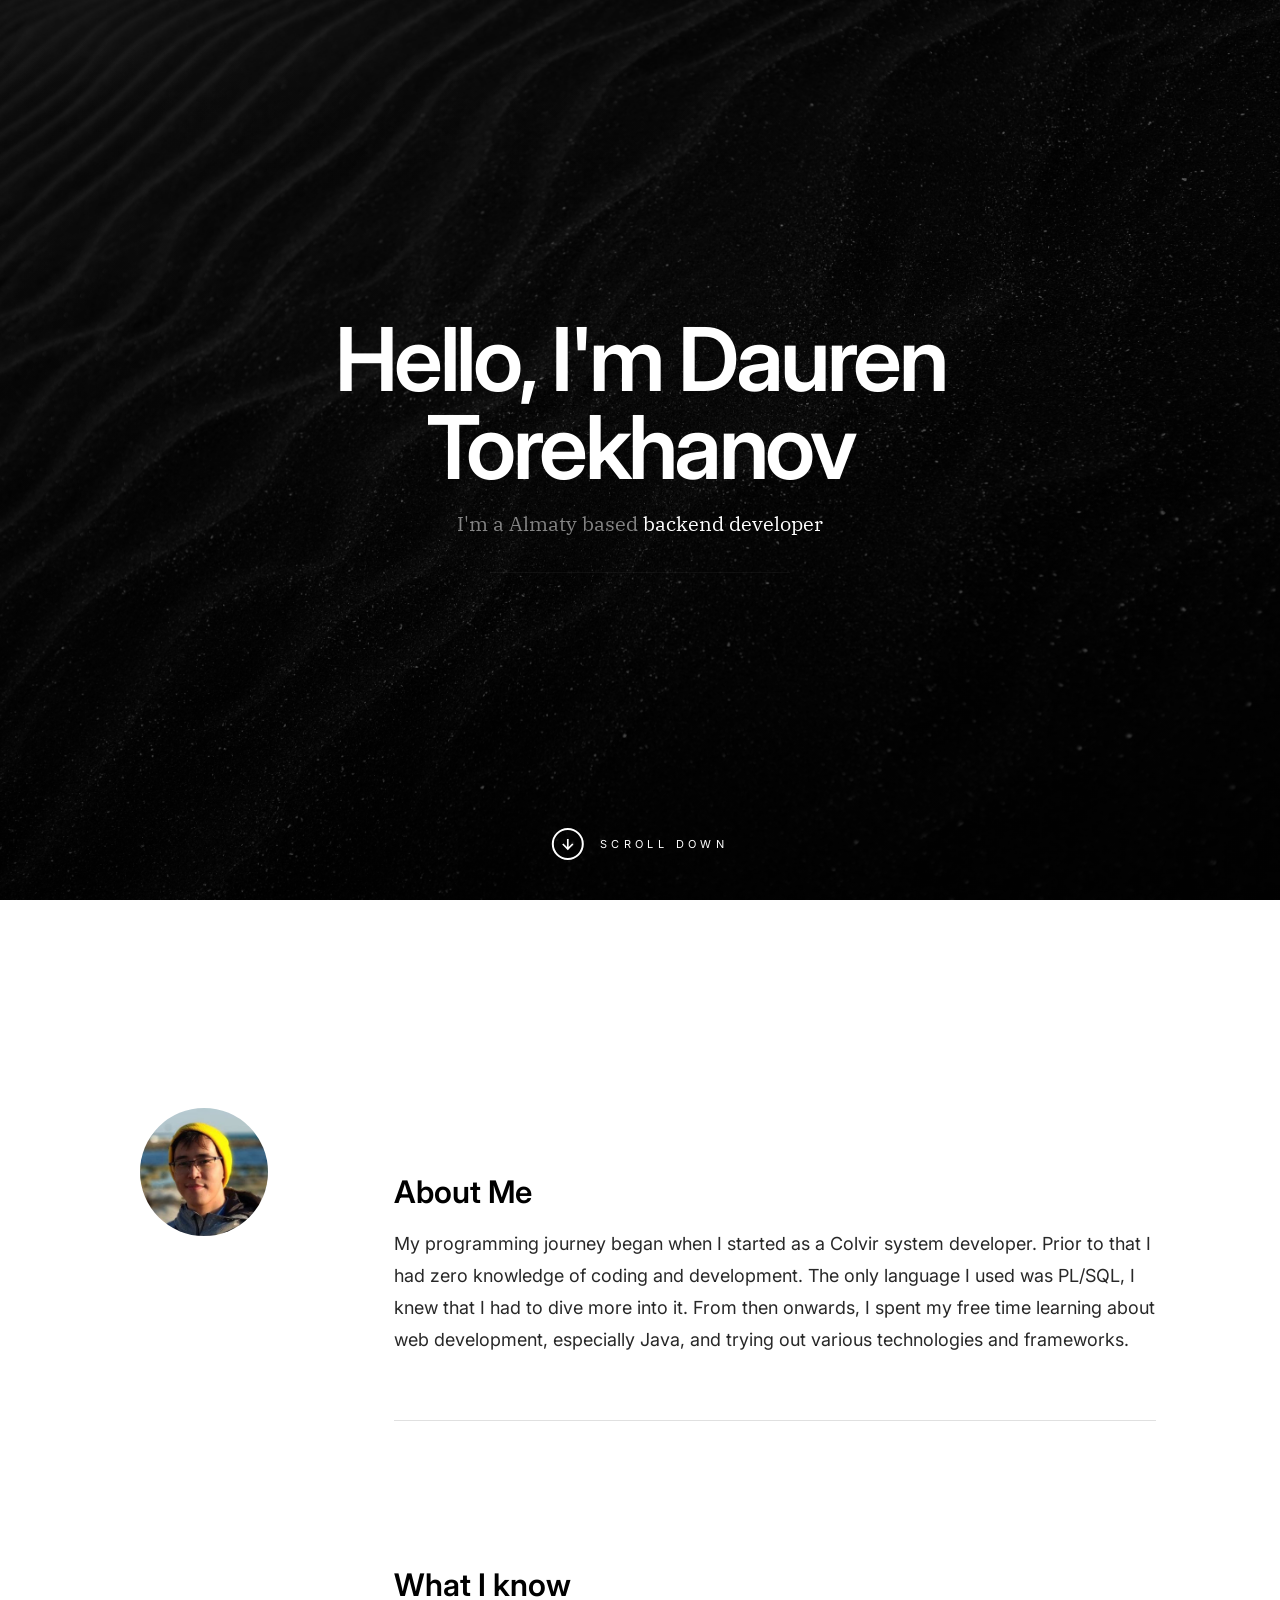
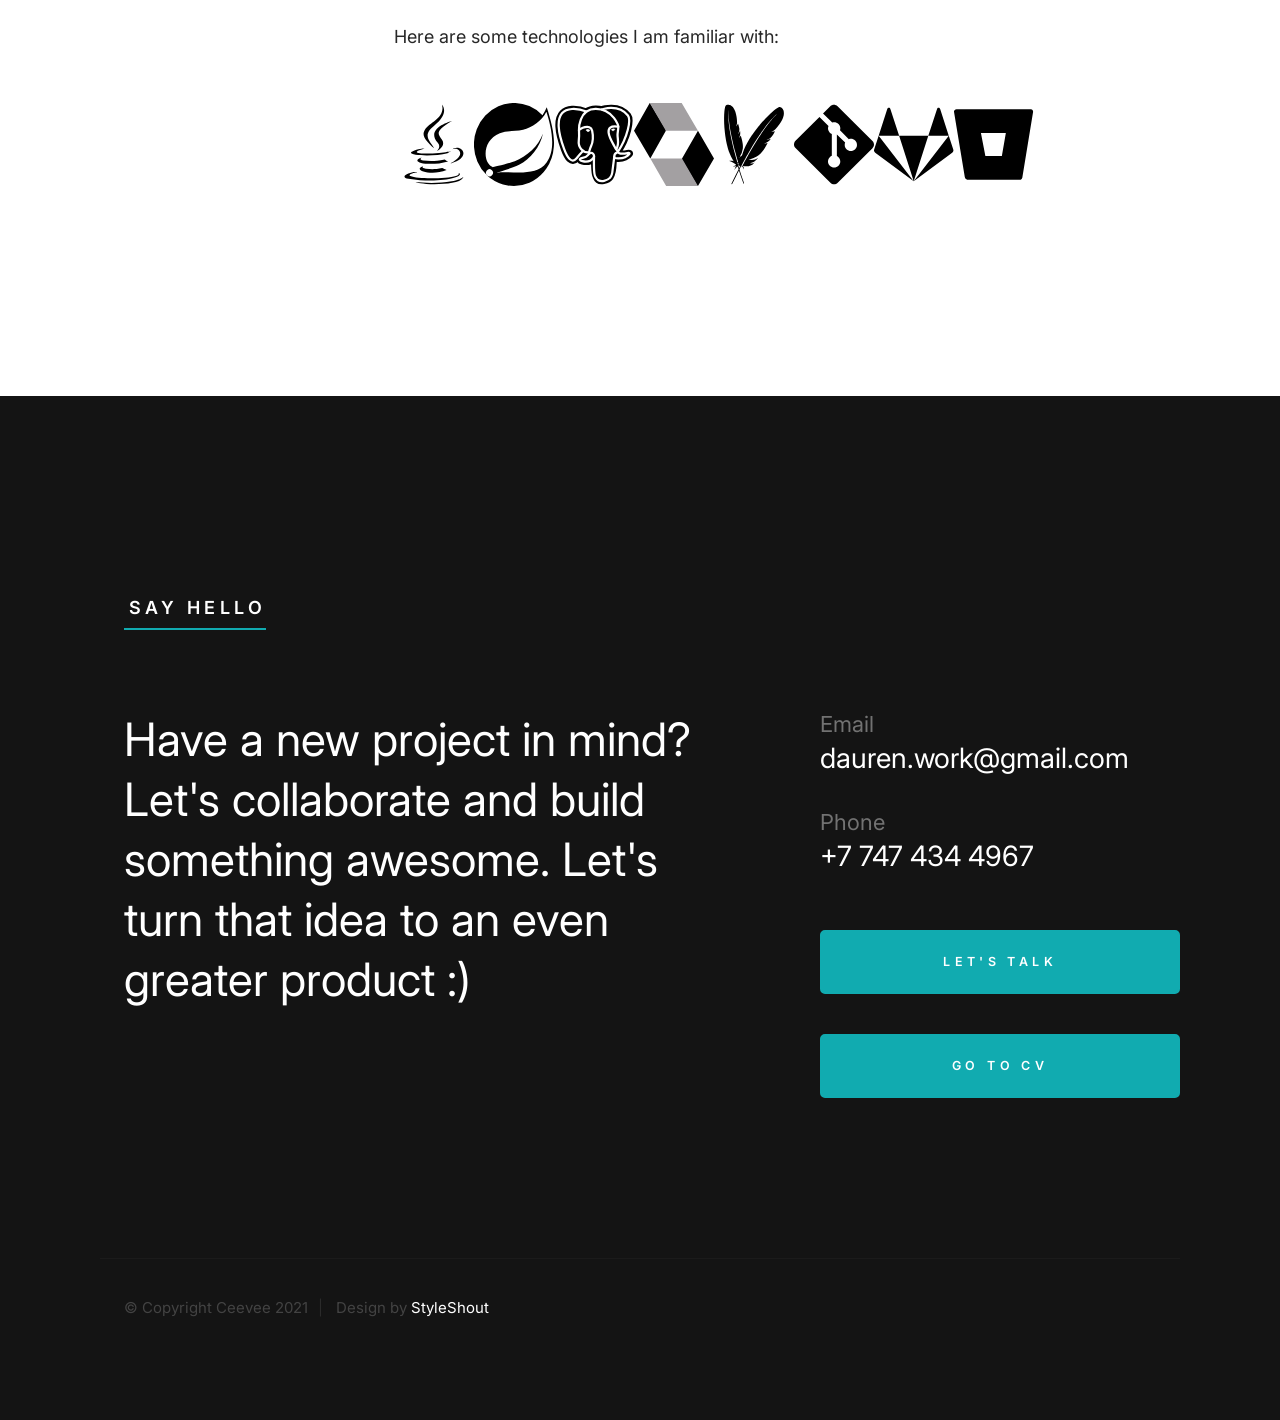
==== index.html @ 9fdd46f9 "Рефакторинг" ====
<!DOCTYPE html>
<html class="no-js" lang="en">
<head>

    <!--- basic page needs
    ================================================== -->
    <meta charset="utf-8">
    <title>Dauren Torekhanov</title>
    <meta name="description" content="">
    <meta name="author" content="">

    <!-- mobile specific metas
    ================================================== -->
    <meta name="viewport" content="width=device-width, initial-scale=1">

    <!-- CSS
    ================================================== -->
    <link rel="stylesheet" href="css/styles.css">
    <link rel="stylesheet" href="css/vendor.css">

    <!-- script
    ================================================== -->
    <script defer src="js/vendor/fontawesome/all.min.js"></script>

    <!-- favicons
    ================================================== -->
    <link rel="apple-touch-icon" sizes="180x180" href="apple-touch-icon.png">
    <link rel="icon" type="image/png" sizes="32x32" href="favicon-32x32.png">
    <link rel="icon" type="image/png" sizes="16x16" href="favicon-16x16.png">
    <link rel="manifest" href="site.webmanifest">

</head>

<body id="top" class="ss-preload">


<!-- preloader
================================================== -->
<div id="preloader">
    <div id="loader"></div>
</div>


<!-- hero
================================================== -->
<section id="hero" class="s-hero target-section">

    <div class="s-hero__bg rellax" data-rellax-speed="-7"></div>

    <div class="row s-hero__content">
        <div class="column">

            <div class="s-hero__content-about">

                <h1>Hello, I'm Dauren Torekhanov</h1>

                <h3>
                    I'm a Almaty based <span>backend developer</span>
                </h3>

                <div class="s-hero__content-social">
                    <a href="https://www.instagram.com/daur.torekhanov/"><i class="fab fa-instagram"
                                                                            aria-hidden="true"></i></a>
                    <a href="https://vk.com/td0607"><i class="fab fa-vk" aria-hidden="true"></i></a>
                </div>

            </div> <!-- end s-hero__content-about -->

        </div>
    </div> <!-- s-hero__content -->

    <div class="s-hero__scroll">
        <a href="#about" class="s-hero__scroll-link smoothscroll">
                <span class="scroll-arrow">
                    <svg xmlns="http://www.w3.org/2000/svg" width="24" height="24" viewBox="0 0 24 24"
                         style="fill:rgba(0, 0, 0, 1);transform:;-ms-filter:"><path
                            d="M18.707 12.707L17.293 11.293 13 15.586 13 6 11 6 11 15.586 6.707 11.293 5.293 12.707 12 19.414z"></path></svg>
                </span>
            <span class="scroll-text">Scroll Down</span>
        </a>
    </div> <!-- s-hero__scroll -->

</section> <!-- end s-hero -->


<!-- about
================================================== -->
<section id="about" class="s-resume target-section">

    <div class="row">
        <div class="column large-3 tab-12">
            <img class="s-about__pic" src="images/avatars/user-1.jpg" alt="">
        </div>
        <div class="column large-9 tab-12 s-about__content">
            <h3>About Me</h3>
            <p>
                My programming journey began when I started as a Colvir system developer.
                Prior to that I had zero knowledge of coding and development. The only language I used was PL/SQL,
                I knew that I had to dive more into it.
                From then onwards, I spent my free time learning about web development, especially Java, and trying out
                various technologies and frameworks.
            </p>

            <hr>

            <div class="row s-about__content-bottom">
                <div class="column w-1000-stack">
                    <h3>What I know</h3>
                    <p>Here are some technologies I am familiar with:</p>

                    <div class="logo-container">
                        <img src="images/icons/java.svg" width="80" height="80" alt="java" >
                        <img src="images/icons/springio-icon.svg" width="80" height="80" alt="spring">
                        <img src="images/icons/postgresql-icon.svg" width="80" height="80" alt="database">
                        <img src="images/icons/hibernate.svg" width="80" height="80" alt="hibernate">
                        <img src="images/icons/apachemaven.svg" width="80" height="80" alt="maven">
                        <img src="images/icons/git.svg" width="80" height="80" alt="git">
                        <img src="images/icons/gitlab.svg" width="80" height="80" alt="gitlab">
                        <img src="images/icons/bitbucket.svg" width="80" height="80" alt="bitbucket">

                    </div>
                </div>
            </div>
        </div>
    </div> <!-- end row -->

</section> <!-- end s-about -->


<section id="contact" class="s-contact target-section">

    <div class="row s-contact__header">
        <div class="column large-12">
            <h3 class="section-header-allcaps">Say Hello</h3>
        </div>
    </div>

    <div class="row s-contact__content">

        <div class="column large-7 medium-12">

            <h4 class="huge-text">
                Have a new project in mind? Let's collaborate and build something awesome.
                Let's turn that idea to an even greater product :)
            </h4>

        </div>

        <div class="column large-4 medium-12">
            <div class="row contact-infos">
                <div>
                    <div class="contact-block">
                        <h5 class="contact-block__header">
                            Email
                        </h5>
                        <p class="contact-block__content">
                            <a class="mailtoui" href="mailto:dauren.work@gmail.com">dauren.work@gmail.com</a>
                        </p>
                    </div> <!-- end contact-block -->
                </div>
                <div>
                    <div class="contact-block">
                        <h5 class="contact-block__header">
                            Phone
                        </h5>
                        <p class="contact-block__content">
                            <a href="tel:+77474344967">+7 747 434 4967</a>
                        </p>
                    </div> <!-- end contact-block -->
                </div>
                <div>
                    <a href="mailto:dauren.work@gmail.com" class="mailtoui btn btn--primary h-full-width">Let's Talk</a>
                    <a class="btn btn--primary h-full-width" href="https://almaty.hh.kz/resume/43127283ff0388ab830039ed1f785464416b6b">Go to CV</a>
                </div>
            </div> <!-- end contact-infos -->

        </div>
    </div> <!-- s-contact__content -->

</section> <!-- end s-contact -->


<!-- footer
================================================== -->
<footer class="s-footer">
    <div class="row">
        <div class="column large-7 medium-6 w-1000-stack ss-copyright">
            <span>© Copyright Ceevee 2021</span>
            <span>Design by <a href="https://www.styleshout.com/">StyleShout</a></span>
        </div>
    </div>

    <div class="ss-go-top">
        <a class="smoothscroll" title="Back to Top" href="#top">
            <svg xmlns="http://www.w3.org/2000/svg" viewBox="0 0 24 24">
                <path d="M6 4h12v2H6zm5 10v6h2v-6h5l-6-6-6 6z"/>
            </svg>
        </a>
    </div> <!-- end ss-go-top -->
</footer>


<!-- Java Script
================================================== -->
<script src="js/plugins.js"></script>
<script src="js/main.js"></script>

</body>

</html>
---- css/styles.css ----
/* =================================================================== 
 * Ceevee Main Stylesheet
 * Template Ver. 2.0.0
 * 01-03-2021
 * ------------------------------------------------------------------
 *
 * TOC:
 * # settings and variables
 *      ## fonts
 *      ## colors
 *      ## vertical spacing and typescale
 *      ## grid variables
 * # normalize
 * # basic/base setup styles
 *      ## media
 *      ## typography resets
 *      ## links
 *      ## inputs
 * # Grid v3.0.0
 *      ## medium screen devices
 *      ## tablets
 *      ## mobile devices
 *      ## small mobile devices <= 400px
 * # block grids
 *      ## block grids - medium screen devices
 *      ## block grids - tablets
 *      ## block grids - mobile devices
 *      ## block grids - small mobile devices <= 400px
 * # MISC 
 * # custom grid, block grid STACK breakpoints
 * # base style overrides 
 *      ## links
 * # typography & general theme styles
 *      ## Lists
 *      ## responsive video container
 *      ## floated image
 *      ## tables
 *      ## spacing
 * # preloader
 *      ## page loaded
 * # forms 
 *      ## Style Placeholder Text
 * # buttons 
 * # additional components
 *      ## skillbars
 *      ## alert box
 *      ## pagination 
 * # common and reusable styles
 *      ## animation stuff 
 *      ## MailtoUI style overrides
 * # site header
 *      ## header nav
 *      ## mobile menu toggle 
 * # hero
 *      ## hero content
 *      ## hero social
 *      ## hero scrolldown
 *      ## animate intro content
 * # resume 
 *      ## resume block
 * # portfolio
 *      ## portfolio list
 *      ## modal popup
 * # CTA
 * # testimonials
 *      ## swiper style overrides
 *      ## testimonial slider 
 * # contact
 *      ## contact block
 * # footer
 *      ## footer social
 *      ## copyright
 *      ## go top
 *
 * ------------------------------------------------------------------ */


/* ===================================================================
 * # settings and variables
 *
 * ------------------------------------------------------------------- */

/* ------------------------------------------------------------------- 
 * ## fonts
 * ------------------------------------------------------------------- */
@import url("https://fonts.googleapis.com/css2?family=IBM+Plex+Serif:ital,wght@0,300;0,400;0,500;0,600;0,700;1,200;1,300;1,400;1,500;1,600&family=Inter:wght@300;400;500;600;700&display=swap");
:root {
    --font-1: "Inter", sans-serif;
    --font-2: "IBM Plex Serif", serif;
    /* monospace
     */
    --font-mono: Consolas, "Andale Mono", Courier, "Courier New", monospace;
}

/* ------------------------------------------------------------------- 
 * ## colors
 * ------------------------------------------------------------------- */
:root {
    /* color-1(#11ABB0)
     * color-2(#F06000)
     */
    --color-1: hsla(182, 82%, 38%, 1);
    --color-2: hsla(24, 100%, 47%, 1);

    /* theme color variations
     */
    --color-1-lighter: hsla(182, 82%, 58%, 1);
    --color-1-light  : hsla(182, 82%, 48%, 1);
    --color-1-dark   : hsla(182, 82%, 28%, 1);
    --color-1-darker : hsla(182, 82%, 18%, 1);
    --color-2-lighter: hsla(24, 100%, 67%, 1);
    --color-2-light  : hsla(24, 100%, 57%, 1);
    --color-2-dark   : hsla(24, 100%, 37%, 1);
    --color-2-darker : hsla(24, 100%, 27%, 1);

    /* feedback colors
     * color-error(#ffd1d2), color-success(#c8e675), 
     * color-info(#d7ecfb), color-notice(#fff099)
     */
    --color-error          : hsla(359, 100%, 91%, 1);
    --color-success        : hsla(76, 69%, 68%, 1);
    --color-info           : hsla(205, 82%, 91%, 1);
    --color-notice         : hsla(51, 100%, 80%, 1);
    --color-error-content  : hsla(359, 50%, 50%, 1);
    --color-success-content: hsla(76, 29%, 28%, 1);
    --color-info-content   : hsla(205, 32%, 31%, 1);
    --color-notice-content : hsla(51, 30%, 30%, 1);

    /* shades 
     * generated using 
     * Tint & Shade Generator 
     * (https://maketintsandshades.com/)
     */
    --color-black  : #000000;
    --color-gray-19: #0a0a0a;
    --color-gray-18: #141414;
    --color-gray-17: #1e1e1e;
    --color-gray-16: #282828;
    --color-gray-15: #323333;
    --color-gray-14: #3b3d3d;
    --color-gray-13: #454747;
    --color-gray-12: #4f5151;
    --color-gray-11: #595b5b;
    --color-gray-10: #636565;
    --color-gray-9 : #737474;
    --color-gray-8 : #828484;
    --color-gray-7 : #929393;
    --color-gray-6 : #a1a3a3;
    --color-gray-5 : #b1b2b2;
    --color-gray-4 : #c1c1c1;
    --color-gray-3 : #d0d1d1;
    --color-gray-2 : #e0e0e0;
    --color-gray-1 : #eff0f0;
    --color-white  : #ffffff;

    /* text
     */
    --color-text       : var(--color-gray-16);
    --color-text-dark  : var(--color-black);
    --color-text-light : var(--color-gray-7);
    --color-placeholder: var(--color-gray-7);

    /* buttons
     */
    --color-btn                   : var(--color-gray-3);
    --color-btn-text              : var(--color-black);
    --color-btn-hover             : var(--color-black);
    --color-btn-hover-text        : var(--color-white);
    --color-btn-primary           : var(--color-1);
    --color-btn-primary-text      : var(--color-white);
    --color-btn-primary-hover     : var(--color-2);
    --color-btn-primary-hover-text: var(--color-white);
    --color-btn-stroke            : var(--color-black);
    --color-btn-stroke-text       : var(--color-black);
    --color-btn-stroke-hover      : var(--color-black);
    --color-btn-stroke-hover-text : var(--color-white);

    /* others
     */
    --color-bg     : var(--color-gray-18);
    --color-border : var(--color-gray-2);
    --border-radius: 5px;
}

/* ------------------------------------------------------------------- 
 * ## vertical spacing and typescale
 * ------------------------------------------------------------------- */
:root {

    /* spacing
     * base font size: 18px 
     * vertical space unit : 32px
     */
    --base-size: 62.5%;
    --base-font-size: 1.8rem;
    --space: 3.2rem;

    /* vertical spacing 
     */
    --vspace-0_125: calc(0.125 * var(--space));
    --vspace-0_25 : calc(0.25 * var(--space));
    --vspace-0_5  : calc(0.5 * var(--space));
    --vspace-0_75 : calc(0.75 * var(--space));
    --vspace-0_875: calc(0.875 * var(--space));
    --vspace-1    : calc(var(--space));
    --vspace-1_25 : calc(1.25 * var(--space));
    --vspace-1_5  : calc(1.5 * var(--space));
    --vspace-1_75 : calc(1.75 * var(--space));
    --vspace-2    : calc(2 * var(--space));
    --vspace-2_5  : calc(2.5 * var(--space));
    --vspace-3    : calc(3 * var(--space));
    --vspace-3_5  : calc(3.5 * var(--space));
    --vspace-4    : calc(4 * var(--space));
    --vspace-4_5  : calc(4.5 * var(--space));
    --vspace-5    : calc(5 * var(--space));

    /* type scale
     * ratio 1:2 | base: 18px
     * -------------------------------------------------------
     *
     * --text-display-3 = (77.40px)
     * --text-display-2 = (64.50px)
     * --text-display-1 = (53.75px)
     * --text-xxxl      = (44.79px)
     * --text-xxl       = (37.32px)
     * --text-xl        = (31.10px)
     * --text-lg        = (25.92px)
     * --text-md        = (21.60px)
     * --text-size      = (18.00px) BASE
     * --text-sm        = (15.00px)
     * --text-xs        = (12.50px)
     *
     * -------------------------------------------------------
     */
    --text-scale-ratio: 1.2;
    --text-size       : var(--base-font-size);
    --text-xs         : calc((var(--text-size) / var(--text-scale-ratio)) / var(--text-scale-ratio));
    --text-sm         : calc(var(--text-xs) * var(--text-scale-ratio));
    --text-md         : calc(var(--text-sm) * var(--text-scale-ratio) * var(--text-scale-ratio));
    --text-lg         : calc(var(--text-md) * var(--text-scale-ratio));
    --text-xl         : calc(var(--text-lg) * var(--text-scale-ratio));
    --text-xxl        : calc(var(--text-xl) * var(--text-scale-ratio));
    --text-xxxl       : calc(var(--text-xxl) * var(--text-scale-ratio));
    --text-display-1  : calc(var(--text-xxxl) * var(--text-scale-ratio));
    --text-display-2  : calc(var(--text-display-1) * var(--text-scale-ratio));
    --text-display-3  : calc(var(--text-display-2) * var(--text-scale-ratio));

    /* default button height
     */
    --vspace-btn: var(--vspace-2);
}

/* on mobile devices below 600px
 */
@media screen and (max-width: 600px) {
    :root {
        --base-font-size: 1.6rem;
        --space: 2.8rem;
    }
}

/* ------------------------------------------------------------------- 
 * ## grid variables
 * ------------------------------------------------------------------- */
:root {

    /* widths for rows and containers
     */
    --width-full    : 100%;
    --width-max     : 1080px;
    --width-wide    : 1400px;
    --width-wider   : 1600px;
    --width-widest  : 1800px;
    --width-narrow  : 800px;
    --width-narrower: 600px;
    --width-grid-max: var(--width-max);

    /* gutters
     */
    --gutter-lg : 2.4rem;
    --gutter-md : 2rem;
    --gutter-mob: 1rem;
}


/* ==========================================================================
 * # normalize
 * normalize.css v8.0.1 | MIT License |
 * github.com/necolas/normalize.css
 *
 * -------------------------------------------------------------------------- */

/* ------------------------------------------------------------------- 
 * ## document
 * ------------------------------------------------------------------- */

/* 1. Correct the line height in all browsers.
 * 2. Prevent adjustments of font size after orientation changes in iOS.*/

html {
    line-height: 1.15;
    /* 1 */
    -webkit-text-size-adjust: 100%;
    /* 2 */
}

/* ------------------------------------------------------------------- 
 * ## sections
 * ------------------------------------------------------------------- */

/* Remove the margin in all browsers. */

body {
    margin: 0;
}

/* Render the `main` element consistently in IE. */

main {
    display: block;
}

/* Correct the font size and margin on `h1` elements within `section` and
 * `article` contexts in Chrome, Firefox, and Safari. */

h1 {
    font-size: 2em;
    margin: 0.67em 0;
}

/* ------------------------------------------------------------------- 
 * ## grouping
 * ------------------------------------------------------------------- */

/* 1. Add the correct box sizing in Firefox.
 * 2. Show the overflow in Edge and IE. */

hr {
    -webkit-box-sizing: content-box;
    box-sizing: content-box;
    /* 1 */
    height: 0;
    /* 1 */
    overflow: visible;
    /* 2 */
}

/* 1. Correct the inheritance and scaling of font size in all browsers.
 * 2. Correct the odd `em` font sizing in all browsers. */

pre {
    font-family: monospace, monospace;
    /* 1 */
    font-size: 1em;
    /* 2 */
}

/* ------------------------------------------------------------------- 
 * ## text-level semantics
 * ------------------------------------------------------------------- */

/* Remove the gray background on active links in IE 10. */

a {
    background-color: transparent;
}

/* 1. Remove the bottom border in Chrome 57-
 * 2. Add the correct text decoration in Chrome, Edge, IE, Opera, and Safari. */

abbr[title] {
    border-bottom: none;
    /* 1 */
    text-decoration: underline;
    /* 2 */
    -webkit-text-decoration: underline dotted;
    text-decoration: underline dotted;
    /* 2 */
}

/* Add the correct font weight in Chrome, Edge, and Safari. */

b, strong {
    font-weight: bolder;
}

/* 1. Correct the inheritance and scaling of font size in all browsers.
 * 2. Correct the odd `em` font sizing in all browsers. */

code, kbd, samp {
    font-family: monospace, monospace;
    /* 1 */
    font-size: 1em;
    /* 2 */
}

/* Add the correct font size in all browsers. */

small {
    font-size: 80%;
}

/* Prevent `sub` and `sup` elements from affecting the line height in
 * all browsers. */

sub, sup {
    font-size: 75%;
    line-height: 0;
    position: relative;
    vertical-align: baseline;
}

sub {
    bottom: -0.25em;
}

sup {
    top: -0.5em;
}

/* ------------------------------------------------------------------- 
 * ## embedded content
 * ------------------------------------------------------------------- */

/* Remove the border on images inside links in IE 10. */

img {
    border-style: none;
}

/* ------------------------------------------------------------------- 
 * ## forms
 * ------------------------------------------------------------------- */

/* 1. Change the font styles in all browsers.
 * 2. Remove the margin in Firefox and Safari. */

button, input, optgroup, select, textarea {
    font-family: inherit;
    /* 1 */
    font-size: 100%;
    /* 1 */
    line-height: 1.15;
    /* 1 */
    margin: 0;
    /* 2 */
}

/* Show the overflow in IE.
 * 1. Show the overflow in Edge. */

button, input {
    /* 1 */
    overflow: visible;
}

/* Remove the inheritance of text transform in Edge, Firefox, and IE.
 * 1. Remove the inheritance of text transform in Firefox. */

button, select {
    /* 1 */
    text-transform: none;
}

/* Correct the inability to style clickable types in iOS and Safari. */

button, [type="button"], [type="reset"], [type="submit"] {
    -webkit-appearance: button;
}

/* Remove the inner border and padding in Firefox. */

button::-moz-focus-inner, [type="button"]::-moz-focus-inner, [type="reset"]::-moz-focus-inner, [type="submit"]::-moz-focus-inner {
    border-style: none;
    padding: 0;
}

/* Restore the focus styles unset by the previous rule. */

button:-moz-focusring, [type="button"]:-moz-focusring, [type="reset"]:-moz-focusring, [type="submit"]:-moz-focusring {
    outline: 1px dotted ButtonText;
}

/* Correct the padding in Firefox. */

fieldset {
    padding: 0.35em 0.75em 0.625em;
}

/* 1. Correct the text wrapping in Edge and IE.
 * 2. Correct the color inheritance from `fieldset` elements in IE.
 * 3. Remove the padding so developers are not caught out when they zero out
 *    `fieldset` elements in all browsers. */

legend {
    -webkit-box-sizing: border-box;
    box-sizing: border-box;
    /* 1 */
    color: inherit;
    /* 2 */
    display: table;
    /* 1 */
    max-width: 100%;
    /* 1 */
    padding: 0;
    /* 3 */
    white-space: normal;
    /* 1 */
}

/* Add the correct vertical alignment in Chrome, Firefox, and Opera. */

progress {
    vertical-align: baseline;
}

/* Remove the default vertical scrollbar in IE 10+. */

textarea {
    overflow: auto;
}

/* 1. Add the correct box sizing in IE 10.
 * 2. Remove the padding in IE 10. */

[type="checkbox"], [type="radio"] {
    -webkit-box-sizing: border-box;
    box-sizing: border-box;
    /* 1 */
    padding: 0;
    /* 2 */
}

/* Correct the cursor style of increment and decrement buttons in Chrome. */

[type="number"]::-webkit-inner-spin-button, [type="number"]::-webkit-outer-spin-button {
    height: auto;
}

/* 1. Correct the odd appearance in Chrome and Safari.
 * 2. Correct the outline style in Safari. */

[type="search"] {
    -webkit-appearance: textfield;
    /* 1 */
    outline-offset: -2px;
    /* 2 */
}

/* Remove the inner padding in Chrome and Safari on macOS. */

[type="search"]::-webkit-search-decoration {
    -webkit-appearance: none;
}

/* 1. Correct the inability to style clickable types in iOS and Safari.
 * 2. Change font properties to `inherit` in Safari. */

::-webkit-file-upload-button {
    -webkit-appearance: button;
    /* 1 */
    font: inherit;
    /* 2 */
}

/* ------------------------------------------------------------------- 
 * ## interactive
 * ------------------------------------------------------------------- */

/* Add the correct display in Edge, IE 10+, and Firefox. */

details {
    display: block;
}

/* Add the correct display in all browsers. */

summary {
    display: list-item;
}

/* ------------------------------------------------------------------- 
 * ## misc
 * ------------------------------------------------------------------- */

/* Add the correct display in IE 10+. */

template {
    display: none;
}

/* Add the correct display in IE 10. */

[hidden] {
    display: none;
}


/* ===================================================================
 * # basic/base setup styles
 *
 * ------------------------------------------------------------------- */
html {
    font-size: 62.5%;
    -webkit-box-sizing: border-box;
    box-sizing: border-box;
}

*, *::before, *::after {
    -webkit-box-sizing: inherit;
    box-sizing: inherit;
}

body {
    font-weight: normal;
    line-height: 1;
    word-wrap: break-word;
    -moz-font-smoothing: grayscale;
    -moz-osx-font-smoothing: grayscale;
    -webkit-font-smoothing: antialiased;
    -webkit-overflow-scrolling: touch;
    -webkit-text-size-adjust: none;
}

/* ------------------------------------------------------------------- 
 * ## media
 * ------------------------------------------------------------------- */
svg, img, video embed, iframe, object {
    max-width: 100%;
    height: auto;
}

/* ------------------------------------------------------------------- 
 * ## typography resets
 * ------------------------------------------------------------------- */
div, dl, dt, dd, ul, ol, li, h1, h2, h3, h4, h5, h6, pre, form, p, blockquote, th, td {
    margin: 0;
    padding: 0;
}

p {
    font-size: inherit;
    text-rendering: optimizeLegibility;
}

em, i {
    font-style: italic;
    line-height: inherit;
}

strong, b {
    font-weight: bold;
    line-height: inherit;
}

small {
    font-size: 60%;
    line-height: inherit;
}

ol, ul {
    list-style: none;
}

li {
    display: block;
}

/* ------------------------------------------------------------------- 
 * ## links
 * ------------------------------------------------------------------- */
a {
    text-decoration: none;
    line-height: inherit;
}

a img {
    border: none;
}

/* ------------------------------------------------------------------- 
 * ## inputs
 * ------------------------------------------------------------------- */
fieldset {
    margin: 0;
    padding: 0;
}

input[type="email"], 
input[type="number"], 
input[type="search"], 
input[type="text"], 
input[type="tel"], 
input[type="url"], 
input[type="password"], textarea {
    -webkit-appearance: none;
    -moz-appearance: none;
    appearance: none;
}


/* ===================================================================
 * # Grid v3.0.0
 *
 *   -----------------------------------------------------------------
 * - Grid breakpoints are based on MAXIMUM WIDTH media queries, 
 *   meaning they apply to that one breakpoint and ALL THOSE BELOW IT.
 * - Grid columns without a specified width will automatically layout 
 *   as equal width columns.
 * ------------------------------------------------------------------- */

/* rows
 * ------------------------------------- */
.row {
    width: 92%;
    max-width: var(--width-grid-max);
    margin: 0 auto;
    display: -ms-flexbox;
    display: -webkit-box;
    display: flex;
    -ms-flex-flow: row wrap;
    -webkit-box-orient: horizontal;
    -webkit-box-direction: normal;
    flex-flow: row wrap;
}

.row .row {
    width: auto;
    max-width: none;
    margin-left: calc(var(--gutter-lg) * -1);
    margin-right: calc(var(--gutter-lg) * -1);
}

/* columns
 * -------------------------------------- */
.column {
    -ms-flex: 1 1 0%;
    -webkit-box-flex: 1;
    flex: 1 1 0%;
    padding: 0 var(--gutter-lg);
}

.collapse>.column, .column.collapse {
    padding: 0;
}

/* flex row containers utility classes
 */
.row.row-wrap {
    -ms-flex-wrap: wrap;
    flex-wrap: wrap;
}

.row.row-nowrap {
    -ms-flex-wrap: none;
    flex-wrap: nowrap;
}

.row.row-y-top {
    -ms-flex-align: start;
    -webkit-box-align: start;
    align-items: flex-start;
}

.row.row-y-bottom {
    -ms-flex-align: end;
    -webkit-box-align: end;
    align-items: flex-end;
}

.row.row-y-center {
    -ms-flex-align: center;
    -webkit-box-align: center;
    align-items: center;
}

.row.row-stretch {
    -ms-flex-align: stretch;
    -webkit-box-align: stretch;
    align-items: stretch;
}

.row.row-baseline {
    -ms-flex-align: baseline;
    -webkit-box-align: baseline;
    align-items: baseline;
}

.row.row-x-left {
    -ms-flex-pack: start;
    -webkit-box-pack: start;
    justify-content: flex-start;
}

.row.row-x-right {
    -ms-flex-pack: end;
    -webkit-box-pack: end;
    justify-content: flex-end;
}

.row.row-x-center {
    -ms-flex-pack: center;
    -webkit-box-pack: center;
    justify-content: center;
}

/* flex item utility alignment classes
 */
.align-center {
    margin: auto;
    -webkit-align-self: center;
    -ms-flex-item-align: center;
    -ms-grid-row-align: center;
    align-self: center;
}

.align-left {
    margin-right: auto;
    -webkit-align-self: center;
    -ms-flex-item-align: center;
    -ms-grid-row-align: center;
    align-self: center;
}

.align-right {
    margin-left: auto;
    -webkit-align-self: center;
    -ms-flex-item-align: center;
    -ms-grid-row-align: center;
    align-self: center;
}

.align-x-center {
    margin-right: auto;
    margin-left: auto;
}

.align-x-left {
    margin-right: auto;
}

.align-x-right {
    margin-left: auto;
}

.align-y-center {
    -webkit-align-self: center;
    -ms-flex-item-align: center;
    -ms-grid-row-align: center;
    align-self: center;
}

.align-y-top {
    -webkit-align-self: flex-start;
    -ms-flex-item-align: start;
    align-self: flex-start;
}

.align-y-bottom {
    -webkit-align-self: flex-end;
    -ms-flex-item-align: end;
    align-self: flex-end;
}

/* large screen column widths 
 */
.large-1 {
    -ms-flex: 0 0 8.33333%;
    -webkit-box-flex: 0;
    flex: 0 0 8.33333%;
    max-width: 8.33333%;
}

.large-2 {
    -ms-flex: 0 0 16.66667%;
    -webkit-box-flex: 0;
    flex: 0 0 16.66667%;
    max-width: 16.66667%;
}

.large-3 {
    -ms-flex: 0 0 25%;
    -webkit-box-flex: 0;
    flex: 0 0 25%;
    max-width: 25%;
}

.large-4 {
    -ms-flex: 0 0 33.33333%;
    -webkit-box-flex: 0;
    flex: 0 0 33.33333%;
    max-width: 33.33333%;
}

.large-5 {
    -ms-flex: 0 0 41.66667%;
    -webkit-box-flex: 0;
    flex: 0 0 41.66667%;
    max-width: 41.66667%;
}

.large-6 {
    -ms-flex: 0 0 50%;
    -webkit-box-flex: 0;
    flex: 0 0 50%;
    max-width: 50%;
}

.large-7 {
    -ms-flex: 0 0 58.33333%;
    -webkit-box-flex: 0;
    flex: 0 0 58.33333%;
    max-width: 58.33333%;
}

.large-8 {
    -ms-flex: 0 0 66.66667%;
    -webkit-box-flex: 0;
    flex: 0 0 66.66667%;
    max-width: 66.66667%;
}

.large-9 {
    -ms-flex: 0 0 75%;
    -webkit-box-flex: 0;
    flex: 0 0 75%;
    max-width: 75%;
}

.large-10 {
    -ms-flex: 0 0 83.33333%;
    -webkit-box-flex: 0;
    flex: 0 0 83.33333%;
    max-width: 83.33333%;
}

.large-11 {
    -ms-flex: 0 0 91.66667%;
    -webkit-box-flex: 0;
    flex: 0 0 91.66667%;
    max-width: 91.66667%;
}

.large-12 {
    -ms-flex: 0 0 100%;
    -webkit-box-flex: 0;
    flex: 0 0 100%;
    max-width: 100%;
}

/* ------------------------------------------------------------------- 
 * ## medium screen devices
 * ------------------------------------------------------------------- */
@media screen and (max-width: 1200px) {
    .row .row {
        margin-left: calc(var(--gutter-md) * -1);
        margin-right: calc(var(--gutter-md) * -1);
    }
    .column {
        padding: 0 var(--gutter-md);
    }
    .medium-1 {
        -ms-flex: 0 0 8.33333%;
        -webkit-box-flex: 0;
        flex: 0 0 8.33333%;
        max-width: 8.33333%;
    }
    .medium-2 {
        -ms-flex: 0 0 16.66667%;
        -webkit-box-flex: 0;
        flex: 0 0 16.66667%;
        max-width: 16.66667%;
    }
    .medium-3 {
        -ms-flex: 0 0 25%;
        -webkit-box-flex: 0;
        flex: 0 0 25%;
        max-width: 25%;
    }
    .medium-4 {
        -ms-flex: 0 0 33.33333%;
        -webkit-box-flex: 0;
        flex: 0 0 33.33333%;
        max-width: 33.33333%;
    }
    .medium-5 {
        -ms-flex: 0 0 41.66667%;
        -webkit-box-flex: 0;
        flex: 0 0 41.66667%;
        max-width: 41.66667%;
    }
    .medium-6 {
        -ms-flex: 0 0 50%;
        -webkit-box-flex: 0;
        flex: 0 0 50%;
        max-width: 50%;
    }
    .medium-7 {
        -ms-flex: 0 0 58.33333%;
        -webkit-box-flex: 0;
        flex: 0 0 58.33333%;
        max-width: 58.33333%;
    }
    .medium-8 {
        -ms-flex: 0 0 66.66667%;
        -webkit-box-flex: 0;
        flex: 0 0 66.66667%;
        max-width: 66.66667%;
    }
    .medium-9 {
        -ms-flex: 0 0 75%;
        -webkit-box-flex: 0;
        flex: 0 0 75%;
        max-width: 75%;
    }
    .medium-10 {
        -ms-flex: 0 0 83.33333%;
        -webkit-box-flex: 0;
        flex: 0 0 83.33333%;
        max-width: 83.33333%;
    }
    .medium-11 {
        -ms-flex: 0 0 91.66667%;
        -webkit-box-flex: 0;
        flex: 0 0 91.66667%;
        max-width: 91.66667%;
    }
    .medium-12 {
        -ms-flex: 0 0 100%;
        -webkit-box-flex: 0;
        flex: 0 0 100%;
        max-width: 100%;
    }
}

/* ------------------------------------------------------------------- 
 * ## tablets
 * ------------------------------------------------------------------- */
@media screen and (max-width: 800px) {
    .row {
        width: 90%;
    }
    .tab-1 {
        -ms-flex: 0 0 8.33333%;
        -webkit-box-flex: 0;
        flex: 0 0 8.33333%;
        max-width: 8.33333%;
    }
    .tab-2 {
        -ms-flex: 0 0 16.66667%;
        -webkit-box-flex: 0;
        flex: 0 0 16.66667%;
        max-width: 16.66667%;
    }
    .tab-3 {
        -ms-flex: 0 0 25%;
        -webkit-box-flex: 0;
        flex: 0 0 25%;
        max-width: 25%;
    }
    .tab-4 {
        -ms-flex: 0 0 33.33333%;
        -webkit-box-flex: 0;
        flex: 0 0 33.33333%;
        max-width: 33.33333%;
    }
    .tab-5 {
        -ms-flex: 0 0 41.66667%;
        -webkit-box-flex: 0;
        flex: 0 0 41.66667%;
        max-width: 41.66667%;
    }
    .tab-6 {
        -ms-flex: 0 0 50%;
        -webkit-box-flex: 0;
        flex: 0 0 50%;
        max-width: 50%;
    }
    .tab-7 {
        -ms-flex: 0 0 58.33333%;
        -webkit-box-flex: 0;
        flex: 0 0 58.33333%;
        max-width: 58.33333%;
    }
    .tab-8 {
        -ms-flex: 0 0 66.66667%;
        -webkit-box-flex: 0;
        flex: 0 0 66.66667%;
        max-width: 66.66667%;
    }
    .tab-9 {
        -ms-flex: 0 0 75%;
        -webkit-box-flex: 0;
        flex: 0 0 75%;
        max-width: 75%;
    }
    .tab-10 {
        -ms-flex: 0 0 83.33333%;
        -webkit-box-flex: 0;
        flex: 0 0 83.33333%;
        max-width: 83.33333%;
    }
    .tab-11 {
        -ms-flex: 0 0 91.66667%;
        -webkit-box-flex: 0;
        flex: 0 0 91.66667%;
        max-width: 91.66667%;
    }
    .tab-12 {
        -ms-flex: 0 0 100%;
        -webkit-box-flex: 0;
        flex: 0 0 100%;
        max-width: 100%;
    }
    .hide-on-tablet {
        display: none;
    }
}

/* ------------------------------------------------------------------- 
 * ## mobile devices
 * ------------------------------------------------------------------- */
@media screen and (max-width: 600px) {
    .row {
        width: 100%;
        padding-left: 6vw;
        padding-right: 6vw;
    }
    .row .row {
        margin-left: calc(var(--gutter-mob) * -1);
        margin-right: calc(var(--gutter-mob) * -1);
        padding-left: 0;
        padding-right: 0;
    }
    .column {
        padding: 0 var(--gutter-mob);
    }
    .mob-1 {
        -ms-flex: 0 0 8.33333%;
        -webkit-box-flex: 0;
        flex: 0 0 8.33333%;
        max-width: 8.33333%;
    }
    .mob-2 {
        -ms-flex: 0 0 16.66667%;
        -webkit-box-flex: 0;
        flex: 0 0 16.66667%;
        max-width: 16.66667%;
    }
    .mob-3 {
        -ms-flex: 0 0 25%;
        -webkit-box-flex: 0;
        flex: 0 0 25%;
        max-width: 25%;
    }
    .mob-4 {
        -ms-flex: 0 0 33.33333%;
        -webkit-box-flex: 0;
        flex: 0 0 33.33333%;
        max-width: 33.33333%;
    }
    .mob-5 {
        -ms-flex: 0 0 41.66667%;
        -webkit-box-flex: 0;
        flex: 0 0 41.66667%;
        max-width: 41.66667%;
    }
    .mob-6 {
        -ms-flex: 0 0 50%;
        -webkit-box-flex: 0;
        flex: 0 0 50%;
        max-width: 50%;
    }
    .mob-7 {
        -ms-flex: 0 0 58.33333%;
        -webkit-box-flex: 0;
        flex: 0 0 58.33333%;
        max-width: 58.33333%;
    }
    .mob-8 {
        -ms-flex: 0 0 66.66667%;
        -webkit-box-flex: 0;
        flex: 0 0 66.66667%;
        max-width: 66.66667%;
    }
    .mob-9 {
        -ms-flex: 0 0 75%;
        -webkit-box-flex: 0;
        flex: 0 0 75%;
        max-width: 75%;
    }
    .mob-10 {
        -ms-flex: 0 0 83.33333%;
        -webkit-box-flex: 0;
        flex: 0 0 83.33333%;
        max-width: 83.33333%;
    }
    .mob-11 {
        -ms-flex: 0 0 91.66667%;
        -webkit-box-flex: 0;
        flex: 0 0 91.66667%;
        max-width: 91.66667%;
    }
    .mob-12 {
        -ms-flex: 0 0 100%;
        -webkit-box-flex: 0;
        flex: 0 0 100%;
        max-width: 100%;
    }
    .hide-on-mobile {
        display: none;
    }
}

/* ------------------------------------------------------------------- 
 * ## small mobile devices <= 400px
 * ------------------------------------------------------------------- */
@media screen and (max-width: 400px) {
    .row .row {
        margin-left: 0;
        margin-right: 0;
    }
    .column {
        -ms-flex: 0 0 100%;
        -webkit-box-flex: 0;
        flex: 0 0 100%;
        max-width: 100%;
        margin-left: 0;
        margin-right: 0;
        padding: 0;
    }
    .hide-on-mobile-small {
        display: none;
    }
}


/* ===================================================================
 * # block grids
 *
 * -------------------------------------------------------------------
 * Equally-sized columns define at parent/row level.
 * ------------------------------------------------------------------- */
.block-large-1-8>.column {
    -ms-flex: 0 0 12.5%;
    -webkit-box-flex: 0;
    flex: 0 0 12.5%;
    max-width: 12.5%;
}

.block-large-1-6>.column {
    -ms-flex: 0 0 16.66667%;
    -webkit-box-flex: 0;
    flex: 0 0 16.66667%;
    max-width: 16.66667%;
}

.block-large-1-5>.column {
    -ms-flex: 0 0 20%;
    -webkit-box-flex: 0;
    flex: 0 0 20%;
    max-width: 20%;
}

.block-large-1-4>.column {
    -ms-flex: 0 0 25%;
    -webkit-box-flex: 0;
    flex: 0 0 25%;
    max-width: 25%;
}

.block-large-1-3>.column {
    -ms-flex: 0 0 33.33333%;
    -webkit-box-flex: 0;
    flex: 0 0 33.33333%;
    max-width: 33.33333%;
}

.block-large-1-2>.column {
    -ms-flex: 0 0 50%;
    -webkit-box-flex: 0;
    flex: 0 0 50%;
    max-width: 50%;
}

.block-large-full>.column {
    -ms-flex: 0 0 100%;
    -webkit-box-flex: 0;
    flex: 0 0 100%;
    max-width: 100%;
}

/* ------------------------------------------------------------------- 
 * ## block grids - medium screen devices
 * ------------------------------------------------------------------- */
@media screen and (max-width: 1200px) {
    .block-medium-1-8>.column {
        -ms-flex: 0 0 12.5%;
        -webkit-box-flex: 0;
        flex: 0 0 12.5%;
        max-width: 12.5%;
    }
    .block-medium-1-6>.column {
        -ms-flex: 0 0 16.66667%;
        -webkit-box-flex: 0;
        flex: 0 0 16.66667%;
        max-width: 16.66667%;
    }
    .block-medium-1-5>.column {
        -ms-flex: 0 0 20%;
        -webkit-box-flex: 0;
        flex: 0 0 20%;
        max-width: 20%;
    }
    .block-medium-1-4>.column {
        -ms-flex: 0 0 25%;
        -webkit-box-flex: 0;
        flex: 0 0 25%;
        max-width: 25%;
    }
    .block-medium-1-3>.column {
        -ms-flex: 0 0 33.33333%;
        -webkit-box-flex: 0;
        flex: 0 0 33.33333%;
        max-width: 33.33333%;
    }
    .block-medium-1-2>.column {
        -ms-flex: 0 0 50%;
        -webkit-box-flex: 0;
        flex: 0 0 50%;
        max-width: 50%;
    }
    .block-medium-full>.column {
        -ms-flex: 0 0 100%;
        -webkit-box-flex: 0;
        flex: 0 0 100%;
        max-width: 100%;
    }
}

/* ------------------------------------------------------------------- 
 * ## block grids - tablets
 * ------------------------------------------------------------------- */
@media screen and (max-width: 800px) {
    .block-tab-1-8>.column {
        -ms-flex: 0 0 12.5%;
        -webkit-box-flex: 0;
        flex: 0 0 12.5%;
        max-width: 12.5%;
    }
    .block-tab-1-6>.column {
        -ms-flex: 0 0 16.66667%;
        -webkit-box-flex: 0;
        flex: 0 0 16.66667%;
        max-width: 16.66667%;
    }
    .block-tab-1-5>.column {
        -ms-flex: 0 0 20%;
        -webkit-box-flex: 0;
        flex: 0 0 20%;
        max-width: 20%;
    }
    .block-tab-1-4>.column {
        -ms-flex: 0 0 25%;
        -webkit-box-flex: 0;
        flex: 0 0 25%;
        max-width: 25%;
    }
    .block-tab-1-3>.column {
        -ms-flex: 0 0 33.33333%;
        -webkit-box-flex: 0;
        flex: 0 0 33.33333%;
        max-width: 33.33333%;
    }
    .block-tab-1-2>.column {
        -ms-flex: 0 0 50%;
        -webkit-box-flex: 0;
        flex: 0 0 50%;
        max-width: 50%;
    }
    .block-tab-full>.column {
        -ms-flex: 0 0 100%;
        -webkit-box-flex: 0;
        flex: 0 0 100%;
        max-width: 100%;
    }
}

/* ------------------------------------------------------------------- 
 * ## block grids - mobile devices
 * ------------------------------------------------------------------- */
@media screen and (max-width: 600px) {
    .block-mob-1-8>.column {
        -ms-flex: 0 0 12.5%;
        -webkit-box-flex: 0;
        flex: 0 0 12.5%;
        max-width: 12.5%;
    }
    .block-mob-1-6>.column {
        -ms-flex: 0 0 16.66667%;
        -webkit-box-flex: 0;
        flex: 0 0 16.66667%;
        max-width: 16.66667%;
    }
    .block-mob-1-5>.column {
        -ms-flex: 0 0 20%;
        -webkit-box-flex: 0;
        flex: 0 0 20%;
        max-width: 20%;
    }
    .block-mob-1-4>.column {
        -ms-flex: 0 0 25%;
        -webkit-box-flex: 0;
        flex: 0 0 25%;
        max-width: 25%;
    }
    .block-mob-1-3>.column {
        -ms-flex: 0 0 33.33333%;
        -webkit-box-flex: 0;
        flex: 0 0 33.33333%;
        max-width: 33.33333%;
    }
    .block-mob-1-2>.column {
        -ms-flex: 0 0 50%;
        -webkit-box-flex: 0;
        flex: 0 0 50%;
        max-width: 50%;
    }
    .block-mob-full>.column {
        -ms-flex: 0 0 100%;
        -webkit-box-flex: 0;
        flex: 0 0 100%;
        max-width: 100%;
    }
}

/* ------------------------------------------------------------------- 
 * ## block grids - small mobile devices <= 400px
 * ------------------------------------------------------------------- */
@media screen and (max-width: 400px) {
    .stack>.column {
        -ms-flex: 0 0 100%;
        -webkit-box-flex: 0;
        flex: 0 0 100%;
        max-width: 100%;
        margin-left: 0;
        margin-right: 0;
        padding: 0;
    }
}


/* ===================================================================
 * # MISC 
 *
 * ------------------------------------------------------------------- */
.h-group:after {
    content: "";
    display: table;
    clear: both;
}

/* misc helper classes
 */
.is-hidden {
    display: none;
}

.is-invisible {
    visibility: hidden;
}

.h-screen-reader-text {
    clip: rect(1px, 1px, 1px, 1px);
    -webkit-clip-path: inset(50%);
    clip-path: inset(50%);
    height: 1px;
    width: 1px;
    margin: -1px;
    overflow: hidden;
    padding: 0;
    border: 0;
    position: absolute;
}

.h-antialiased {
    -webkit-font-smoothing: antialiased;
    -moz-osx-font-smoothing: grayscale;
}

.h-overflow-hidden {
    overflow: hidden;
}

.h-remove-top {
    margin-top: 0;
}

.h-remove-bottom {
    margin-bottom: 0;
}

.h-add-half-bottom {
    margin-bottom: var(--vspace-0_5) !important;
}

.h-add-bottom {
    margin-bottom: var(--vspace-1) !important;
}

.h-no-border {
    border: none;
}

.h-full-width {
    width: 100%;
}

.h-text-center {
    text-align: center;
}

.h-text-left {
    text-align: left;
}

.h-text-right {
    text-align: right;
}

.h-pull-left {
    float: left;
}

.h-pull-right {
    float: right;
}


/* ===================================================================
 * # custom grid, block grid STACK breakpoints
 *
 * ------------------------------------------------------------------- */
@media screen and (max-width: 1000px) {
    .w-1000-stack, .block-1000-stack>.column {
        -ms-flex: 0 0 100%;
        -webkit-box-flex: 0;
        flex: 0 0 100%;
        max-width: 100%;
    }
}

@media screen and (max-width: 700px) {
    .w-700-stack, .block-700-stack>.column {
        -ms-flex: 0 0 100%;
        -webkit-box-flex: 0;
        flex: 0 0 100%;
        max-width: 100%;
    }
}

@media screen and (max-width: 500px) {
    .w-500-stack, .block-500-stack>.column {
        -ms-flex: 0 0 100%;
        -webkit-box-flex: 0;
        flex: 0 0 100%;
        max-width: 100%;
    }
}

/* ===================================================================
 * # base style overrides 
 *
 * ------------------------------------------------------------------- */
html {
    font-size: var(--base-size);
}

html, body {
    height: 100%;
}

body {
    background: var(--color-bg);
    font-family: var(--font-1);
    font-size: var(--text-size);
    font-style: normal;
    font-weight: normal;
    line-height: var(--vspace-1);
    color: var(--color-text);
    margin: 0;
    padding: 0;
}

/* ------------------------------------------------------------------- 
 * ## links
 * ------------------------------------------------------------------- */
a {
    color: var(--color-1);
    -webkit-transition: all 0.3s ease-in-out;
    transition: all 0.3s ease-in-out;
}

a:hover, a:focus, a:active {
    color: var(--color-2);
}

a:hover, a:active {
    outline: 0;
}


/* ===================================================================
 * # typography & general theme styles
 * 
 * ------------------------------------------------------------------- */

/* type scale - ratio 1:2 | base: 18px
 * -------------------------------------------------------------------
 * --text-display-3 = (77.40px)
 * --text-display-2 = (64.50px)
 * --text-display-1 = (53.75px)
 * --text-xxxl      = (44.79px)
 * --text-xxl       = (37.32px)
 * --text-xl        = (31.10px)
 * --text-lg        = (25.92px)
 * --text-md        = (21.60px)
 * --text-size      = (18.00px) BASE
 * --text-sm        = (15.00px)
 * --text-xs        = (12.50px)
 * -------------------------------------------------------------------- */
h1, h2, h3, h4, h5, h6, 
.h1, .h2, .h3, .h4, .h5, .h6 {
    font-family: var(--font-1);
    font-weight: 600;
    font-style: normal;
    color: var(--color-text-dark);
    -webkit-font-variant-ligatures: common-ligatures;
    font-variant-ligatures: common-ligatures;
    text-rendering: optimizeLegibility;
}

h1, .h1 {
    margin-top: var(--vspace-3);
    margin-bottom: var(--vspace-0_75);
}

h2, .h2, h3, .h3, h4, .h4 {
    margin-top: var(--vspace-2_5);
    margin-bottom: var(--vspace-0_5);
}

h5, .h5, h6, .h6 {
    margin-top: var(--vspace-1_5);
    margin-bottom: var(--vspace-0_5);
}

h1, .h1 {
    font-size: var(--text-display-1);
    line-height: calc(var(--vspace-1_75) + var(--vspace-0_125));
    letter-spacing: -.015em;
}

@media screen and (max-width: 600px) {
    h1, .h1 {
        font-size: var(--text-xxxl);
        line-height: var(--vspace-1_75);
    }
}

h2, .h2 {
    font-size: var(--text-xxl);
    line-height: calc(var(--vspace-1_25) + var(--vspace-0_125));
    letter-spacing: -.01em;
}

h3, .h3 {
    font-size: var(--text-xl);
    line-height: var(--vspace-1_25);
}

h4, .h4 {
    font-size: var(--text-lg);
    line-height: var(--vspace-1);
}

h5, .h5 {
    font-size: var(--text-md);
    line-height: calc(0.875 * var(--space));
}

h6, .h6 {
    font-size: var(--text-sm);
    font-weight: 700;
    line-height: var(--vspace-0_75);
    text-transform: uppercase;
    letter-spacing: .2em;
}

.lead, .attention-getter {
    font-weight: 300;
    font-size: var(--text-md);
    line-height: calc(1.125 * var(--space));
    color: var(--color-text-dark);
}

@media screen and (max-width: 400px) {
    .lead, .attention-getter {
        font-size: calc(var(--text-size) * 1.0556);
    }
}

figure img, p img {
    margin: 0;
    vertical-align: bottom;
}

em, i, strong, b {
    font-size: inherit;
    line-height: inherit;
}

em, i {
    font-family: var(--font-1);
    font-style: italic;
}

strong, b {
    font-family: var(--font-1);
    font-weight: 600;
    color: var(--color-text-dark);
}

small {
    font-size: var(--text-sm);
    font-weight: 500;
    line-height: var(--vspace-0_5);
}

blockquote {
    margin: 0 0 var(--vspace-1) 0;
    padding: var(--vspace-1) var(--vspace-1_5);
    border-left: 4px solid black;
    position: relative;
}

@media screen and (max-width: 400px) {
    blockquote {
        padding: var(--vspace-0_75) var(--vspace-0_75);
    }
}

blockquote p {
    font-family: var(--font-2);
    font-size: var(--text-lg);
    font-weight: 400;
    font-style: normal;
    line-height: var(--vspace-1_25);
    color: var(--color-text-dark);
    padding: 0;
}

blockquote cite {
    display: block;
    font-family: var(--font-1);
    font-weight: 400;
    font-size: var(--text-sm);
    line-height: var(--vspace-0_75);
    font-style: normal;
}

blockquote cite:before {
    content: "\2014 \0020";
}

blockquote cite, blockquote cite a, blockquote cite a:visited {
    color: var(--color-text-light);
    border: none;
}

figure {
    display: block;
    margin-left: 0;
    margin-right: 0;
}

figure img+figcaption {
    margin-top: var(--vspace-1);
}

figcaption {
    font-size: var(--text-sm);
    text-align: center;
    margin-bottom: 0;
}

var, kbd, samp, code, pre {
    font-family: var(--font-mono);
}

pre {
    padding: var(--vspace-0_75) var(--vspace-1) var(--vspace-1);
    background: var(--color-gray-1);
    overflow-x: auto;
}

code {
    font-size: var(--text-sm);
    line-height: 1.6rem;
    margin: 0 .2rem;
    padding: calc(((var(--vspace-1) - 1.6rem) / 2) - .1rem) calc(.8rem - .1rem);
    white-space: nowrap;
    background: var(--color-gray-1);
    border: 1px solid var(--color-gray-3);
    color: var(--color-text);
    border-radius: 3px;
}

pre>code {
    display: block;
    white-space: pre;
    line-height: var(--vspace-1);
    padding: 0;
    margin: 0;
    border: none;
}

del {
    text-decoration: line-through;
}

abbr {
    font-family: var(--font-1);
    font-weight: 400;
    font-variant: small-caps;
    text-transform: lowercase;
    letter-spacing: .1em;
}

abbr[title], dfn[title] {
    border-bottom: 1px dotted;
    cursor: help;
    text-decoration: none;
}

mark {
    background: var(--color-notice);
    color: var(--color-black);
}

hr {
    border: solid var(--color-border);
    border-width: .1rem 0 0;
    clear: both;
    margin: var(--vspace-2) 0 calc(var(--vspace-2) - .1rem);
    height: 0;
}

hr.fancy {
    border: none;
    margin: var(--vspace-2) 0;
    height: var(--vspace-1);
    text-align: center;
}

hr.fancy::before {
    content: "*****";
    letter-spacing: .3em;
}

/* ------------------------------------------------------------------- 
 * ## Lists
 * ------------------------------------------------------------------- */
ol {
    list-style: decimal;
}

ul {
    list-style: disc;
}

li {
    display: list-item;
}

ol, ul {
    margin-left: 1.6rem;
}

ul li {
    padding-left: .4rem;
}

ul ul, ul ol, ol ol, ol ul {
    margin: 1.6rem 0 1.6rem 1.6rem;
}

ul.disc li {
    display: list-item;
    list-style: none;
    padding: 0 0 0 .8rem;
    position: relative;
}

ul.disc li::before {
    content: "";
    display: inline-block;
    width: var(--vspace-0_25);
    height: var(--vspace-0_25);
    border-radius: 50%;
    background: var(--color-1-dark);
    position: absolute;
    left: -.9em;
    top: .65em;
    vertical-align: middle;
}

dt {
    margin: 0;
    color: var(--color-1);
}

dd {
    margin: 0 0 0 2rem;
}

/* ------------------------------------------------------------------- 
 * ## responsive video container
 * ------------------------------------------------------------------- */
.video-container {
    position: relative;
    padding-bottom: 56.25%;
    height: 0;
    overflow: hidden;
}

.video-container iframe, 
.video-container object, 
.video-container embed, 
.video-container video {
    position: absolute;
    top: 0;
    left: 0;
    width: 100%;
    height: 100%;
}

/* ------------------------------------------------------------------- 
 * ## floated image 
 * ------------------------------------------------------------------- */
img.h-pull-right {
    margin: var(--vspace-0_5) 0 var(--vspace-0_5) 2.8rem;
}

img.h-pull-left {
    margin: var(--vspace-0_5) 2.8rem var(--vspace-0_5) 0;
}

/* ------------------------------------------------------------------- 
 * ## tables
 * ------------------------------------------------------------------- */
table {
    border-width: 0;
    width: 100%;
    max-width: 100%;
    font-family: var(--font-1);
    border-collapse: collapse;
}

th, td {
    padding: var(--vspace-0_5) 3.2rem calc(var(--vspace-0_5) - .1rem);
    text-align: left;
    border-bottom: 1px solid var(--color-border);
}

th {
    padding: var(--vspace-0_5) 3.2rem;
    color: var(--color-text-dark);
    font-family: var(--font-1);
    font-weight: 600;
}

th:first-child, td:first-child {
    padding-left: 0;
}

th:last-child, td:last-child {
    padding-right: 0;
}

.table-responsive {
    overflow-x: auto;
    -webkit-overflow-scrolling: touch;
}

/* ------------------------------------------------------------------- 
 * ## spacing
 * ------------------------------------------------------------------- */
fieldset, 
button, 
.btn {
    margin-bottom: var(--vspace-0_5);
}

input, 
textarea, 
select, 
pre, 
blockquote, 
figure, 
figcaption, 
table, 
p, 
ul, 
ol, 
dl, 
form, 
img, 
.video-container, 
.ss-custom-select {
    margin-bottom: var(--vspace-1);
}


/* =================================================================== 
 * # preloader
 *
 * ------------------------------------------------------------------- */
#preloader {
    position: fixed;
    top: 0;
    left: 0;
    right: 0;
    bottom: 0;
    display: -ms-flexbox;
    display: -webkit-box;
    display: flex;
    -ms-flex-flow: row wrap;
    -webkit-box-orient: horizontal;
    -webkit-box-direction: normal;
    flex-flow: row wrap;
    -ms-flex-pack: center;
    -webkit-box-pack: center;
    justify-content: center;
    -ms-flex-line-pack: center;
    align-content: center;
    background: #050505;
    z-index: 500;
    height: 100vh;
    width: 100%;
    opacity: 1;
}

.no-js #preloader, .oldie #preloader {
    display: none;
}

#loader {
    width: var(--vspace-1_5);
    height: var(--vspace-1_5);
    padding: 0;
    opacity: 1;
}

#loader:before {
    content: "";
    border-top: 4px solid rgba(255, 255, 255, 0.1);
    border-right: 4px solid rgba(255, 255, 255, 0.1);
    border-bottom: 4px solid rgba(255, 255, 255, 0.1);
    border-left: 4px solid white;
    -webkit-animation: load 1.1s infinite linear;
    animation: load 1.1s infinite linear;
    display: block;
    border-radius: 50%;
    width: var(--vspace-1_5);
    height: var(--vspace-1_5);
}

@-webkit-keyframes load {
    0% {
        -webkit-transform: rotate(0deg);
        transform: rotate(0deg);
    }
    100% {
        -webkit-transform: rotate(360deg);
        transform: rotate(360deg);
    }
}

@keyframes load {
    0% {
        -webkit-transform: rotate(0deg);
        transform: rotate(0deg);
    }
    100% {
        -webkit-transform: rotate(360deg);
        transform: rotate(360deg);
    }
}

/* ------------------------------------------------------------------- 
 * ## page loaded
 * ------------------------------------------------------------------- */
.ss-loaded #preloader {
    opacity: 0;
    visibility: hidden;
    -webkit-transition: all .6s .9s ease-in-out;
    transition: all .6s .9s ease-in-out;
}

.ss-loaded #preloader #loader {
    opacity: 0;
    -webkit-transition: opacity .6s ease-in-out;
    transition: opacity .6s ease-in-out;
}


/* ===================================================================
 * # forms 
 *
 * ------------------------------------------------------------------- */
fieldset {
    border: none;
}

input[type="email"], 
input[type="number"], 
input[type="search"], 
input[type="text"], 
input[type="tel"], 
input[type="url"], 
input[type="password"], 
textarea, 
select {
    --input-height: var(--vspace-2);
    --input-line-height: var(--vspace-1);
    --input-vpadding: calc((var(--input-height) - var(--input-line-height)) / 2);
    display: block;
    height: var(--input-height);
    padding: var(--input-vpadding) 0 calc(var(--input-vpadding) - .1rem);
    border: 0;
    outline: none;
    color: var(--color-text);
    font-family: var(--font-1);
    font-size: calc(var(--text-size) * 0.7778);
    line-height: var(--input-line-height);
    max-width: 100%;
    background: transparent;
    border-bottom: 1px solid var(--color-gray-8);
    -webkit-transition: all .3s ease-in-out;
    transition: all .3s ease-in-out;
}

.ss-custom-select {
    position: relative;
    padding: 0;
}

.ss-custom-select select {
    -webkit-appearance: none;
    -moz-appearance: none;
    appearance: none;
    text-indent: 0.01px;
    text-overflow: '';
    margin: 0;
    line-height: 3rem;
    vertical-align: middle;
}

.ss-custom-select select option {
    padding-left: 2rem;
    padding-right: 2rem;
}

.ss-custom-select select::-ms-expand {
    display: none;
}

.ss-custom-select::after {
    border-bottom: 2px solid var(--color-black);
    border-right: 2px solid var(--color-black);
    content: '';
    display: block;
    height: 8px;
    width: 8px;
    margin-top: -7px;
    pointer-events: none;
    position: absolute;
    right: 2.4rem;
    top: 50%;
    -webkit-transition: all 0.15s ease-in-out;
    transition: all 0.15s ease-in-out;
    -webkit-transform-origin: 66% 66%;
    transform-origin: 66% 66%;
    -webkit-transform: rotate(45deg);
    transform: rotate(45deg);
}

textarea {
    min-height: 25.6rem;
}

input[type="email"]:focus, 
input[type="number"]:focus, 
input[type="search"]:focus, 
input[type="text"]:focus, 
input[type="tel"]:focus, 
input[type="url"]:focus, 
input[type="password"]:focus, 
textarea:focus, 
select:focus {
    color: var(--color-black);
    border-bottom: 1px solid var(--color-1);
}

label, legend {
    font-family: var(--font-1);
    font-weight: 700;
    font-size: var(--text-sm);
    line-height: var(--vspace-0_5);
    margin-bottom: var(--vspace-0_5);
    color: var(--color-text-dark);
    display: block;
}

input[type="checkbox"], 
input[type="radio"] {
    display: inline;
}

label>.label-text {
    display: inline-block;
    margin-left: 1rem;
    font-family: var(--font-1);
    line-height: inherit;
}

label>input[type="checkbox"], 
label>input[type="radio"] {
    margin: 0;
    position: relative;
    top: .2rem;
}

/* ------------------------------------------------------------------- 
 * ## Style Placeholder Text
 * ------------------------------------------------------------------- */
::-webkit-input-placeholder {
    /* WebKit, Blink, Edge */
    color: var(--color-placeholder);
}

:-ms-input-placeholder {
    /* Internet Explorer 10-11 */
    color: var(--color-placeholder);
}

::-ms-input-placeholder {
    /* Microsoft Edge */
    color: var(--color-placeholder);
}

::placeholder {
    /* Most modern browsers support this now. */
    color: var(--color-placeholder);
}


/* ===================================================================
 * # buttons 
 *
 * ------------------------------------------------------------------- */
.btn, 
button, 
input[type="submit"], 
input[type="reset"], 
input[type="button"] {
    --btn-height: var(--vspace-btn);
    display: inline-block;
    font-family: var(--font-1);
    font-weight: 600;
    font-size: var(--text-xs);
    text-transform: uppercase;
    letter-spacing: .35em;
    height: var(--btn-height);
    line-height: calc(var(--btn-height) - .4rem);
    padding: 0 3.6rem;
    margin: 0 .4rem 1.6rem 0;
    color: var(--color-btn-text);
    text-decoration: none;
    text-align: center;
    white-space: nowrap;
    cursor: pointer;
    -webkit-transition: all .3s;
    transition: all .3s;
    -webkit-font-smoothing: antialiased;
    -moz-osx-font-smoothing: grayscale;
    border-radius: var(--border-radius);
    background-color: var(--color-btn);
    border: 0.2rem solid var(--color-btn);
}

.btn:hover, 
button:hover, 
input[type="submit"]:hover, 
input[type="reset"]:hover, 
input[type="button"]:hover, 
.btn:focus, 
button:focus, 
input[type="submit"]:focus, 
input[type="reset"]:focus, 
input[type="button"]:focus {
    background-color: var(--color-btn-hover);
    border-color: var(--color-btn-hover);
    color: var(--color-btn-hover-text);
    outline: 0;
}

/* button primary
 * ------------------------------------------------- */
.btn.btn--primary, 
button.btn--primary, 
input[type="submit"].btn--primary, 
input[type="reset"].btn--primary, 
input[type="button"].btn--primary {
    background: var(--color-btn-primary);
    border-color: var(--color-btn-primary);
    color: var(--color-btn-primary-text);
}

.btn.btn--primary:hover, 
button.btn--primary:hover, 
input[type="submit"].btn--primary:hover, 
input[type="reset"].btn--primary:hover, 
input[type="button"].btn--primary:hover, 
.btn.btn--primary:focus, 
button.btn--primary:focus, 
input[type="submit"].btn--primary:focus, 
input[type="reset"].btn--primary:focus, 
input[type="button"].btn--primary:focus {
    background: var(--color-btn-primary-hover);
    border-color: var(--color-btn-primary-hover);
    color: var(--color-btn-primary-hover-text);
}

/* button modifiers
 * ------------------------------------------------- */
.btn.h-full-width, button.h-full-width {
    width: 100%;
    margin-right: 0;
}

.btn--small, button.btn--small {
    --btn-height: calc(var(--vspace-btn) - 1.6rem);
}

.btn--medium, button.btn--medium {
    --btn-height: calc(var(--vspace-btn) + .8rem);
}

.btn--large, button.btn--large {
    --btn-height: calc(var(--vspace-btn) + 1.6rem);
}

.btn--stroke, button.btn--stroke {
    background: transparent !important;
    border: 0.2rem solid var(--color-btn-stroke);
    color: var(--color-btn-stroke-text);
}

.btn--stroke:hover, button.btn--stroke:hover {
    background: var(--color-btn-stroke-hover) !important;
    border: 0.2rem solid var(--color-btn-stroke-hover);
    color: var(--color-btn-stroke-hover-text);
}

.btn--pill, button.btn--pill {
    padding-left: 3.2rem !important;
    padding-right: 3.2rem !important;
    border-radius: 1000px !important;
}


/* =================================================================== 
 * # additional components
 *
 * ------------------------------------------------------------------- */

/* ------------------------------------------------------------------- 
 * ## additional typo styles - (_additional-typo.scss)
 * ------------------------------------------------------------------- */
.drop-cap:first-letter {
    float: left;
    font-family: var(--font-1);
    font-weight: 700;
    font-size: calc(3 * var(--space));
    line-height: 1;
    padding: 0 0.125em 0 0;
    text-transform: uppercase;
    background: transparent;
    color: var(--color-text-dark);
}

/* line definition style 
 * ----------------------------------------------- */
.lining dt, .lining dd {
    display: inline;
    margin: 0;
}

.lining dt+dt:before, .lining dd+dt:before {
    content: "\A";
    white-space: pre;
}

.lining dd+dd:before {
    content: ", ";
}

.lining dd+dd:before {
    content: ", ";
}

.lining dd:before {
    content: ": ";
    margin-left: -0.2em;
}

/* dictionary definition style 
 * ----------------------------------------------- */
.dictionary-style dt {
    display: inline;
    counter-reset: definitions;
}

.dictionary-style dt+dt:before {
    content: ", ";
    margin-left: -0.2em;
}

.dictionary-style dd {
    display: block;
    counter-increment: definitions;
}

.dictionary-style dd:before {
    content: counter(definitions, decimal) ". ";
}

/** 
 * Pull Quotes
 * -----------
 * markup:
 *
 * <figure class="pull-quote">
 *		<blockquote>
 *			<p></p>
 *		</blockquote>
 * </figure>
 *
 * --------------------------------------------------------------------- */
.pull-quote {
    position: relative;
    padding: 0;
    margin-top: 0;
    text-align: center;
    background-color: var(--color-gray-1);
}

.pull-quote blockquote {
    border: none;
    margin: 0 auto;
    max-width: 62rem;
    padding-top: var(--vspace-4);
    padding-bottom: var(--vspace-2);
    position: relative;
}

.pull-quote blockquote p {
    font-weight: 400;
    color: var(--color-text-dark);
}

.pull-quote blockquote:before {
    content: "";
    display: block;
    height: var(--vspace-1_25);
    width: var(--vspace-1_25);
    background-repeat: no-repeat;
    background: center center;
    background-size: contain;
    background-image: url(../images/icons/icon-quote.svg);
    -webkit-transform: translate3d(-50%, 0, 0);
    transform: translate3d(-50%, 0, 0);
    position: absolute;
    top: var(--vspace-1_5);
    left: 50%;
}

/** 
 * Stats Tab
 * ---------
 * markup:
 *
 * <ul class="stats-tabs">
 *		<li><a href="#">[value]<em>[name]</em></a></li>
 *	</ul>
 *
 * Extend this object into your markup.
 *
 * --------------------------------------------------------------------- */
.stats-tabs {
    padding: 0;
    margin: var(--vspace-1) 0;
}

.stats-tabs li {
    display: inline-block;
    margin: 0 1.6rem var(--vspace-0_5) 0;
    padding: 0 1.5rem 0 0;
    border-right: 1px solid var(--color-border);
}

.stats-tabs li:last-child {
    margin: 0;
    padding: 0;
    border: none;
}

.stats-tabs li a {
    display: inline-block;
    font-size: var(--text-lg);
    font-family: var(--font-1);
    font-weight: 600;
    line-height: var(--vspace-1_5);
    border: none;
    color: var(--color-black);
}

.stats-tabs li a:hover {
    color: var(--color-1);
}

.stats-tabs li a em {
    display: block;
    margin: 0;
    font-family: var(--font-1);
    font-size: var(--text-sm);
    line-height: var(--vspace-0_5);
    font-weight: normal;
    font-style: normal;
    color: var(--color-text-light);
}

/* ------------------------------------------------------------------- 
 * ## skillbars
 * ------------------------------------------------------------------- */
.skill-bars-fat {
    list-style: none;
    margin: var(--vspace-2) 0 var(--vspace-1);
}

.skill-bars-fat li {
    height: 5.2rem;
    background: transparent;
    margin-bottom: 5.2rem;
    padding: 0;
    position: relative;
}

.skill-bars-fat li strong {
    font-family: var(--font-1);
    font-weight: 600;
    color: var(--color-text-dark);
    text-transform: uppercase;
    letter-spacing: .2em;
    font-size: calc(var(--text-size) * 0.7778);
    line-height: 2rem;
    position: absolute;
    top: -3.2rem;
    left: 0;
}

.skill-bars-fat li .progress {
    background: var(--color-gray-3);
    position: relative;
    height: 100%;
    border-radius: 3px;
    overflow: hidden;
    position: relative;
}

.skill-bars-fat li .progress::before {
    content: "";
    display: block;
    height: 100%;
    background-color: var(--color-gray-18);
}

.skill-bars-fat li .percent5::before {
    width: 5%;
}

.skill-bars-fat li .percent10::before {
    width: 10%;
}

.skill-bars-fat li .percent15::before {
    width: 15%;
}

.skill-bars-fat li .percent20::before {
    width: 20%;
}

.skill-bars-fat li .percent25::before {
    width: 25%;
}

.skill-bars-fat li .percent30::before {
    width: 30%;
}

.skill-bars-fat li .percent35::before {
    width: 35%;
}

.skill-bars-fat li .percent40::before {
    width: 40%;
}

.skill-bars-fat li .percent45::before {
    width: 45%;
}

.skill-bars-fat li .percent50::before {
    width: 50%;
}

.skill-bars-fat li .percent55::before {
    width: 55%;
}

.skill-bars-fat li .percent60::before {
    width: 60%;
}

.skill-bars-fat li .percent65::before {
    width: 65%;
}

.skill-bars-fat li .percent70::before {
    width: 70%;
}

.skill-bars-fat li .percent75::before {
    width: 75%;
}

.skill-bars-fat li .percent80::before {
    width: 80%;
}

.skill-bars-fat li .percent85::before {
    width: 85%;
}

.skill-bars-fat li .percent90::before {
    width: 90%;
}

.skill-bars-fat li .percent95::before {
    width: 95%;
}

.skill-bars-fat li .percent100::before {
    width: 100%;
}

/* ------------------------------------------------------------------- 
 * ## alert box
 * ------------------------------------------------------------------- */
.alert-box {
    padding: var(--vspace-0_75) 4rem var(--vspace-0_75) 3.2rem;
    margin-bottom: var(--vspace-1);
    border-radius: 4px;
    font-family: var(--font-1);
    font-weight: 500;
    font-size: var(--text-sm);
    line-height: var(--vspace-0_75);
    opacity: 1;
    visibility: visible;
    position: relative;
}

.alert-box__close {
    position: absolute;
    display: block;
    right: 1.6rem;
    top: 1.6rem;
    cursor: pointer;
    width: 12px;
    height: 12px;
}

.alert-box__close::before, 
.alert-box__close::after {
    content: '';
    position: absolute;
    display: inline-block;
    width: 2px;
    height: 12px;
    top: 0;
    left: 5px;
}

.alert-box__close::before {
    -webkit-transform: rotate(45deg);
    transform: rotate(45deg);
}

.alert-box__close::after {
    -webkit-transform: rotate(-45deg);
    transform: rotate(-45deg);
}

.alert-box--error {
    background-color: var(--color-error);
    color: var(--color-error-content);
}

.alert-box--error .alert-box__close::before, 
.alert-box--error .alert-box__close::after {
    background-color: var(--color-error-content);
}

.alert-box--success {
    background-color: var(--color-success);
    color: var(--color-success-content);
}

.alert-box--success .alert-box__close::before, 
.alert-box--success .alert-box__close::after {
    background-color: var(--color-success-content);
}

.alert-box--info {
    background-color: var(--color-info);
    color: var(--color-info-content);
}

.alert-box--info .alert-box__close::before, 
.alert-box--info .alert-box__close::after {
    background-color: var(--color-info-content);
}

.alert-box--notice {
    background-color: var(--color-notice);
    color: var(--color-notice-content);
}

.alert-box--notice .alert-box__close::before, 
.alert-box--notice .alert-box__close::after {
    background-color: var(--color-notice-content);
}

.alert-box.hideit {
    opacity: 0;
    visibility: hidden;
    -webkit-transition: all .5s;
    transition: all .5s;
}

/* -------------------------------------------------------------------
 * ## pagination 
 * ------------------------------------------------------------------- */
.pgn {
    --pgn-num-height: calc(var(--vspace-1) + .4rem);
    margin: var(--vspace-1) auto var(--vspace-1);
    text-align: center;
}

.pgn ul {
    display: inline-block;
    list-style: none;
    margin-left: 0;
    position: relative;
    padding: 0 6rem;
}

.pgn ul li {
    display: inline-block;
    margin: 0;
    padding: 0;
}

.pgn__num {
    font-family: var(--font-1);
    font-weight: 600;
    font-size: var(--text-size);
    line-height: var(--vspace-1);
    display: inline-block;
    padding: .2rem 1.2rem;
    height: var(--pgn-num-height);
    margin: .2rem .2rem;
    color: var(--color-text-dark);
    border-radius: 4px;
    -webkit-transition: all, .3s, ease-in-out;
    transition: all, .3s, ease-in-out;
}

.pgn__num:hover {
    background: var(--color-gray-18);
    color: var(--color-white);
}

.pgn .current, .pgn .current:hover {
    background-color: var(--color-gray-18);
    color: var(--color-white);
}

.pgn .inactive, .pgn .inactive:hover {
    opacity: 0.4;
    cursor: default;
}

.pgn__prev, .pgn__next {
    display: -ms-inline-flexbox;
    display: -webkit-inline-box;
    display: inline-flex;
    -ms-flex-flow: row wrap;
    -webkit-box-orient: horizontal;
    -webkit-box-direction: normal;
    flex-flow: row wrap;
    -ms-flex-pack: center;
    -webkit-box-pack: center;
    justify-content: center;
    -ms-flex-align: center;
    -webkit-box-align: center;
    align-items: center;
    height: var(--pgn-num-height);
    width: 4.8rem;
    line-height: var(--vspace-1);
    border-radius: 4px;
    padding: 0;
    margin: 0;
    opacity: 1;
    font: 0/0 a;
    text-shadow: none;
    color: transparent;
    -webkit-transition: all, .3s, ease-in-out;
    transition: all, .3s, ease-in-out;
    position: absolute;
    top: 50%;
    -webkit-transform: translate3d(0, -50%, 0);
    transform: translate3d(0, -50%, 0);
}

.pgn__prev:hover, .pgn__next:hover {
    background-color: var(--color-gray-18);
}

.pgn__prev svg, .pgn__next svg {
    height: 2.4rem;
    width: 2.4rem;
    -webkit-transition: all, .3s, ease-in-out;
    transition: all, .3s, ease-in-out;
}

.pgn__prev svg path, .pgn__next svg path {
    fill: var(--color-text-dark);
}

.pgn__prev:hover svg path, 
.pgn__prev:focus svg path, 
.pgn__next:hover svg path, 
.pgn__next:focus svg path {
    fill: white;
}

.pgn__prev {
    left: 0;
}

.pgn__next {
    right: 0;
}

.pgn__prev.inactive, 
.pgn__next.inactive {
    opacity: 0.4;
    cursor: default;
}

.pgn__prev.inactive:hover, 
.pgn__next.inactive:hover {
    background-color: transparent;
}

/* ------------------------------------------------------------------- 
 * responsive:
 * pagination
 * ------------------------------------------------------------------- */
@media screen and (max-width: 600px) {
    .pgn ul {
        padding: 0 5.2rem;
    }
}


/* ===================================================================
 * # common and reusable styles
 *
 * ------------------------------------------------------------------- */
.wide {
    max-width: var(--width-wide);
}

.narrow {
    max-width: var(--width-narrow);
}

.sticky-block {
    position: -webkit-sticky;
    position: sticky;
    top: 2rem;
}

.section-header-allcaps {
    display: inline-block;
    font-size: var(--text-size);
    line-height: var(--vspace-1_25);
    text-transform: uppercase;
    letter-spacing: .25em;
    padding-left: .25em;
    padding-bottom: .1em;
    margin-top: 0;
    margin-bottom: var(--vspace-1_5);
    position: relative;
}

.section-header-allcaps:after {
    content: "";
    display: block;
    height: 2px;
    width: 100%;
    background-color: var(--color-1);
    position: absolute;
    left: 0;
    bottom: 0;
}

/* ------------------------------------------------------------------- 
 * ## animation stuff 
 * ------------------------------------------------------------------- */
.animate-this {
    opacity: 0;
    visibility: hidden;
}

.no-js .animate-this, 
.no-cssanimations .animate-this {
    opacity: 1;
    visibility: visible;
}

.animated {
    -webkit-animation-duration: 1s;
    animation-duration: 1s;
    -webkit-animation-fill-mode: both;
    animation-fill-mode: both;
    -webkit-animation-name: fadeInUp;
    animation-name: fadeInUp;
    -webkit-animation-timing-function: cubic-bezier(0, 0.55, 0.45, 1);
    animation-timing-function: cubic-bezier(0, 0.55, 0.45, 1);
}

/* fade in up */
@-webkit-keyframes fadeInUp {
    from {
        opacity: 0;
        visibility: hidden;
        -webkit-transform: translate3d(0, 50%, 0);
        transform: translate3d(0, 50%, 0);
    }
    to {
        opacity: 1;
        visibility: visible;
        -webkit-transform: translate3d(0, 0, 0);
        transform: translate3d(0, 0, 0);
    }
}

@keyframes fadeInUp {
    from {
        opacity: 0;
        visibility: hidden;
        -webkit-transform: translate3d(0, 50%, 0);
        transform: translate3d(0, 50%, 0);
    }
    to {
        opacity: 1;
        visibility: visible;
        -webkit-transform: translate3d(0, 0, 0);
        transform: translate3d(0, 0, 0);
    }
}

/* ------------------------------------------------------------------- 
 * ## MailtoUI style overrides
 * ------------------------------------------------------------------- */
.mailtoui-modal {
    --mailtoui-modal-head-bgcolor: var(--color-gray-18);
    --mailtoui-modal-head-title-color: white;
    --mailtoui-modal-body-bgcolor: var(--color-gray-14);
    --mailtoui-button-bgcolor: var(--color-gray-16);
    --mailtoui-button-text-color: white;
    --mailtoui-button-bgcolor-hover: var(--color-2);
    --mailtoui-button-text-color-hover: white;
    --mailtoui-button-text-size: 16px;
    --mailtoui-email-address-bgcolor: var(--color-gray-10);
    --mailtoui-email-address-text-color: black;
    font-family: var(--font-1);
    background-color: #151515;
    color: white;
}

.mailtoui-modal-content {
    background-color: var(--mailtoui-modal-body-bgcolor);
    border-radius: var(--border-radius);
}

.mailtoui-modal-content button {
    font-weight: 400;
    font-size: 16px;
    margin: 0;
    padding: 0;
}

.mailtoui-modal-head {
    background-color: var(--mailtoui-modal-head-bgcolor);
}

.mailtoui-modal-title {
    font-family: var(--font-1);
    font-weight: 400;
    font-size: 16px;
    color: var(--mailtoui-modal-head-title-color);
}

.mailtoui-modal-close {
    font: 0/0 a;
    text-shadow: none;
    color: transparent;
    font-size: 32px;
    font-weight: 300;
    color: rgba(255, 255, 255, 0.5);
}

.mailtoui-modal-close:hover, .mailtoui-modal-close:focus {
    color: white;
    font-weight: 300;
}

.mailtoui-modal-body {
    background-color: var(--mailtoui-modal-body-bgcolor);
}

.mailtoui-button-text {
    font-size: var(--mailtoui-button-text-size);
    text-transform: none;
    letter-spacing: 0;
}

.mailtoui-button:focus .mailtoui-button-content {
    background-color: var(--color-2);
    color: white;
}

.mailtoui-button-content, .mailtoui-button-copy {
    background-color: var(--mailtoui-button-bgcolor);
    color: var(--mailtoui-button-text-color);
    border-radius: var(--border-radius);
    -webkit-box-shadow: none;
    box-shadow: none;
}

.mailtoui-button-content:hover, 
.mailtoui-button-content:focus, 
.mailtoui-button-copy:hover, 
.mailtoui-button-copy:focus {
    background-color: var(--mailtoui-button-bgcolor-hover);
    color: var(--mailtoui-button-text-color-hover);
}

.mailtoui-copy {
    border-radius: var(--border-radius);
    -webkit-box-shadow: none;
    box-shadow: none;
}

.mailtoui-button-icon-copy {
    line-height: var(--vspace-1);
}

.mailtoui-button-copy-clicked, 
.mailtoui-button-copy-clicked:hover, 
.mailtoui-button-copy-clicked:focus {
    background-color: #1F9D55;
    color: white;
}

.mailtoui-email-address {
    background-color: var(--mailtoui-email-address-bgcolor);
    color: var(--mailtoui-email-address-text-color);
    font-size: 16px;
    line-height: 1;
    border-radius: var(--border-radius);
}

.mailtoui-brand a {
    color: rgba(255, 255, 255, 0.4);
}

.mailtoui-brand a:hover, .mailtoui-brand a:focus {
    font-weight: 400;
    color: white;
}

/* ------------------------------------------------------------------- 
 * responsive:
 * common and reusable styles
 * ------------------------------------------------------------------- */
@media screen and (max-width: 1000px) {
    .section-header-allcaps {
        font-size: calc(var(--text-size) * 0.9444);
    }
}

@media screen and (max-width: 900px) {
    .section-header-allcaps {
        font-size: calc(var(--text-size) * 0.8889);
    }
}

@media screen and (max-width: 800px) {
    .section-header-allcaps {
        font-size: var(--text-size);
        text-align: center;
        margin-bottom: calc(2.75 * var(--space));
    }
}


/* ===================================================================
 * # site header
 *
 * ------------------------------------------------------------------- */
.s-header {
    --header-height: 6.8rem;
    z-index: 100;
    width: 100%;
    background-color: transparent;
    position: absolute;
    top: .8rem;
    left: 0;
}

.s-header__nav-wrap {
    height: var(--header-height);
    min-height: 0;
    -ms-flex-pack: center;
    -webkit-box-pack: center;
    justify-content: center;
    padding: 0 calc(var(--gutter-lg) + 1.2rem);
}

.s-header.offset {
    -webkit-transform: translateY(-100%);
    transform: translateY(-100%);
    -webkit-transition: all .5s;
    transition: all .5s;
}

.s-header.scrolling {
    -webkit-transform: translateY(0);
    transform: translateY(0);
}

.s-header.sticky {
    opacity: 0;
    visibility: hidden;
    background-color: var(--color-gray-19);
    position: fixed;
    top: 0;
    left: 0;
}

.s-header.sticky.scrolling {
    opacity: 1;
    visibility: visible;
}

/* -------------------------------------------------------------------
 * ## header nav
 * ------------------------------------------------------------------- */
.s-header__nav {
    font-family: var(--font-1);
    font-size: 1.45rem;
    font-weight: 400;
    margin: 0;
    padding: 0;
}

.s-header__nav ul {
    display: block;
    text-align: center;
    padding: 0;
    margin: 0;
}

.s-header__nav li {
    list-style: none;
    display: inline-block;
    padding: 0;
    margin: 0;
    position: relative;
}

.s-header__nav a {
    display: block;
    height: var(--header-height);
    line-height: var(--header-height);
    padding: 0 1.6rem;
    color: rgba(255, 255, 255, 0.5);
}

.s-header__nav a:hover, .s-header__nav a:focus {
    color: white;
}

.s-header__nav .current a {
    color: var(--color-2);
}

/* ------------------------------------------------------------------- 
 * ## mobile menu toggle 
 * ------------------------------------------------------------------- */
.s-header__menu-toggle {
    display: none;
    font-family: var(--font-1);
    font-size: 1.3rem;
    text-transform: uppercase;
    letter-spacing: .4rem;
    background-color: var(--color-2);
    color: white;
    width: var(--header-height);
    height: var(--header-height);
    line-height: var(--header-height);
    position: absolute;
    right: 0;
    top: 0;
}

.s-header__menu-toggle .s-header__menu-icon {
    display: block;
    width: 30px;
    height: 2px;
    margin-top: -1px;
    right: auto;
    bottom: auto;
    background-color: white;
    position: absolute;
    left: 19px;
    top: 50%;
    -webkit-transition: all .5s;
    transition: all .5s;
}

.s-header__menu-toggle .s-header__menu-icon::before, 
.s-header__menu-toggle .s-header__menu-icon::after {
    content: '';
    width: 100%;
    height: 100%;
    background-color: inherit;
    position: absolute;
    left: 0;
    -webkit-transition: all .5s;
    transition: all .5s;
}

.s-header__menu-toggle .s-header__menu-icon::before {
    top: -10px;
}

.s-header__menu-toggle .s-header__menu-icon::after {
    bottom: -10px;
}

.s-header__menu-toggle.is-clicked .s-header__menu-icon {
    background-color: rgba(255, 255, 255, 0);
    -webkit-transition: all .1s;
    transition: all .1s;
}

.s-header__menu-toggle.is-clicked .s-header__menu-icon::before, 
.s-header__menu-toggle.is-clicked .s-header__menu-icon::after {
    background-color: white;
}

.s-header__menu-toggle.is-clicked .s-header__menu-icon::before {
    top: 0;
    -webkit-transform: rotate(135deg);
    transform: rotate(135deg);
}

.s-header__menu-toggle.is-clicked .s-header__menu-icon::after {
    bottom: 0;
    -webkit-transform: rotate(225deg);
    transform: rotate(225deg);
}

/* ------------------------------------------------------------------- 
 * responsive:
 * header
 * ------------------------------------------------------------------- */
@media screen and (max-width: 800px) {
    .s-header {
        top: 0;
    }
    .s-header .row {
        display: block;
        width: 100%;
        padding: 0;
    }
    .s-header__nav-wrap, .s-header__nav {
        background-color: #050505;
    }
    .s-header__nav-wrap {
        -webkit-transform: scaleY(0);
        transform: scaleY(0);
        -webkit-transform-origin: top center;
        transform-origin: top center;
        width: 100%;
        position: fixed;
        top: 0;
        left: 0;
    }
    .s-header__nav {
        font-size: var(--text-size);
        font-weight: 500;
        height: auto;
        width: 100%;
        padding: var(--vspace-3) 6.8rem 3.6rem;
        -webkit-transform: translateY(-2rem);
        transform: translateY(-2rem);
        opacity: 0;
        visibility: hidden;
    }
    .s-header__nav ul {
        counter-reset: ctr;
        display: block;
        text-align: left;
        margin: 0 0 var(--vspace-1_75) 0;
        border-top: 1px dotted rgba(255, 255, 255, 0.06);
    }
    .s-header__nav ul li {
        display: block;
        border-bottom: 1px dotted rgba(255, 255, 255, 0.06);
        position: relative;
    }
    .s-header__nav ul li a {
        height: auto;
        padding: var(--vspace-0_5) 0.4rem var(--vspace-0_5) 2.8rem;
        line-height: var(--vspace-1);
        color: white;
    }
    .s-header__nav ul li::before {
        content: counter(ctr, decimal-leading-zero);
        counter-increment: ctr;
        font-size: var(--text-xs);
        color: rgba(255, 255, 255, 0.18);
        position: absolute;
        top: var(--vspace-0_5);
        left: 0;
    }
    .s-header__menu-toggle {
        display: block;
    }
    .menu-is-open .s-header__nav-wrap {
        height: auto;
        min-height: var(--header-height);
        -webkit-transform: scaleY(1);
        transform: scaleY(1);
        -webkit-transition: -webkit-transform 0.5s cubic-bezier(0.215, 0.61, 0.355, 1);
        transition: -webkit-transform 0.5s cubic-bezier(0.215, 0.61, 0.355, 1);
        transition: transform 0.5s cubic-bezier(0.215, 0.61, 0.355, 1);
        transition: transform 0.5s cubic-bezier(0.215, 0.61, 0.355, 1), -webkit-transform 0.5s cubic-bezier(0.215, 0.61, 0.355, 1);
    }
    .menu-is-open .s-header__nav {
        -webkit-transform: translateY(0);
        transform: translateY(0);
        opacity: 1;
        visibility: visible;
        -webkit-transition: all 0.5s cubic-bezier(0.215, 0.61, 0.355, 1);
        transition: all 0.5s cubic-bezier(0.215, 0.61, 0.355, 1);
        -webkit-transition-delay: .5s;
        transition-delay: .5s;
    }
}

@media screen and (max-width: 400px) {
    .s-header__nav {
        padding: 6.8rem 4rem 3.6rem;
    }
}

/* -------------------------------------------------------------------
 * make sure the menu is visible on larger screens
 * ------------------------------------------------------------------- */
@media only screen and (min-width: 801px) {
    .s-header__nav {
        display: block !important;
    }
}


/* ===================================================================
 * # hero
 *
 * ------------------------------------------------------------------- */
.s-hero {
    background-color: var(--color-gray-18);
    width: 100%;
    height: 100vh;
    min-height: calc(25.5 * var(--space));
    overflow: hidden;
    position: relative;
}

.s-hero__bg {
    display: block;
    position: absolute;
    top: 0;
    left: 0;
    right: 0;
    bottom: 0;
    width: 100%;
    height: 100%;
    background-image: url(../images/header-bg-3000.jpg);
    background-repeat: no-repeat;
    background-position: center;
    background-size: cover;
}

.s-hero__bg::before {
    display: block;
    content: "";
    position: absolute;
    top: 0;
    left: 0;
    right: 0;
    bottom: 0;
    width: 100%;
    height: 100%;
    background: black;
    opacity: .5;
}

.s-hero__bg::after {
    display: block;
    content: "";
    position: absolute;
    top: 0;
    left: 0;
    right: 0;
    bottom: 0;
    width: 100%;
    height: 100%;
    background: linear-gradient(360deg, black 15%, rgba(0, 0, 0, 0) 100%);
    opacity: .4;
}

/* ------------------------------------------------------------------- 
 * ## hero content
 * ------------------------------------------------------------------- */
.s-hero__content {
    height: 100%;
    -ms-flex-align: center;
    -webkit-box-align: center;
    align-items: center;
    text-align: center;
    padding-top: 16vh;
    padding-bottom: 12vh;
    position: relative;
}

.s-hero__content h1 {
    font-size: 9.8rem;
    font-weight: 600;
    letter-spacing: -.04em;
    line-height: 1;
    color: white;
    margin-top: 0;
    margin-bottom: 0;
}

.s-hero__content h3 {
    font-family: var(--font-2);
    font-weight: 400;
    font-size: 2.4rem;
    line-height: 1.667;
    color: rgba(255, 255, 255, 0.5);
    margin-top: var(--vspace-0_5);
    margin-right: auto;
    margin-left: auto;
    padding-bottom: var(--vspace-1);
    max-width: 800px;
    position: relative;
}

.s-hero__content h3 span, .s-hero__content h3 a {
    color: white;
}

.s-hero__content h3::after {
    display: block;
    content: "";
    text-align: center;
    height: 1px;
    width: 300px;
    background-color: rgba(255, 255, 255, 0.05);
    -webkit-transform: translateX(-50%);
    transform: translateX(-50%);
    position: absolute;
    bottom: 0;
    left: 50%;
}

/* ------------------------------------------------------------------- 
 * ## hero social
 * ------------------------------------------------------------------- */
.s-hero__content-social {
    display: -ms-inline-flexbox;
    display: -webkit-inline-box;
    display: inline-flex;
    -ms-flex-flow: row wrap;
    -webkit-box-orient: horizontal;
    -webkit-box-direction: normal;
    flex-flow: row wrap;
    font-size: 2.6rem;
    line-height: 1;
    margin-top: var(--vspace-0_5);
}

.s-hero__content-social a {
    color: white;
    margin-right: var(--vspace-0_75);
}

.s-hero__content-social a:hover, 
.s-hero__content-social a:focus {
    color: var(--color-2-light);
}

.s-hero__content-social a:last-child {
    margin-right: 0;
}

/* ------------------------------------------------------------------- 
 * ## hero scrolldown
 * ------------------------------------------------------------------- */
.s-hero__scroll {
    -webkit-transform: translateX(-50%);
    transform: translateX(-50%);
    position: absolute;
    left: 50%;
    bottom: var(--vspace-1_25);
}

.s-hero__scroll-link {
    display: -ms-flexbox;
    display: -webkit-box;
    display: flex;
    -ms-flex-flow: row wrap;
    -webkit-box-orient: horizontal;
    -webkit-box-direction: normal;
    flex-flow: row wrap;
    font-family: var(--font-1);
    font-weight: 400;
    font-size: calc(var(--text-size) * 0.6111);
    line-height: var(--vspace-1);
    text-transform: uppercase;
    letter-spacing: .4em;
    color: white;
}

.s-hero__scroll-link:hover .scroll-text::after, 
.s-hero__scroll-link:focus .scroll-text::after {
    width: 100%;
}

.s-hero__scroll-link .scroll-arrow {
    display: block;
    width: var(--vspace-1);
    height: var(--vspace-1);
    margin-right: 1.6rem;
    border-radius: 50%;
    border: 2px solid white;
    position: relative;
}

.s-hero__scroll-link .scroll-arrow svg {
    height: 2rem;
    width: 2rem;
    -webkit-transform: translate3d(-50%, -50%, 0);
    transform: translate3d(-50%, -50%, 0);
    position: absolute;
    left: 50%;
    top: 50%;
}

.s-hero__scroll-link .scroll-arrow svg path {
    fill: white;
}

.s-hero__scroll-link .scroll-text {
    position: relative;
}

.s-hero__scroll-link .scroll-text::after {
    content: "";
    display: block;
    width: 0;
    height: 1px;
    background-color: white;
    -webkit-transition: all .3s ease-in-out;
    transition: all .3s ease-in-out;
    position: absolute;
    bottom: 0;
    left: 0;
}

/* -------------------------------------------------------------------
 * ## animate hero content
 * ------------------------------------------------------------------- */
.ss-preload .s-header, 
.ss-preload .s-hero {
    visibility: hidden;
    opacity: 0;
}
.ss-preload .s-hero__content {
    opacity: 0;
}
.ss-loaded .s-header,
.ss-loaded .s-hero {
    visibility: visible;
    opacity: 1;
}
.ss-loaded .s-hero__content {
    -webkit-animation-name: fadeInUp;
    animation-name: fadeInUp;
    -webkit-animation-duration: 3s;
    animation-duration: 3s;
    -webkit-animation-timing-function: cubic-bezier(0.23, 1, 0.32, 1);
    animation-timing-function: cubic-bezier(0.23, 1, 0.32, 1);
    -webkit-animation-fill-mode: both;
    animation-fill-mode: both;
}

/* ------------------------------------------------------------------- 
 * responsive:
 * hero
 * ------------------------------------------------------------------- */
@media screen and (max-width: 1600px) {
    .s-hero__content h1 {
        font-size: 9.4rem;
    }
    .s-hero__content h3 {
        font-size: 2.2rem;
    }
}

@media screen and (max-width: 1400px) {
    .s-hero__content h1 {
        font-size: 8.8rem;
    }
    .s-hero__content h3 {
        font-size: 2rem;
        max-width: 680px;
    }
}

@media screen and (max-width: 1200px) {
    .s-hero__content h1 {
        font-size: 8.4rem;
    }
    .s-hero__content h3 {
        font-size: 1.9rem;
    }
}

@media screen and (max-width: 900px) {
    .s-hero__content h1 {
        font-size: 7.6rem;
    }
    .s-hero__content h3 {
        font-size: 1.8rem;
    }
    .s-hero__content-social {
        font-size: 2.4rem;
    }
}

@media screen and (max-width: 800px) {
    .s-hero__content {
        padding-top: 12vh;
    }
    .s-hero__content h1 {
        font-size: 6.8rem;
    }
    .s-hero__content h3 {
        max-width: 600px;
    }
}

@media screen and (max-width: 700px) {
    .s-hero__content h1 {
        font-size: 6.2rem;
    }
}

@media screen and (max-width: 600px) {
    .s-hero__content h1 {
        font-size: 5.8rem;
    }
    .s-hero__content-social {
        font-size: 2.2rem;
    }
}

@media screen and (max-width: 500px) {
    .s-hero__content h1 {
        font-size: 5.2rem;
    }
}

@media screen and (max-width: 400px) {
    .s-hero__content h1 {
        font-size: 4.8rem;
    }
    .s-hero__content h3 {
        font-size: 1.7rem;
    }
    .s-hero__content h3::after {
        width: 240px;
    }
    .s-hero__content-social {
        font-size: 2rem;
    }
    .s-hero__content-social a {
        margin-right: var(--vspace-0_5);
    }
}

@media screen and (max-width: 360px) {
    .s-hero__scroll-link .scroll-arrow {
        display: none;
    }
}


/* ===================================================================
 * # about
 *
 * ------------------------------------------------------------------- */
.s-about {
    --color-border: var(--color-gray-16);
    background-color: var(--color-gray-17);
    padding-top: calc(6 * var(--space));
    padding-bottom: var(--vspace-4);
    color: rgba(255, 255, 255, 0.4);
}

.s-about h3 {
    margin-top: 0;
    color: white;
}

.s-about__pic {
    width: var(--vspace-5);
    height: var(--vspace-5);
    border: 1.6rem solid rgba(255, 255, 255, 0.02);
    border-radius: 50%;
}

.s-about__content-bottom {
    margin-top: var(--vspace-2);
}

.s-about__content-bottom a {
    color: rgba(255, 255, 255, 0.4);
}

.s-about__content-bottom a:hover, 
.s-about__content-bottom a:focus {
    color: white;
}

.s-about__content-bottom .btn--download {
    background-color: white;
    border-color: white;
    color: black;
    margin-right: 0;
}

.s-about__content-bottom .btn--download svg {
    height: 2rem;
    width: 2rem;
    vertical-align: middle;
    margin-right: 1.2rem;
    -webkit-transition: all 0.3s ease-in-out;
    transition: all 0.3s ease-in-out;
}

.s-about__content-bottom .btn--download:hover, 
.s-about__content-bottom .btn--download:focus {
    background-color: var(--color-2);
    border-color: var(--color-2);
}

.s-about__content-bottom .btn--download:hover svg path, 
.s-about__content-bottom .btn--download:focus svg path {
    fill: white;
}

/* ------------------------------------------------------------------- 
 * responsive:
 * about
 * ------------------------------------------------------------------- */
@media screen and (max-width: 1200px) {
    .s-about__pic {
        width: var(--vspace-4_5);
        height: var(--vspace-4_5);
        border-width: 1.4rem;
    }
}

@media screen and (max-width: 900px) {
    .s-about__pic {
        width: var(--vspace-4);
        height: var(--vspace-4);
        border-width: 1.2rem;
    }
}

@media screen and (max-width: 800px) {
    .s-about {
        padding-top: var(--vspace-5);
    }
    .s-about__pic {
        display: none;
    }
}

@media screen and (max-width: 600px) {
    .s-about__content-bottom .btn--download {
        margin-top: var(--vspace-0_5);
        width: 100%;
    }
}

@media screen and (max-width: 360px) {
    .s-about__content-bottom .btn--download svg {
        display: none;
    }
}


/* ===================================================================
 * # resume 
 *
 * ------------------------------------------------------------------- */
.s-resume {
    background-color: white;
    padding-top: calc(6 * var(--space));
    padding-bottom: var(--vspace-4);
}

.s-resume__section {
    border-bottom: 1px solid var(--color-border);
    padding-bottom: var(--vspace-0_75);
    margin-bottom: var(--vspace-2_5);
}

.s-resume__section:last-child {
    border-bottom: none;
    padding-bottom: 0;
    margin-bottom: 0;
}

/* ------------------------------------------------------------------- 
 * ## resume block
 * ------------------------------------------------------------------- */
.resume-block {
    margin-bottom: var(--vspace-1_75);
}

.resume-block h4 {
    line-height: 1.080;
    margin-top: 0;
    margin-bottom: var(--vspace-0_25);
}

.resume-block__header-meta {
    font-family: var(--font-2);
    font-size: calc(var(--text-size) * 1.1111);
    font-style: italic;
    margin-top: -.4rem;
    margin-bottom: var(--vspace-0_75);
}

.resume-block__header-meta span:first-child {
    margin-right: .6rem;
}

.resume-block__header-date {
    display: inline-block;
    font-family: var(--font-1);
    font-size: calc(var(--text-size) * 0.8889);
    font-size: var(--text-sm);
    font-style: normal;
    text-transform: uppercase;
    letter-spacing: .12em;
    color: var(--color-text-light);
}

.resume-block__header-date::before {
    content: "\2022";
    color: var(--color-text);
    margin-right: .2rem;
}

/* ------------------------------------------------------------------- 
 * responsive:
 * resume
 * ------------------------------------------------------------------- */
@media screen and (max-width: 800px) {
    .s-resume {
        padding-top: var(--vspace-4);
    }
    .s-resume__section .column:first-child {
        text-align: center;
    }
}


/* ===================================================================
 * # portfolio
 *
 * ------------------------------------------------------------------- */
.s-portfolio {
    background-color: var(--color-gray-1);
    padding-top: calc(6 * var(--space));
    padding-bottom: var(--vspace-5);
}

.s-portfolio h3 {
    margin-top: 0;
}

.s-portfolio__header {
    text-align: center;
}

/* ------------------------------------------------------------------- 
 * ## portfolio list
 * ------------------------------------------------------------------- */
.folio-list {
    max-width: 1180px;
    margin-top: var(--vspace-2_5);
}

.folio-item__thumb {
    display: block;
    background-color: white;
    position: relative;
    overflow: hidden;
}

.folio-item__thumb::before {
    z-index: 1;
    content: "";
    display: block;
    background-color: rgba(0, 0, 0, 0.8);
    opacity: 0;
    visibility: hidden;
    position: absolute;
    top: 0;
    left: 0;
    right: 0;
    bottom: 0;
    width: 100%;
    height: 100%;
    -webkit-transition: all, .5s;
    transition: all, .5s;
}

.folio-item__thumb::after {
    z-index: 1;
    content: "...";
    font-family: var(--font-2);
    font-weight: 300;
    font-size: 3rem;
    color: white;
    display: block;
    height: 32px;
    width: 32px;
    line-height: 32px;
    margin-left: -16px;
    margin-top: -16px;
    text-align: center;
    opacity: 0;
    visibility: hidden;
    -webkit-transform: scale(0.5);
    transform: scale(0.5);
    -webkit-transition: all, 0.5s cubic-bezier(0.215, 0.61, 0.355, 1);
    transition: all, 0.5s cubic-bezier(0.215, 0.61, 0.355, 1);
    position: absolute;
    left: 50%;
    top: 50%;
}

.folio-item img {
    display: block;
    margin: 0;
    -webkit-transition: all, .5s;
    transition: all, .5s;
}

/* on hover
 *---------------------------------------------- */
.folio-item:hover .folio-item__thumb::before {
    opacity: 1;
    visibility: visible;
}

.folio-item:hover .folio-item__thumb::after {
    opacity: 1;
    visibility: visible;
    -webkit-transform: scale(1);
    transform: scale(1);
}

.folio-item:hover .folio-item__thumb img {
    -webkit-transform: scale(1.05);
    transform: scale(1.05);
}

/* ------------------------------------------------------------------- 
 * ## modal popup
 * ------------------------------------------------------------------- */
.modal-popup {
    max-width: 680px;
    background-color: white;
    font-size: calc(var(--text-size) * 0.9444);
    line-height: 1.647;
    overflow-y: auto;
    position: relative;
}

.modal-popup img {
    margin-bottom: var(--vspace-0_5);
}

.modal-popup h5 {
    margin-top: 0;
}

.modal-popup__desc {
    padding: 0 4rem 1.2rem;
}

.modal-popup__cat {
    list-style: none;
    margin-left: 0;
    font-size: var(--text-sm);
    line-height: var(--vspace-0_5);
    color: var(--color-text-light);
    padding-left: calc(0.875 * var(--space));
    position: relative;
}

.modal-popup__cat::before {
    content: "";
    display: block;
    height: calc(0.625 * var(--space));
    width: calc(0.625 * var(--space));
    background-repeat: no-repeat;
    background-position: center;
    background-size: contain;
    background-image: url(../images/icons/icon-tag.svg);
    position: absolute;
    left: 0;
    top: -0.15em;
}

.modal-popup__cat li {
    display: inline;
    padding-left: 0;
}

.modal-popup__cat li::after {
    content: ", ";
}

.modal-popup__cat li:last-child::after {
    display: none;
}

.modal-popup__details {
    background-color: rgba(0, 0, 0, 0.3);
    font-size: var(--text-sm);
    line-height: calc(var(--vspace-1_5) - 2px);
    border: 1px solid rgba(255, 255, 255, 0.15);
    color: white;
    border-radius: var(--border-radius);
    padding: 0 1.4rem;
    position: absolute;
    top: var(--vspace-1_25);
    left: 4rem;
}

.modal-popup__details:hover, 
.modal-popup__details:focus {
    background-color: var(--color-1);
    border-color: var(--color-1);
    color: white;
}


/* ===================================================================
 * # CTA
 *
 * ------------------------------------------------------------------- */
.s-cta {
    background-color: var(--color-gray-1);
    padding-top: var(--vspace-2_5);
    padding-bottom: var(--vspace-3_5);
    font-weight: 400;
    font-size: var(--text-lg);
    line-height: var(--vspace-1_25);
    text-align: center;
    position: relative;
}

.s-cta .section-desc {
    margin-top: 0;
}

.s-cta::before {
    content: "";
    display: block;
    height: 1px;
    width: 20vw;
    min-width: 150px;
    background-color: var(--color-gray-3);
    -webkit-transform: translateX(-50%);
    transform: translateX(-50%);
    position: absolute;
    top: 0;
    left: 50%;
}

.cta-content {
    max-width: 800px;
}

.cta-content .btn {
    max-width: 600px;
}

/* ------------------------------------------------------------------- 
 * responsive:
 * cta
 * ------------------------------------------------------------------- */
@media screen and (max-width: 800px) {
    .s-cta {
        font-size: var(--text-md);
        line-height: var(--vspace-1);
    }
    .cta-content {
        max-width: 600px;
    }
}

@media screen and (max-width: 600px) {
    .s-cta .section-desc {
        font-size: var(--text-xl);
        line-height: var(--vspace-1_25);
    }
}

@media screen and (max-width: 400px) {
    .s-cta {
        padding-top: var(--vspace-3);
        padding-bottom: var(--vspace-3);
        font-size: var(--text-size);
    }
    .s-cta .section-desc {
        font-size: var(--text-lg);
        line-height: var(--vspace-1);
    }
}


/* ===================================================================
 * # testimonials
 *
 * ------------------------------------------------------------------- */
.s-testimonials {
    padding-top: var(--vspace-5);
    padding-bottom: var(--vspace-3_5);
    color: rgba(255, 255, 255, 0.8);
    background-color: var(--color-gray-19);
    overflow: hidden;
    position: relative;
}

.s-testimonials__bg {
    display: block;
    position: absolute;
    top: 0;
    left: 0;
    right: 0;
    bottom: 0;
    width: 100%;
    height: 100%;
    background-image: url(../images/testimonials-bg-3000.jpg);
    background-repeat: no-repeat;
    background-position: center;
    background-size: cover;
}

.s-testimonials__bg::before {
    display: block;
    content: "";
    position: absolute;
    top: 0;
    left: 0;
    right: 0;
    bottom: 0;
    width: 100%;
    height: 100%;
    background-color: var(--color-gray-19);
    opacity: .8;
}

.s-testimonials h3 {
    margin-top: 0;
    color: white;
}

.s-testimonials__header, .s-testimonials__content {
    position: relative;
}

.s-testimonials__header {
    text-align: center;
    margin-bottom: var(--vspace-2);
}

.s-testimonials__content>.column:first-child {
    min-height: 0;
    min-width: 0;
}

/* ------------------------------------------------------------------- 
 * ## swiper style overrides
 * ------------------------------------------------------------------- */
.s-testimonials .swiper-container {
    padding-bottom: var(--vspace-2_5);
}

.s-testimonials .swiper-container-horizontal .swiper-pagination-bullets .swiper-pagination-bullet {
    margin: 0 9px;
}

.s-testimonials .swiper-pagination-bullet {
    width: 6px;
    height: 6px;
    background: white;
    opacity: 0.4;
}

.s-testimonials .swiper-pagination-bullet-active {
    background: var(--color-1);
    opacity: 1;
}

/* ------------------------------------------------------------------- 
 * ## testimonial slider 
 * ------------------------------------------------------------------- */
.testimonial-slider {
    position: relative;
}

.testimonial-slider p {
    font-weight: 400;
    font-size: 1.7rem;
    line-height: var(--vspace-1);
}

.testimonial-slider__slide {
    position: relative;
}

.testimonial-slider__author {
    display: inline-block;
    min-height: var(--vspace-2);
    margin-bottom: var(--vspace-0_5);
    padding-left: 8.8rem;
    position: relative;
}

.testimonial-slider__avatar {
    width: var(--vspace-2);
    height: var(--vspace-2);
    border-radius: 100%;
    outline: none;
    position: absolute;
    top: 0;
    left: 0;
}

.testimonial-slider__cite {
    display: block;
}

.testimonial-slider__cite strong, 
.testimonial-slider__cite span {
    font-style: normal;
}

.testimonial-slider__cite strong {
    font-size: calc(var(--text-size) * 0.944);
    line-height: var(--vspace-0_5);
    color: white;
}

.testimonial-slider__cite span {
    display: block;
    font-size: calc(var(--text-size) * 0.778);
    font-weight: 300;
    line-height: var(--vspace-0_5);
    color: rgba(255, 255, 255, 0.6);
}

/* ------------------------------------------------------------------- 
 * responsive:
 * testimonials
 * ------------------------------------------------------------------- */
@media screen and (max-width: 800px) {
    .testimonial-slider__slide {
        text-align: center;
    }
}

@media screen and (max-width: 600px) {
    .testimonial-slider__author {
        padding-left: 6.8rem;
    }
}

@media screen and (max-width: 400px) {
    .testimonial-slider__author {
        padding-left: 0;
        margin-bottom: var(--vspace-0_5);
        min-height: 0;
        text-align: center;
    }
    .testimonial-slider__avatar {
        display: inline-block !important;
        margin: 0;
        position: static;
    }
}


/* ===================================================================
 * # contact
 *
 * ------------------------------------------------------------------- */
.s-contact {
    background-color: var(--color-gray-18);
    padding-top: calc(6 * var(--space));
    padding-bottom: var(--vspace-3_5);
}

.s-contact .section-header-allcaps {
    color: white;
    margin-bottom: var(--vspace-2_5);
}

.s-contact .huge-text {
    color: white;
    margin-top: 0;
    font-weight: 400;
    font-size: 4.6rem;
    line-height: 1.304;
}

.s-contact__content [class*="column"]:last-child {
    margin-left: auto;
}

/* ------------------------------------------------------------------- 
 * ## contact block
 * ------------------------------------------------------------------- */
.contact-infos .btn {
    margin-top: var(--vspace-0_75);
}

.contact-block {
    font-size: 2.8rem;
    font-weight: 400;
    line-height: 1.286;
}

.contact-block a {
    color: white;
}

.contact-block a:hover, .contact-block a:focus {
    color: var(--color-2);
}

.contact-block__header {
    font-size: 2.2rem;
    font-weight: 400;
    color: rgba(255, 255, 255, 0.4);
    margin-top: 0;
    margin-bottom: .2rem;
}

/* ------------------------------------------------------------------- 
 * responsive:
 * contact
 * ------------------------------------------------------------------- */
@media screen and (max-width: 1200px) {
    .s-contact {
        padding-bottom: var(--vspace-2);
    }
    .s-contact__content .column {
        margin: 0;
    }
    .s-contact__content>.column:first-child {
        margin-bottom: var(--vspace-2);
    }
}

@media screen and (max-width: 800px) {
    .s-contact {
        padding-top: var(--vspace-5);
    }
    .s-contact__header {
        text-align: center;
    }
    .s-contact .huge-text {
        font-size: 4.2rem;
    }
}

@media screen and (max-width: 600px) {
    .s-contact .huge-text {
        font-size: 3.4rem;
    }
    .contact-block {
        font-size: 2.6rem;
    }
    .contact-block__header {
        font-size: 1.8rem;
    }
}

@media screen and (max-width: 400px) {
    .s-contact .huge-text {
        font-size: 3.2rem;
    }
    .contact-block {
        font-size: 2.2rem;
    }
    .contact-block__header {
        font-size: 1.6rem;
    }
}

@media screen and (max-width: 360px) {
    .s-contact .huge-text {
        font-size: 3rem;
    }
}


/* ===================================================================
 * # footer
 *
 * ------------------------------------------------------------------- */
.s-footer {
    background-color: var(--color-gray-18);
    padding-top: var(--vspace-1);
    padding-bottom: var(--vspace-3);
    color: rgba(255, 255, 255, 0.2);
    position: relative;
}

.s-footer .row {
    padding-top: var(--vspace-1);
    border-top: 1px solid rgba(255, 255, 255, 0.03);
}

.s-footer a {
    color: white;
}

.s-footer a:hover, .s-footer a:focus {
    color: var(--color-2);
}

/* ------------------------------------------------------------------- 
 * ## footer social
 * ------------------------------------------------------------------- */
.s-footer__social {
    list-style: none;
    font-size: var(--text-lg);
    display: -ms-flexbox;
    display: -webkit-box;
    display: flex;
    -ms-flex-flow: row wrap;
    -webkit-box-orient: horizontal;
    -webkit-box-direction: normal;
    flex-flow: row wrap;
    margin: 0 0 0 .4rem;
    position: relative;
    top: -6%;
}

.s-footer__social a {
    color: white;
}

.s-footer__social a:focus, 
.s-footer__social a:hover {
    color: var(--color-2);
}

.s-footer__social li {
    padding-left: 0;
    margin-right: 1.6rem;
}

/* ------------------------------------------------------------------- 
 * ## copyright
 * ------------------------------------------------------------------- */
.ss-copyright {
    z-index: 2;
    -ms-flex-order: -1;
    -webkit-box-ordinal-group: 0;
    order: -1;
    margin-right: auto;
    position: relative;
}

.ss-copyright span {
    font-size: var(--text-sm);
    display: inline-block;
}

.ss-copyright span::after {
    content: "|";
    display: inline-block;
    padding: 0 .8rem 0 1rem;
    color: rgba(255, 255, 255, 0.1);
}

.ss-copyright span:last-child::after {
    display: none;
}

/* ------------------------------------------------------------------- 
 * ## go top
 * ------------------------------------------------------------------- */
.ss-go-top {
    z-index: 2;
    opacity: 0;
    visibility: hidden;
    -webkit-transform: translate(0, 200%);
    transform: translate(0, 200%);
    -webkit-transition: all 0.5s cubic-bezier(0.215, 0.61, 0.355, 1);
    transition: all 0.5s cubic-bezier(0.215, 0.61, 0.355, 1);
    position: fixed;
    bottom: 8rem;
    right: 6.4rem;
}

.ss-go-top a {
    display: -ms-flexbox;
    display: -webkit-box;
    display: flex;
    -ms-flex-align: center;
    -webkit-box-align: center;
    align-items: center;
    -ms-flex-pack: center;
    -webkit-box-pack: center;
    justify-content: center;
    text-decoration: none;
    border: 0 none;
    height: 6.4rem;
    width: 6.4rem;
    border-radius: 50%;
    background-color: #050505;
    -webkit-transition: all .3s;
    transition: all .3s;
    position: relative;
}

.ss-go-top a:hover, 
.ss-go-top a:focus {
    background-color: var(--color-1);
}

.ss-go-top svg {
    height: 2.4rem;
    width: 2.4rem;
}

.ss-go-top svg path {
    fill: white;
}

.ss-go-top.link-is-visible {
    opacity: 1;
    visibility: visible;
    -webkit-transform: translate(0, 0);
    transform: translate(0, 0);
}

/* ------------------------------------------------------------------- 
 * responsive:
 * footer
 * ------------------------------------------------------------------- */
@media screen and (max-width: 1200px) {
    .s-footer {
        padding-bottom: var(--vspace-2_5);
    }
    .ss-go-top {
        bottom: 4rem;
        right: 3.2rem;
    }
    .ss-go-top a {
        height: 6rem;
        width: 6rem;
    }
}

@media screen and (max-width: 1000px) {
    .s-footer {
        padding-bottom: var(--vspace-2);
    }
    .s-footer__social {
        margin-left: 0;
        margin-bottom: var(--vspace-0_5);
        top: 0;
    }
    .ss-copyright {
        -ms-flex-order: 0;
        -webkit-box-ordinal-group: 1;
        order: 0;
    }
}

@media screen and (max-width: 800px) {
    .ss-go-top a {
        height: 5.2rem;
        width: 5.2rem;
    }
    .ss-go-top svg {
        height: 2rem;
        width: 2rem;
    }
}

@media screen and (max-width: 600px) {
    .ss-copyright span {
        display: block;
    }
    .ss-copyright span::after {
        display: none;
    }
    .ss-go-top {
        right: 2.4rem;
    }
}

@media screen and (max-width: 500px) {
    .s-footer__social {
        font-size: var(--text-md);
    }
    .s-footer__social li {
        margin-right: 1.4rem;
    }
}

/* Technologies Section */
.logo-container {
    margin: 5rem auto;
    max-width: 100vw;
    display: flex;
    justify-content: left;
    flex-wrap: wrap;
    text-align: center;
}
.caption {
    display: block;
}
.tech-text {
    text-align: left;
}
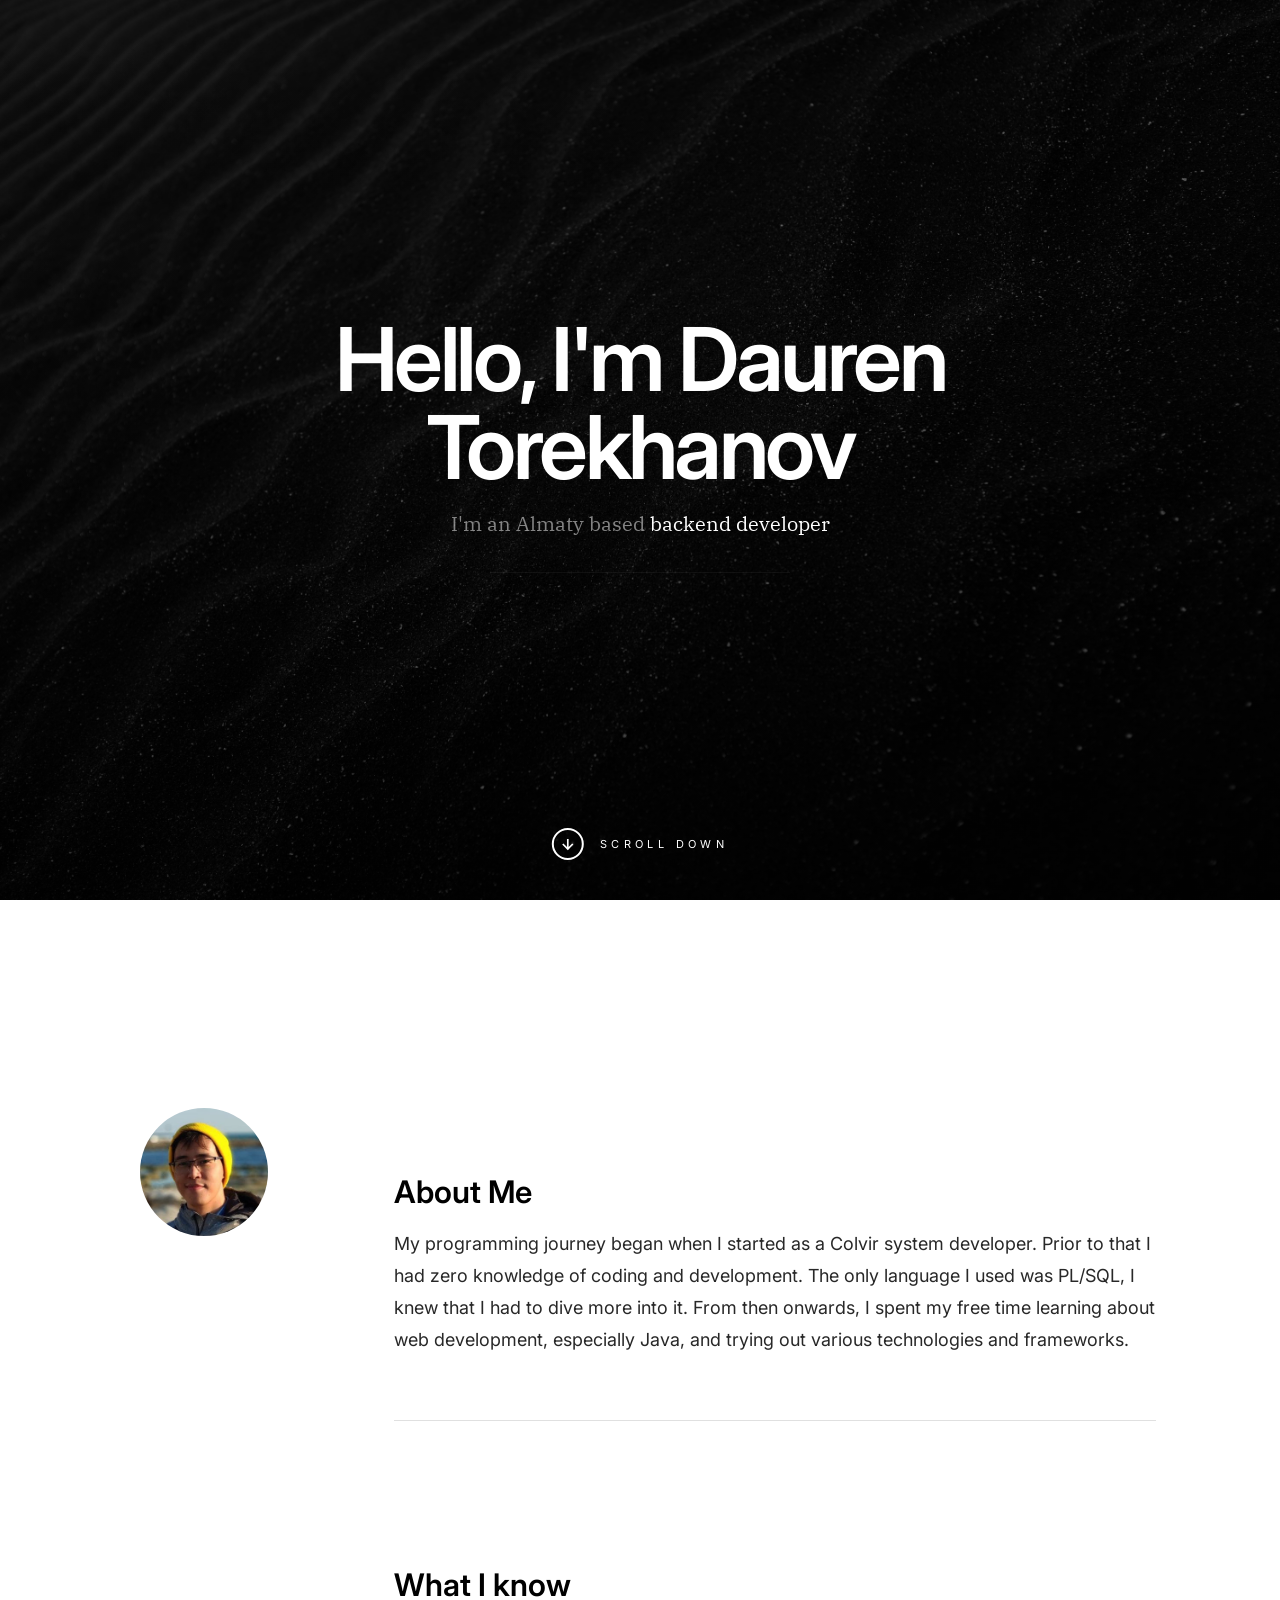
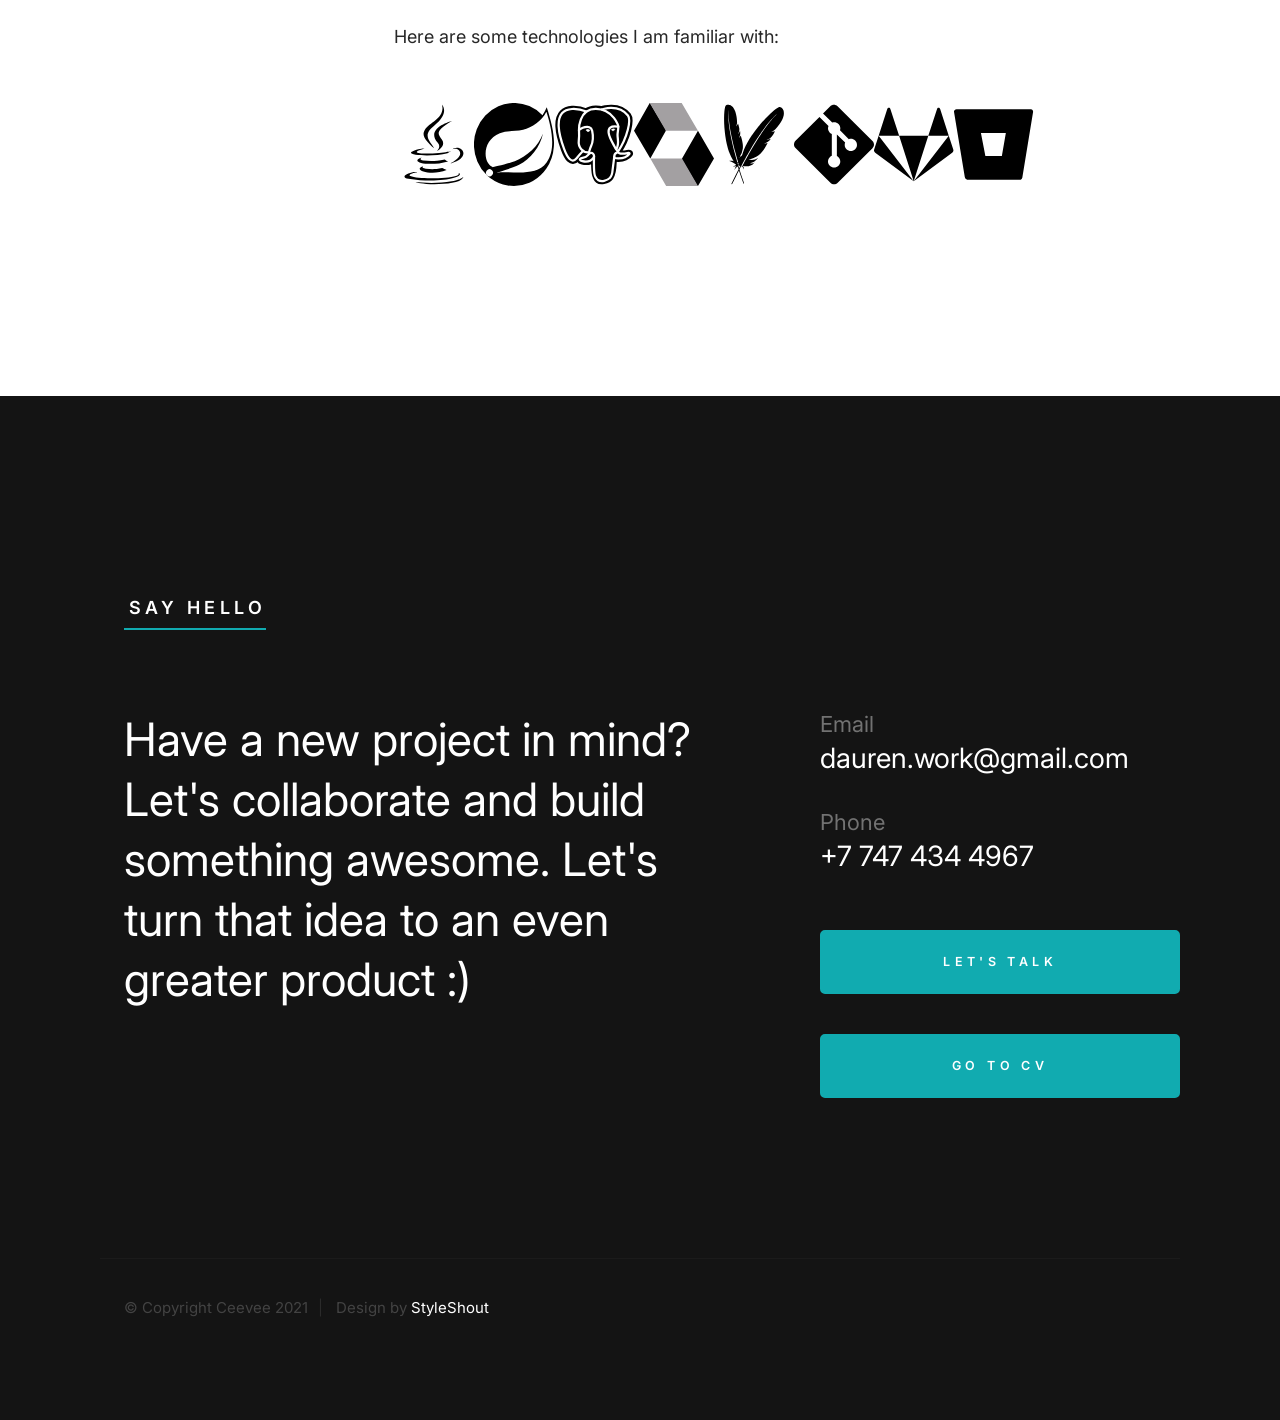
==== commit 585829d8: "Update index.html" ====
--- a/index.html
+++ b/index.html
@@ -55,7 +55,7 @@
                 <h1>Hello, I'm Dauren Torekhanov</h1>
 
                 <h3>
-                    I'm a Almaty based <span>backend developer</span>
+                    I'm an Almaty based <span>backend developer</span>
                 </h3>
 
                 <div class="s-hero__content-social">
@@ -207,4 +207,4 @@
 
 </body>
 
-</html>+</html>
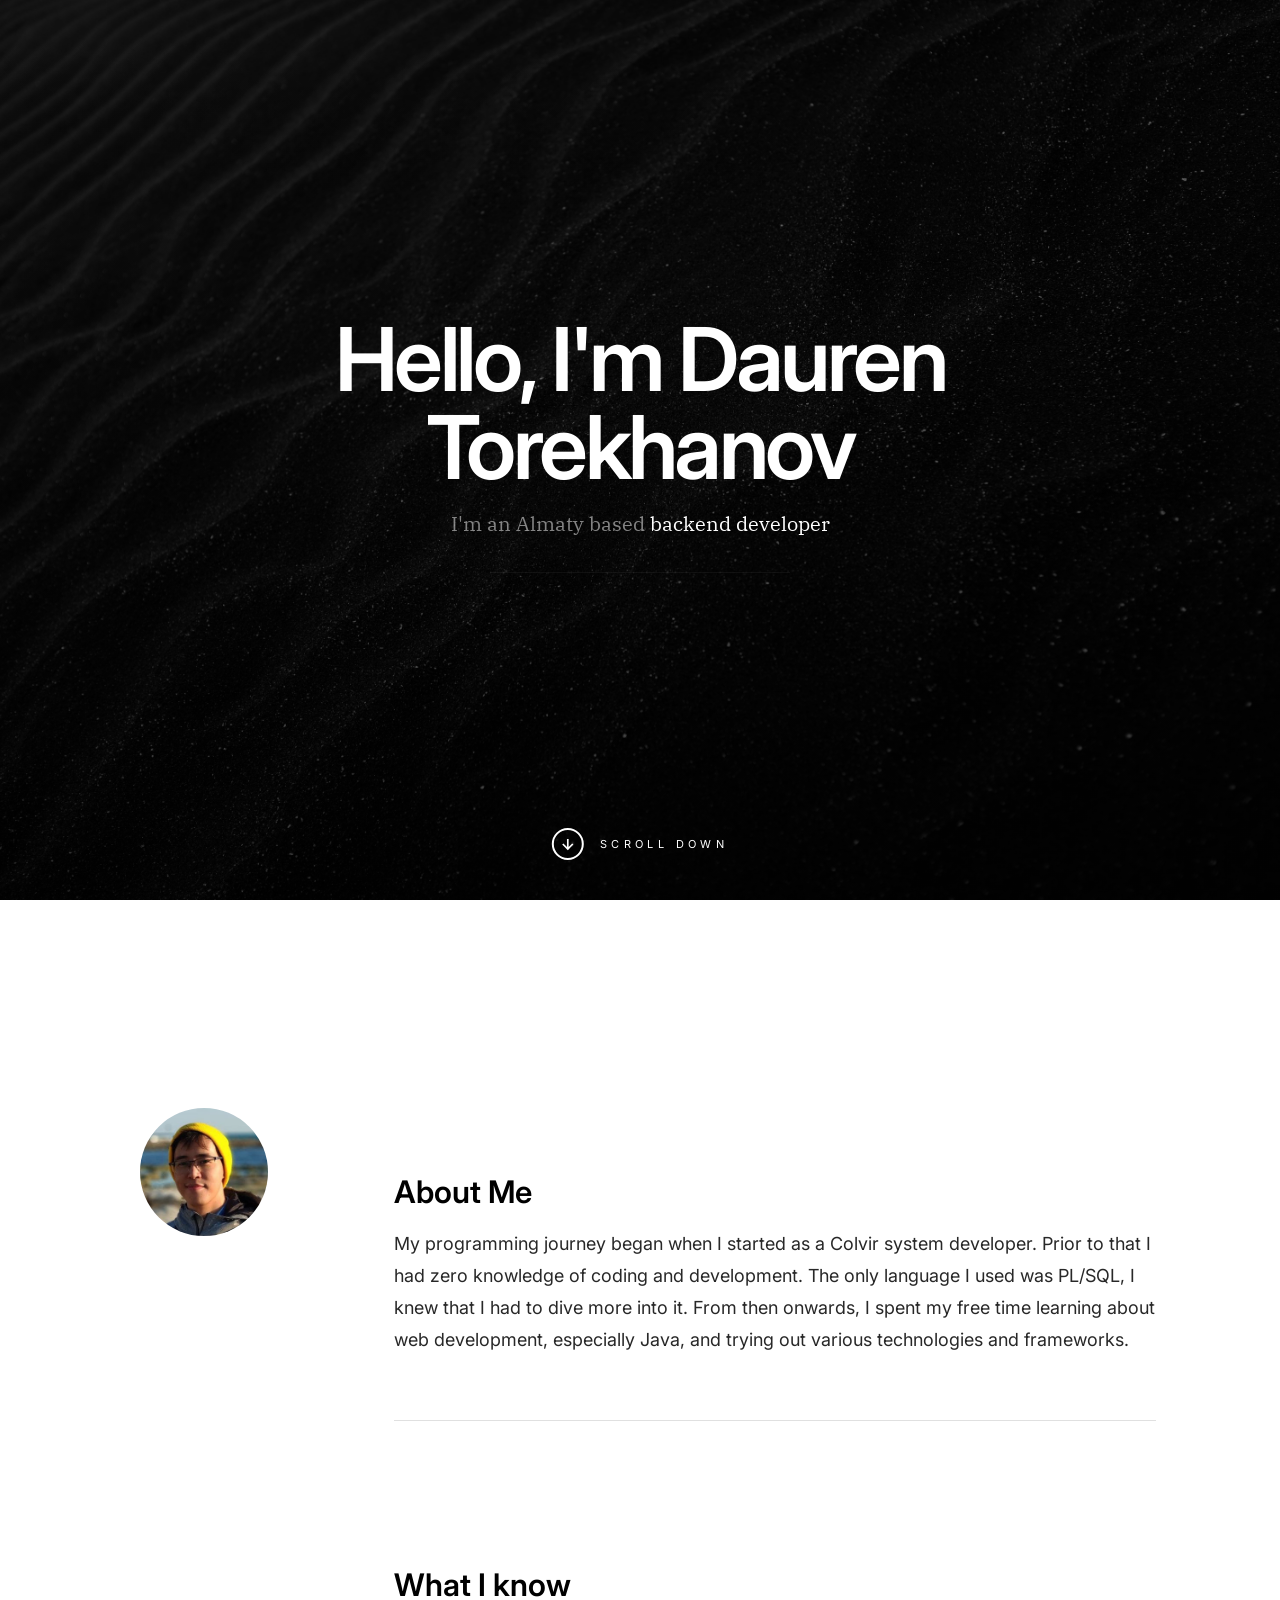
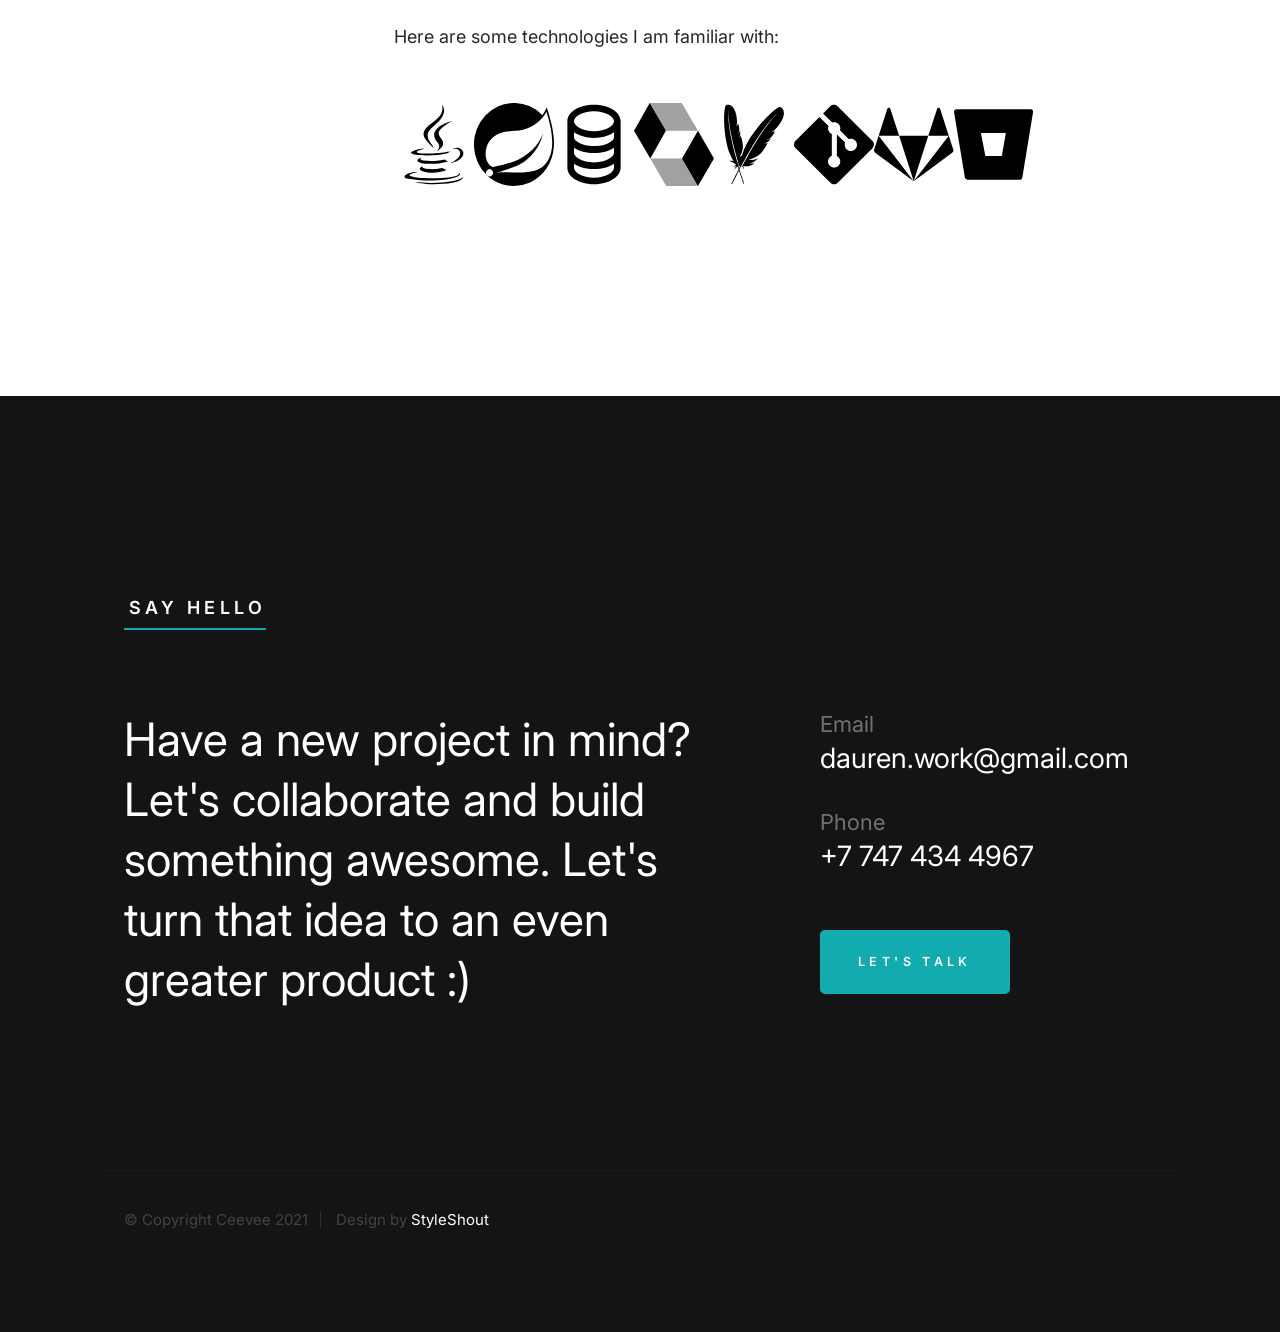
==== commit c550cfcd: "Update index.html" ====
--- a/index.html
+++ b/index.html
@@ -109,9 +109,9 @@
                     <p>Here are some technologies I am familiar with:</p>
 
                     <div class="logo-container">
-                        <img src="images/icons/java.svg" width="80" height="80" alt="java" >
+                        <img src="images/icons/java.svg" width="80" height="80" alt="java">
                         <img src="images/icons/springio-icon.svg" width="80" height="80" alt="spring">
-                        <img src="images/icons/postgresql-icon.svg" width="80" height="80" alt="database">
+                        <img src="images/icons/database.svg" width="80" height="80" alt="database">
                         <img src="images/icons/hibernate.svg" width="80" height="80" alt="hibernate">
                         <img src="images/icons/apachemaven.svg" width="80" height="80" alt="maven">
                         <img src="images/icons/git.svg" width="80" height="80" alt="git">
@@ -170,7 +170,6 @@
                 </div>
                 <div>
                     <a href="mailto:dauren.work@gmail.com" class="mailtoui btn btn--primary h-full-width">Let's Talk</a>
-                    <a class="btn btn--primary h-full-width" href="https://almaty.hh.kz/resume/43127283ff0388ab830039ed1f785464416b6b">Go to CV</a>
                 </div>
             </div> <!-- end contact-infos -->
 
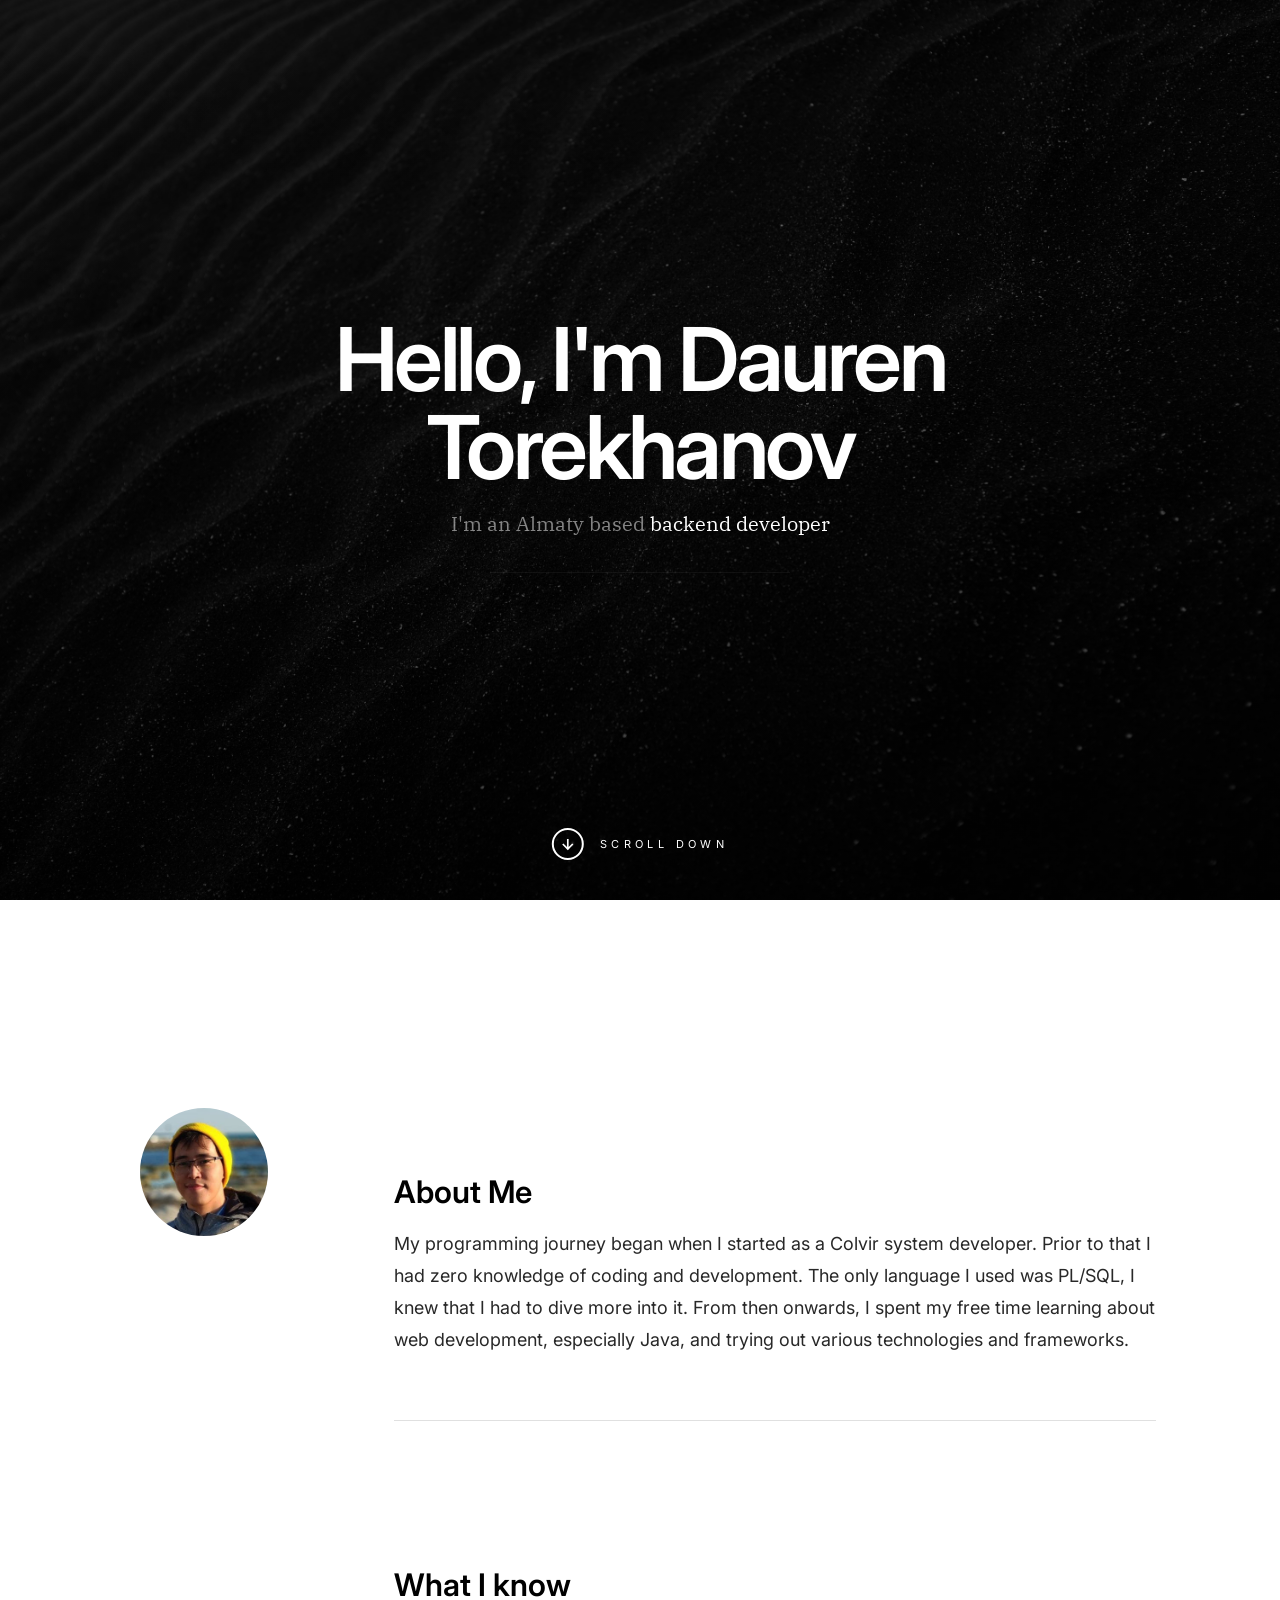
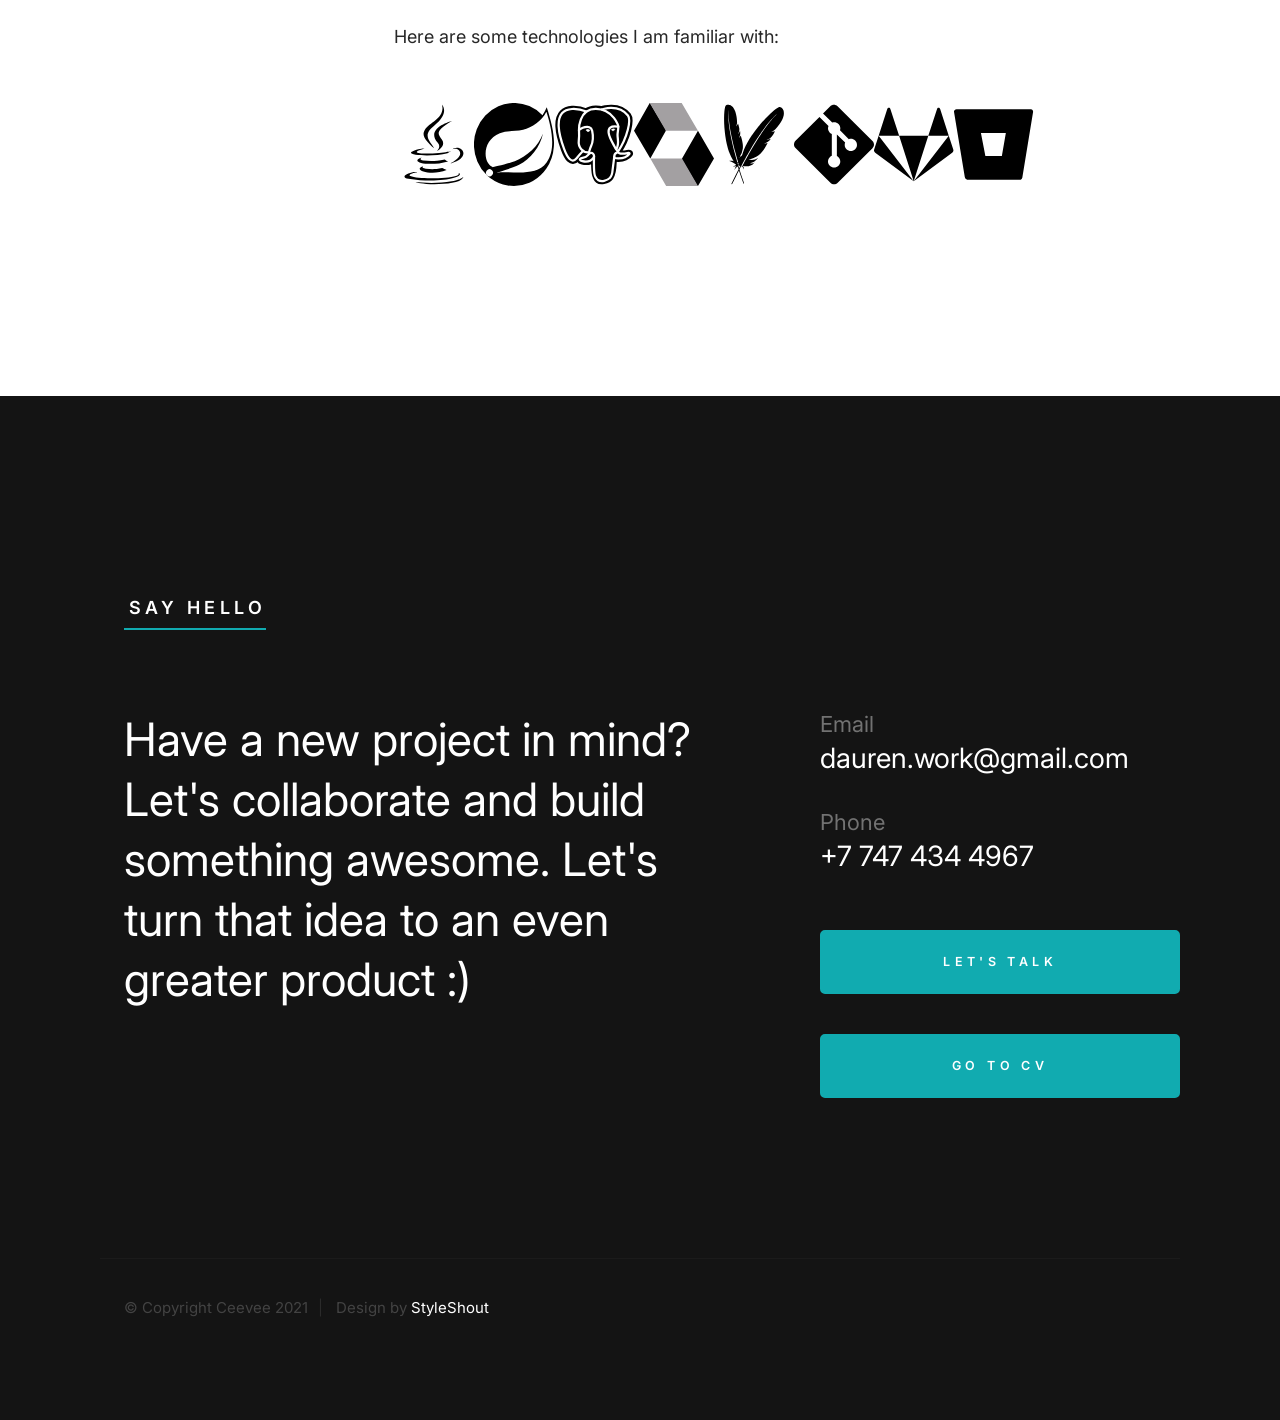
==== commit a677afbb: "Added new linkedin icon" ====
--- a/index.html
+++ b/index.html
@@ -62,6 +62,7 @@
                     <a href="https://www.instagram.com/daur.torekhanov/"><i class="fab fa-instagram"
                                                                             aria-hidden="true"></i></a>
                     <a href="https://vk.com/td0607"><i class="fab fa-vk" aria-hidden="true"></i></a>
+                    <a href="https://www.linkedin.com/in/torekhanov-dauren-45b954ab"><i class="fab fa-linkedin" aria-hidden="true"></i></a>
                 </div>
 
             </div> <!-- end s-hero__content-about -->
@@ -109,9 +110,9 @@
                     <p>Here are some technologies I am familiar with:</p>
 
                     <div class="logo-container">
-                        <img src="images/icons/java.svg" width="80" height="80" alt="java">
+                        <img src="images/icons/java.svg" width="80" height="80" alt="java" >
                         <img src="images/icons/springio-icon.svg" width="80" height="80" alt="spring">
-                        <img src="images/icons/database.svg" width="80" height="80" alt="database">
+                        <img src="images/icons/postgresql-icon.svg" width="80" height="80" alt="database">
                         <img src="images/icons/hibernate.svg" width="80" height="80" alt="hibernate">
                         <img src="images/icons/apachemaven.svg" width="80" height="80" alt="maven">
                         <img src="images/icons/git.svg" width="80" height="80" alt="git">
@@ -170,6 +171,7 @@
                 </div>
                 <div>
                     <a href="mailto:dauren.work@gmail.com" class="mailtoui btn btn--primary h-full-width">Let's Talk</a>
+                    <a class="btn btn--primary h-full-width" href="https://almaty.hh.kz/resume/43127283ff0388ab830039ed1f785464416b6b">Go to CV</a>
                 </div>
             </div> <!-- end contact-infos -->
 
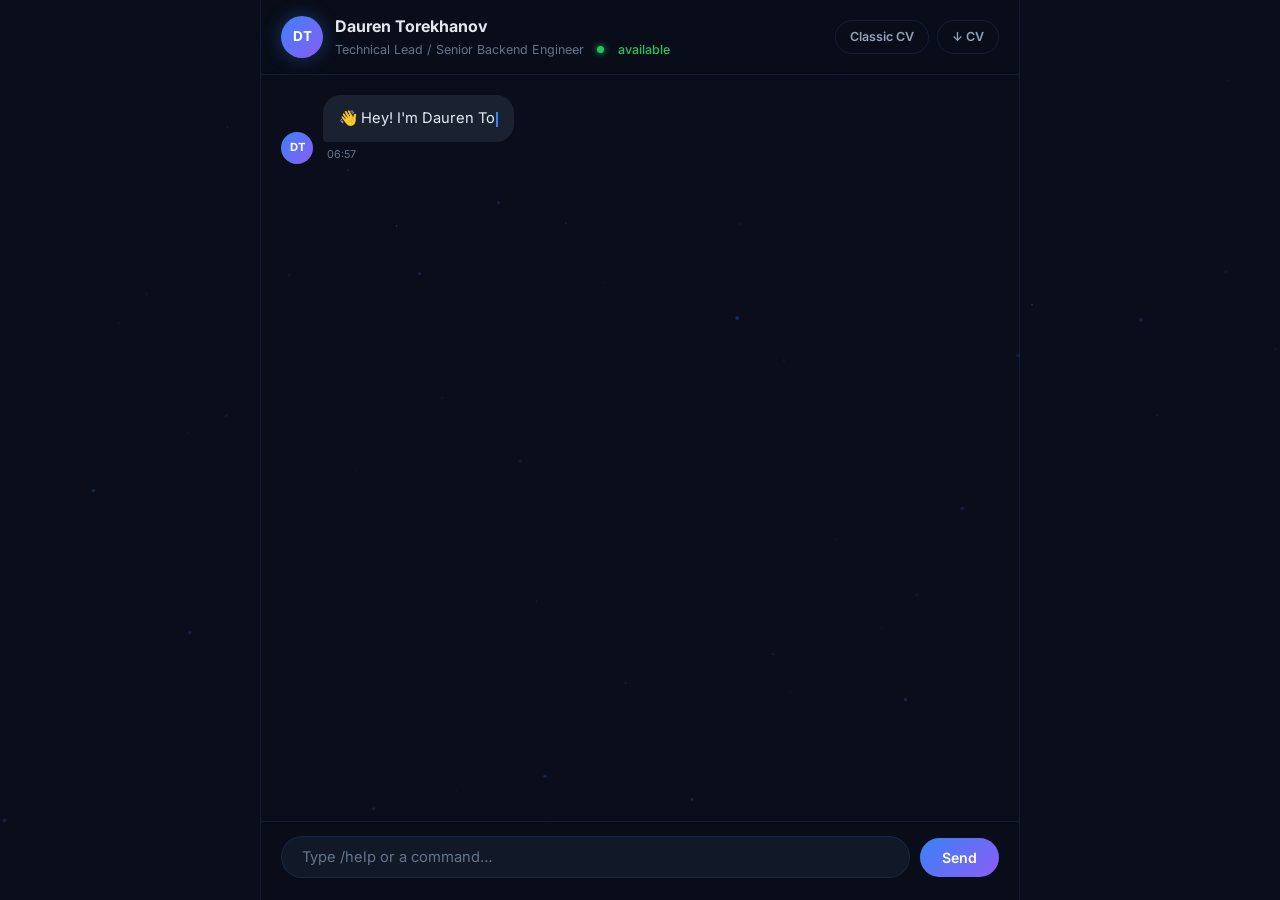
==== commit 1e184a72: "Init new project" ====
--- a/index.html
+++ b/index.html
@@ -1,211 +1,798 @@
 <!DOCTYPE html>
-<html class="no-js" lang="en">
+<html lang="en">
 <head>
-
-    <!--- basic page needs
-    ================================================== -->
-    <meta charset="utf-8">
-    <title>Dauren Torekhanov</title>
-    <meta name="description" content="">
-    <meta name="author" content="">
-
-    <!-- mobile specific metas
-    ================================================== -->
-    <meta name="viewport" content="width=device-width, initial-scale=1">
-
-    <!-- CSS
-    ================================================== -->
-    <link rel="stylesheet" href="css/styles.css">
-    <link rel="stylesheet" href="css/vendor.css">
-
-    <!-- script
-    ================================================== -->
-    <script defer src="js/vendor/fontawesome/all.min.js"></script>
-
-    <!-- favicons
-    ================================================== -->
-    <link rel="apple-touch-icon" sizes="180x180" href="apple-touch-icon.png">
-    <link rel="icon" type="image/png" sizes="32x32" href="favicon-32x32.png">
-    <link rel="icon" type="image/png" sizes="16x16" href="favicon-16x16.png">
-    <link rel="manifest" href="site.webmanifest">
-
+<meta charset="UTF-8"/>
+<meta name="viewport" content="width=device-width,initial-scale=1.0,interactive-widget=resizes-content"/>
+<title>Dauren Torekhanov • Interactive CV</title>
+<link href="https://fonts.googleapis.com/css2?family=Inter:wght@300;400;500;600;700;900&family=JetBrains+Mono:wght@400;700&display=swap" rel="stylesheet">
+<style>
+*,*::before,*::after{box-sizing:border-box;margin:0;padding:0}
+:root{
+  --bg:#0a0e1a;--surf:#111827;--surf2:#1a2232;
+  --border:rgba(59,130,246,0.15);
+  --ac:#3b82f6;--ac2:#8b5cf6;--ac3:#06b6d4;
+  --text:#94a3b8;--bright:#e2e8f0;--dim:#64748b;
+  --green:#22c55e;
+  --grad:linear-gradient(135deg,#3b82f6,#8b5cf6);
+}
+html,body{height:100%;overflow:hidden}
+body{font-family:'Inter',sans-serif;background:var(--bg);color:var(--text);line-height:1.6}
+#pc,#cc{position:fixed;inset:0;width:100%;height:100%;pointer-events:none}
+#pc{z-index:0}
+#cc{z-index:9999}
+
+/* LAYOUT */
+.wrap{position:fixed;top:0;left:0;right:0;height:100vh;height:100dvh;z-index:1;display:flex;justify-content:center}
+.panel{width:100%;max-width:760px;height:100%;display:flex;flex-direction:column;border-left:1px solid var(--border);border-right:1px solid var(--border)}
+
+/* HEADER */
+.head{display:flex;align-items:center;gap:12px;padding:14px 20px;background:rgba(10,14,26,0.95);backdrop-filter:blur(20px);border-bottom:1px solid var(--border);flex-shrink:0}
+.av{width:42px;height:42px;border-radius:50%;background:var(--grad);display:flex;align-items:center;justify-content:center;font-weight:700;font-size:.85rem;color:#fff;flex-shrink:0;box-shadow:0 0 18px rgba(59,130,246,.35)}
+.head-info{flex:1;min-width:0}
+.head-name{font-weight:700;font-size:1rem;color:var(--bright);white-space:nowrap;overflow:hidden;text-overflow:ellipsis}
+.head-sub{font-size:.78rem;color:var(--dim);display:flex;align-items:center;gap:5px}
+.dot{display:inline-block;width:7px;height:7px;border-radius:50%;background:var(--green);box-shadow:0 0 6px var(--green);flex-shrink:0}
+.status{color:var(--green);font-weight:500}
+.head-acts{display:flex;gap:8px;flex-shrink:0}
+.head-btn{padding:6px 14px;border-radius:20px;font-size:.78rem;font-weight:600;text-decoration:none;border:1px solid var(--border);color:var(--text);transition:all .2s;white-space:nowrap}
+.head-btn:hover{border-color:var(--ac);color:var(--bright);background:rgba(59,130,246,.1)}
+
+/* MESSAGES */
+.messages{flex:1;overflow-y:auto;padding:20px 20px 28px;display:flex;flex-direction:column;gap:16px}
+.messages::-webkit-scrollbar{width:5px}
+.messages::-webkit-scrollbar-track{background:transparent}
+.messages::-webkit-scrollbar-thumb{background:rgba(255,255,255,.1);border-radius:3px}
+
+/* MESSAGE GROUPS */
+.msg-group{display:flex;gap:10px;animation:msgIn .25s ease forwards}
+@keyframes msgIn{from{opacity:0;transform:translateY(8px)}to{opacity:1;transform:translateY(0)}}
+.msg-group.user{flex-direction:row-reverse}
+.msg-av{width:32px;height:32px;border-radius:50%;background:var(--grad);display:flex;align-items:center;justify-content:center;font-weight:700;font-size:.7rem;color:#fff;flex-shrink:0;align-self:flex-end}
+.msg-body{display:flex;flex-direction:column;gap:4px;max-width:calc(100% - 48px)}
+.msg-group.user .msg-body{align-items:flex-end}
+.msg-bubble{background:var(--surf2);border-radius:18px 18px 18px 4px;padding:12px 16px;color:var(--bright);font-size:.92rem;word-break:break-word}
+.msg-group.user .msg-bubble{background:var(--grad);border-radius:18px 18px 4px 18px;color:#fff}
+.msg-time{font-size:.68rem;color:var(--dim);padding:0 4px}
+
+/* CONTENT BLOCKS */
+.msg-p{margin:0}
+.msg-p+.msg-p,.msg-p.stacked{margin-top:8px}
+
+.msg-list{list-style:none;margin-top:10px;display:flex;flex-direction:column;gap:4px}
+.msg-list li{display:flex;gap:8px;font-size:.88rem;color:var(--bright);padding:2px 0}
+.msg-list li::before{content:'▸';color:var(--ac);flex-shrink:0}
+
+.msg-card{background:rgba(59,130,246,.05);border:1px solid var(--border);border-radius:10px;padding:10px 14px;margin-top:8px;position:relative;overflow:hidden}
+.msg-card::before{content:'';position:absolute;left:0;top:0;bottom:0;width:3px;background:var(--grad)}
+.mcard-role{font-weight:700;color:var(--bright);font-size:.9rem}
+.mcard-co{color:var(--ac);font-size:.82rem;margin-top:2px;font-weight:500}
+.mcard-period{color:var(--dim);font-size:.76rem;margin-top:1px}
+.mcard-detail{color:var(--text);font-size:.83rem;margin-top:6px;line-height:1.5}
+
+.msg-skill-sec{margin-top:8px}
+.msg-skill-label{font-size:.72rem;text-transform:uppercase;letter-spacing:1.5px;color:var(--dim);font-weight:600;margin-bottom:5px}
+.msg-tags{display:flex;flex-wrap:wrap;gap:5px}
+.msg-tag{padding:3px 11px;border-radius:20px;background:rgba(59,130,246,.12);border:1px solid rgba(59,130,246,.25);color:var(--ac);font-size:.8rem;font-weight:500}
+
+.msg-stats{display:grid;grid-template-columns:repeat(3,1fr);gap:8px;margin-top:10px}
+.msg-stat{background:rgba(59,130,246,.07);border:1px solid var(--border);border-radius:10px;padding:10px 8px;text-align:center}
+.mstat-num{font-size:1.35rem;font-weight:900;background:var(--grad);-webkit-background-clip:text;-webkit-text-fill-color:transparent;background-clip:text}
+.mstat-label{font-size:.66rem;color:var(--dim);text-transform:uppercase;letter-spacing:1px;margin-top:2px}
+
+.msg-link-btn{display:inline-flex;align-items:center;gap:5px;margin-top:10px;padding:7px 16px;border-radius:20px;background:var(--grad);color:#fff;font-size:.83rem;font-weight:600;text-decoration:none;transition:transform .2s,box-shadow .2s}
+.msg-link-btn:hover{transform:translateY(-2px);box-shadow:0 5px 18px rgba(59,130,246,.35)}
+
+.msg-dl-wrap{display:flex;flex-wrap:wrap;gap:7px;margin-top:10px}
+.msg-dl-btn{padding:7px 14px;border-radius:20px;background:var(--surf);border:1px solid var(--border);color:var(--bright);font-size:.82rem;font-weight:600;text-decoration:none;transition:all .2s}
+.msg-dl-btn:hover{border-color:var(--ac);background:rgba(59,130,246,.1)}
+
+.msg-fun-wrap{display:flex;flex-wrap:wrap;gap:7px;margin-top:10px}
+.msg-fun-btn{padding:7px 14px;border-radius:20px;background:var(--surf);border:1px solid var(--border);color:var(--bright);font-family:'Inter',sans-serif;font-size:.82rem;font-weight:600;cursor:pointer;transition:all .2s}
+.msg-fun-btn:hover{border-color:var(--ac);background:rgba(59,130,246,.1);transform:translateY(-2px)}
+
+/* TYPING CURSOR */
+.tcursor{display:inline-block;width:2px;height:1em;background:var(--ac);margin-left:1px;vertical-align:text-bottom;animation:cblink .8s step-end infinite}
+@keyframes cblink{50%{opacity:0}}
+
+/* TYPING INDICATOR */
+.typing-ind{display:flex;gap:4px;align-items:center;padding:4px 2px}
+.td{width:7px;height:7px;border-radius:50%;background:var(--dim);animation:tbounce 1.2s ease infinite}
+.td:nth-child(2){animation-delay:.2s}
+.td:nth-child(3){animation-delay:.4s}
+@keyframes tbounce{0%,60%,100%{transform:translateY(0);opacity:.4}30%{transform:translateY(-5px);opacity:1}}
+
+/* SUGGESTION CHIPS */
+.ichips{display:flex;flex-wrap:wrap;gap:7px;margin-top:8px;padding-left:42px}
+.ichip{padding:6px 14px;border-radius:20px;background:var(--surf);border:1px solid var(--border);color:var(--ac);font-size:.82rem;font-weight:600;font-family:'JetBrains Mono',monospace;cursor:pointer;transition:all .2s;opacity:0;animation:chipIn .3s cubic-bezier(.16,1,.3,1) forwards}
+.ichip:hover{border-color:var(--ac);background:rgba(59,130,246,.1);transform:translateY(-2px)}
+@keyframes chipIn{from{opacity:0;transform:scale(.85) translateY(4px)}to{opacity:1;transform:scale(1) translateY(0)}}
+
+/* BLOCK ANIMATIONS */
+@keyframes fadeUp{from{opacity:0;transform:translateY(7px)}to{opacity:1;transform:translateY(0)}}
+@keyframes fadeIn{from{opacity:0;transform:scale(.9)}to{opacity:1;transform:scale(1)}}
+.fade-up{opacity:0;animation:fadeUp .35s cubic-bezier(.16,1,.3,1) forwards}
+.fade-in{opacity:0;animation:fadeIn .3s ease forwards}
+
+/* FOOTER */
+.foot{flex-shrink:0;border-top:1px solid var(--border);background:rgba(10,14,26,.95);backdrop-filter:blur(20px);padding:14px 20px 22px}
+.input-row{display:flex;gap:10px;align-items:center}
+#inp{flex:1;background:var(--surf);border:1px solid var(--border);border-radius:24px;padding:11px 20px;color:var(--bright);font-family:'Inter',sans-serif;font-size:.92rem;outline:none;transition:border-color .2s}
+#inp:focus{border-color:var(--ac)}
+#inp::placeholder{color:var(--dim)}
+#inp:disabled{opacity:.6;cursor:not-allowed}
+#snd{padding:11px 22px;border-radius:24px;background:var(--grad);border:none;color:#fff;font-family:'Inter',sans-serif;font-size:.88rem;font-weight:600;cursor:pointer;transition:all .2s;flex-shrink:0}
+#snd:hover{transform:scale(1.05);box-shadow:0 4px 18px rgba(59,130,246,.4)}
+#snd:disabled{opacity:.6;cursor:not-allowed;transform:none;box-shadow:none}
+
+/* TOAST */
+.toast{position:fixed;bottom:80px;left:50%;transform:translateX(-50%) translateY(12px);background:var(--surf);border:1px solid var(--ac);color:var(--bright);padding:9px 20px;border-radius:24px;font-size:.84rem;font-weight:600;z-index:10001;opacity:0;transition:all .35s cubic-bezier(.16,1,.3,1);pointer-events:none;white-space:nowrap}
+.toast.show{opacity:1;transform:translateX(-50%) translateY(0)}
+
+/* RIPPLE */
+.ripple{position:fixed;border-radius:50%;background:radial-gradient(circle,rgba(59,130,246,.2) 0%,transparent 70%);pointer-events:none;z-index:9998;transform:translate(-50%,-50%);animation:rippleA .6s ease-out forwards}
+@keyframes rippleA{from{width:0;height:0;opacity:1}to{width:180px;height:180px;opacity:0}}
+
+/* MOBILE */
+@media(max-width:600px){
+  .panel{border:none}
+  .head{padding:12px 14px}
+  .av{width:36px;height:36px;font-size:.78rem}
+  .head-name{font-size:.9rem}
+  .head-btn.hide-sm{display:none}
+  .messages{padding:14px;gap:12px}
+  .msg-bubble{font-size:.88rem;padding:10px 14px}
+  .ichips{padding-left:0}
+  .foot{padding:10px 12px 14px}
+  #inp{padding:10px 16px;font-size:.88rem}
+  #snd{padding:10px 16px;font-size:.84rem}
+  .msg-stats{gap:6px}
+  .mstat-num{font-size:1.15rem}
+}
+@supports(padding:env(safe-area-inset-bottom)){
+  .foot{padding-bottom:calc(22px + env(safe-area-inset-bottom))}
+}
+@media(max-width:600px){
+  @supports(padding:env(safe-area-inset-bottom)){
+    .foot{padding-bottom:calc(14px + env(safe-area-inset-bottom))}
+  }
+}
+</style>
 </head>
-
-<body id="top" class="ss-preload">
-
-
-<!-- preloader
-================================================== -->
-<div id="preloader">
-    <div id="loader"></div>
+<body>
+<canvas id="pc"></canvas>
+<canvas id="cc"></canvas>
+
+<div class="wrap">
+  <div class="panel">
+    <header class="head">
+      <div class="av">DT</div>
+      <div class="head-info">
+        <div class="head-name">Dauren Torekhanov</div>
+        <div class="head-sub">Technical Lead / Senior Backend Engineer &nbsp;<span class="dot"></span>&nbsp;<span class="status">available</span></div>
+      </div>
+      <div class="head-acts">
+        <a href="classic.html" class="head-btn hide-sm">Classic CV</a>
+        <a href="files/Dauren%20Torekhanov%20EN.pdf" download class="head-btn">&#8595; CV</a>
+      </div>
+    </header>
+    <div class="messages" id="msgs"></div>
+    <footer class="foot">
+      <div class="input-row">
+        <input type="text" id="inp" placeholder="Type /help or a command…" autocomplete="off" spellcheck="false"/>
+        <button id="snd" type="button">Send</button>
+      </div>
+    </footer>
+  </div>
 </div>
 
-
-<!-- hero
-================================================== -->
-<section id="hero" class="s-hero target-section">
-
-    <div class="s-hero__bg rellax" data-rellax-speed="-7"></div>
-
-    <div class="row s-hero__content">
-        <div class="column">
-
-            <div class="s-hero__content-about">
-
-                <h1>Hello, I'm Dauren Torekhanov</h1>
-
-                <h3>
-                    I'm an Almaty based <span>backend developer</span>
-                </h3>
-
-                <div class="s-hero__content-social">
-                    <a href="https://www.instagram.com/daur.torekhanov/"><i class="fab fa-instagram"
-                                                                            aria-hidden="true"></i></a>
-                    <a href="https://vk.com/td0607"><i class="fab fa-vk" aria-hidden="true"></i></a>
-                    <a href="https://www.linkedin.com/in/torekhanov-dauren-45b954ab"><i class="fab fa-linkedin" aria-hidden="true"></i></a>
-                </div>
-
-            </div> <!-- end s-hero__content-about -->
-
-        </div>
-    </div> <!-- s-hero__content -->
-
-    <div class="s-hero__scroll">
-        <a href="#about" class="s-hero__scroll-link smoothscroll">
-                <span class="scroll-arrow">
-                    <svg xmlns="http://www.w3.org/2000/svg" width="24" height="24" viewBox="0 0 24 24"
-                         style="fill:rgba(0, 0, 0, 1);transform:;-ms-filter:"><path
-                            d="M18.707 12.707L17.293 11.293 13 15.586 13 6 11 6 11 15.586 6.707 11.293 5.293 12.707 12 19.414z"></path></svg>
-                </span>
-            <span class="scroll-text">Scroll Down</span>
-        </a>
-    </div> <!-- s-hero__scroll -->
-
-</section> <!-- end s-hero -->
-
-
-<!-- about
-================================================== -->
-<section id="about" class="s-resume target-section">
-
-    <div class="row">
-        <div class="column large-3 tab-12">
-            <img class="s-about__pic" src="images/avatars/user-1.jpg" alt="">
-        </div>
-        <div class="column large-9 tab-12 s-about__content">
-            <h3>About Me</h3>
-            <p>
-                My programming journey began when I started as a Colvir system developer.
-                Prior to that I had zero knowledge of coding and development. The only language I used was PL/SQL,
-                I knew that I had to dive more into it.
-                From then onwards, I spent my free time learning about web development, especially Java, and trying out
-                various technologies and frameworks.
-            </p>
-
-            <hr>
-
-            <div class="row s-about__content-bottom">
-                <div class="column w-1000-stack">
-                    <h3>What I know</h3>
-                    <p>Here are some technologies I am familiar with:</p>
-
-                    <div class="logo-container">
-                        <img src="images/icons/java.svg" width="80" height="80" alt="java" >
-                        <img src="images/icons/springio-icon.svg" width="80" height="80" alt="spring">
-                        <img src="images/icons/postgresql-icon.svg" width="80" height="80" alt="database">
-                        <img src="images/icons/hibernate.svg" width="80" height="80" alt="hibernate">
-                        <img src="images/icons/apachemaven.svg" width="80" height="80" alt="maven">
-                        <img src="images/icons/git.svg" width="80" height="80" alt="git">
-                        <img src="images/icons/gitlab.svg" width="80" height="80" alt="gitlab">
-                        <img src="images/icons/bitbucket.svg" width="80" height="80" alt="bitbucket">
-
-                    </div>
-                </div>
-            </div>
-        </div>
-    </div> <!-- end row -->
-
-</section> <!-- end s-about -->
-
-
-<section id="contact" class="s-contact target-section">
-
-    <div class="row s-contact__header">
-        <div class="column large-12">
-            <h3 class="section-header-allcaps">Say Hello</h3>
-        </div>
-    </div>
-
-    <div class="row s-contact__content">
-
-        <div class="column large-7 medium-12">
-
-            <h4 class="huge-text">
-                Have a new project in mind? Let's collaborate and build something awesome.
-                Let's turn that idea to an even greater product :)
-            </h4>
-
-        </div>
-
-        <div class="column large-4 medium-12">
-            <div class="row contact-infos">
-                <div>
-                    <div class="contact-block">
-                        <h5 class="contact-block__header">
-                            Email
-                        </h5>
-                        <p class="contact-block__content">
-                            <a class="mailtoui" href="mailto:dauren.work@gmail.com">dauren.work@gmail.com</a>
-                        </p>
-                    </div> <!-- end contact-block -->
-                </div>
-                <div>
-                    <div class="contact-block">
-                        <h5 class="contact-block__header">
-                            Phone
-                        </h5>
-                        <p class="contact-block__content">
-                            <a href="tel:+77474344967">+7 747 434 4967</a>
-                        </p>
-                    </div> <!-- end contact-block -->
-                </div>
-                <div>
-                    <a href="mailto:dauren.work@gmail.com" class="mailtoui btn btn--primary h-full-width">Let's Talk</a>
-                    <a class="btn btn--primary h-full-width" href="https://almaty.hh.kz/resume/43127283ff0388ab830039ed1f785464416b6b">Go to CV</a>
-                </div>
-            </div> <!-- end contact-infos -->
-
-        </div>
-    </div> <!-- s-contact__content -->
-
-</section> <!-- end s-contact -->
-
-
-<!-- footer
-================================================== -->
-<footer class="s-footer">
-    <div class="row">
-        <div class="column large-7 medium-6 w-1000-stack ss-copyright">
-            <span>© Copyright Ceevee 2021</span>
-            <span>Design by <a href="https://www.styleshout.com/">StyleShout</a></span>
-        </div>
-    </div>
-
-    <div class="ss-go-top">
-        <a class="smoothscroll" title="Back to Top" href="#top">
-            <svg xmlns="http://www.w3.org/2000/svg" viewBox="0 0 24 24">
-                <path d="M6 4h12v2H6zm5 10v6h2v-6h5l-6-6-6 6z"/>
-            </svg>
-        </a>
-    </div> <!-- end ss-go-top -->
-</footer>
-
-
-<!-- Java Script
-================================================== -->
-<script src="js/plugins.js"></script>
-<script src="js/main.js"></script>
-
+<div id="toast" class="toast"></div>
+
+<script>
+// ── UTILS ──────────────────────────────────────────────────────────────
+const sleep = ms => new Promise(r => setTimeout(r, ms));
+function esc(s){ return String(s).replace(/&/g,'&amp;').replace(/</g,'&lt;').replace(/>/g,'&gt;'); }
+function ts(){ return new Date().toLocaleTimeString('en-US',{hour:'2-digit',minute:'2-digit',hour12:false}); }
+
+// ── SCROLL ─────────────────────────────────────────────────────────────
+const msgsEl = document.getElementById('msgs');
+function smartScroll(){
+  const near = msgsEl.scrollHeight - msgsEl.scrollTop - msgsEl.clientHeight < 100;
+  if(near) msgsEl.scrollTop = msgsEl.scrollHeight;
+}
+
+// ── TOAST ──────────────────────────────────────────────────────────────
+const toastEl = document.getElementById('toast');
+let toastT;
+function showToast(msg){
+  toastEl.textContent = msg; toastEl.classList.add('show');
+  clearTimeout(toastT); toastT = setTimeout(()=>toastEl.classList.remove('show'), 2200);
+}
+
+// ── TYPEWRITER ─────────────────────────────────────────────────────────
+async function typeInto(el, text){
+  const tn = document.createTextNode('');
+  const cur = document.createElement('span');
+  cur.className = 'tcursor';
+  el.appendChild(tn); el.appendChild(cur);
+  for(const ch of text){
+    tn.textContent += ch;
+    smartScroll();
+    await sleep(18);
+  }
+  cur.remove();
+}
+
+// ── RENDER BLOCK ───────────────────────────────────────────────────────
+function renderBlock(container, block, si){
+  const d = si * 75;
+  switch(block.type){
+    case 'text': {
+      const p = document.createElement('p');
+      p.className = 'msg-p stacked fade-up';
+      p.style.animationDelay = d + 'ms';
+      p.textContent = block.text;
+      container.appendChild(p);
+      break;
+    }
+    case 'list': {
+      const ul = document.createElement('ul');
+      ul.className = 'msg-list';
+      block.items.forEach((item,i)=>{
+        const li = document.createElement('li');
+        li.className = 'fade-up';
+        li.style.animationDelay = (d + i*55) + 'ms';
+        li.textContent = item;
+        ul.appendChild(li);
+      });
+      container.appendChild(ul);
+      break;
+    }
+    case 'card': {
+      const c = document.createElement('div');
+      c.className = 'msg-card fade-up';
+      c.style.animationDelay = d + 'ms';
+      c.innerHTML = `<div class="mcard-role">${esc(block.role)}</div>` +
+        `<div class="mcard-co">${esc(block.company)}</div>` +
+        `<div class="mcard-period">${esc(block.period)}</div>` +
+        (block.detail ? `<div class="mcard-detail">${esc(block.detail)}</div>` : '');
+      container.appendChild(c);
+      break;
+    }
+    case 'skill-section': {
+      const sec = document.createElement('div');
+      sec.className = 'msg-skill-sec fade-up';
+      sec.style.animationDelay = d + 'ms';
+      const lbl = document.createElement('div');
+      lbl.className = 'msg-skill-label';
+      lbl.textContent = block.label;
+      const tags = document.createElement('div');
+      tags.className = 'msg-tags';
+      block.tags.forEach(t=>{
+        const span = document.createElement('span');
+        span.className = 'msg-tag';
+        span.textContent = t;
+        tags.appendChild(span);
+      });
+      sec.appendChild(lbl); sec.appendChild(tags);
+      container.appendChild(sec);
+      break;
+    }
+    case 'stats': {
+      const grid = document.createElement('div');
+      grid.className = 'msg-stats';
+      block.items.forEach((st,i)=>{
+        const s = document.createElement('div');
+        s.className = 'msg-stat fade-in';
+        s.style.animationDelay = (d + i*80) + 'ms';
+        s.innerHTML = `<div class="mstat-num">${esc(st.num)}</div><div class="mstat-label">${esc(st.label)}</div>`;
+        grid.appendChild(s);
+      });
+      container.appendChild(grid);
+      break;
+    }
+    case 'link': {
+      const a = document.createElement('a');
+      a.className = 'msg-link-btn fade-up';
+      a.style.animationDelay = d + 'ms';
+      a.textContent = block.text;
+      a.href = block.href;
+      a.target = '_blank'; a.rel = 'noopener noreferrer';
+      container.appendChild(a);
+      break;
+    }
+    case 'downloads': {
+      const wrap = document.createElement('div');
+      wrap.className = 'msg-dl-wrap';
+      block.items.forEach((item,i)=>{
+        const a = document.createElement('a');
+        a.className = 'msg-dl-btn fade-up';
+        a.style.animationDelay = (d + i*65) + 'ms';
+        a.textContent = item.label;
+        a.href = item.href;
+        a.download = '';
+        wrap.appendChild(a);
+      });
+      container.appendChild(wrap);
+      break;
+    }
+    case 'fun-buttons': {
+      const wrap = document.createElement('div');
+      wrap.className = 'msg-fun-wrap';
+      [
+        ['🎊 Confetti', ()=>launchConfetti({clientX:innerWidth/2,clientY:innerHeight/2})],
+        ['🖥️ Matrix',   matrixRain],
+        ['🎆 Fireworks', spawnFireworks],
+        ['🌊 Earthquake', shakeIt],
+        ['🙃 Invert',   invertColors],
+      ].forEach(([label,fn],i)=>{
+        const btn = document.createElement('button');
+        btn.className = 'msg-fun-btn fade-up';
+        btn.type = 'button';
+        btn.style.animationDelay = (d + i*65) + 'ms';
+        btn.textContent = label;
+        btn.onclick = fn;
+        wrap.appendChild(btn);
+      });
+      container.appendChild(wrap);
+      break;
+    }
+  }
+}
+
+// ── BOT MESSAGE ────────────────────────────────────────────────────────
+function addTypingGroup(){
+  const g = document.createElement('div');
+  g.className = 'msg-group bot';
+  g.innerHTML = `<div class="msg-av">AD</div><div class="msg-body"><div class="msg-bubble"><div class="typing-ind"><div class="td"></div><div class="td"></div><div class="td"></div></div></div></div>`;
+  msgsEl.appendChild(g); smartScroll();
+  return g;
+}
+
+async function addBotMsg(blocks, suggestions=[]){
+  const g = document.createElement('div');
+  g.className = 'msg-group bot';
+  const body = document.createElement('div');
+  body.className = 'msg-body';
+  const bubble = document.createElement('div');
+  bubble.className = 'msg-bubble';
+  const time = document.createElement('div');
+  time.className = 'msg-time';
+  time.textContent = ts();
+  body.appendChild(bubble); body.appendChild(time);
+  g.appendChild(document.createElement('div')).className = 'msg-av';
+  g.firstChild.textContent = 'DT';
+  g.appendChild(body);
+  msgsEl.appendChild(g); smartScroll();
+
+  let typed = false, si = 0;
+  for(const block of blocks){
+    if(!typed && block.type === 'text'){
+      const p = document.createElement('p');
+      p.className = 'msg-p';
+      bubble.appendChild(p);
+      await typeInto(p, block.text);
+      typed = true;
+    } else {
+      renderBlock(bubble, block, si++);
+    }
+    smartScroll();
+  }
+
+  await sleep(100);
+  if(suggestions.length){
+    const chips = document.createElement('div');
+    chips.className = 'ichips';
+    suggestions.forEach((s,i)=>{
+      const btn = document.createElement('button');
+      btn.type = 'button';
+      btn.className = 'ichip';
+      btn.textContent = s;
+      btn.style.animationDelay = (i*60+80)+'ms';
+      btn.onclick = ()=>{ if(!busy) dispatch(s); };
+      chips.appendChild(btn);
+    });
+    body.appendChild(chips);
+    smartScroll();
+  }
+}
+
+function addUserMsg(text){
+  const g = document.createElement('div');
+  g.className = 'msg-group user';
+  const body = document.createElement('div');
+  body.className = 'msg-body';
+  const bubble = document.createElement('div');
+  bubble.className = 'msg-bubble';
+  bubble.textContent = text;
+  const time = document.createElement('div');
+  time.className = 'msg-time';
+  time.textContent = ts();
+  body.appendChild(bubble); body.appendChild(time);
+  g.appendChild(body);
+  msgsEl.appendChild(g); smartScroll();
+}
+
+// ── COMMANDS ───────────────────────────────────────────────────────────
+const CMDS = {};
+
+CMDS['/help'] = ()=>({
+  blocks:[
+    {type:'text', text:"Here's everything you can ask about Dauren:"},
+    {type:'list', items:[
+      '/about — personal intro & overview',
+      '/experience — full work history',
+      '/skills — technology stack',
+      '/education — academic background',
+      '/projects — engineering focus areas',
+      '/stats — career by the numbers',
+      '/contact — how to get in touch',
+      '/download — get the CV file',
+      '/fun — interactive playground 🎉',
+      '/joke — dev joke',
+      '/clear — clear this conversation',
+    ]},
+  ],
+  suggestions:['/about','/experience','/skills','/contact'],
+});
+
+CMDS['/about'] = ()=>({
+  blocks:[
+    {type:'text', text:"I'm Dauren Torekhanov — Technical Lead and Senior Backend Engineer."},
+    {type:'text', text:"I have 6+ years of commercial backend experience designing scalable, resilient, high-load distributed systems with Java, Kotlin, and the Spring ecosystem."},
+    {type:'text', text:"Based in Almaty, Kazakhstan. My background is strongest in banking and fintech, microservices architecture, event-driven systems, integrations, and backend platform modernization."},
+  ],
+  suggestions:['/experience','/skills','/contact'],
+});
+
+CMDS['/skills'] = CMDS['/tech'] = ()=>({
+  blocks:[
+    {type:'text', text:"My core tech stack:"},
+    {type:'skill-section', label:'Languages',          tags:['Java','Kotlin']},
+    {type:'skill-section', label:'Frameworks',         tags:['Spring Boot','Spring Ecosystem','Quarkus']},
+    {type:'skill-section', label:'Architecture',       tags:['Microservices','Distributed Systems','Event-Driven Architecture','System Design','REST APIs']},
+    {type:'skill-section', label:'Messaging & Cache',  tags:['RabbitMQ','Redis']},
+    {type:'skill-section', label:'Databases',          tags:['PostgreSQL','SQL Optimization']},
+    {type:'skill-section', label:'DevOps',             tags:['Docker','Kubernetes','Rancher','GitLab CI/CD']},
+    {type:'skill-section', label:'Leadership',         tags:['Technical Leadership','Mentoring','Code Reviews','Architecture Decisions']},
+  ],
+  suggestions:['/experience','/projects','/contact'],
+});
+
+CMDS['/experience'] = CMDS['/exp'] = ()=>({
+  blocks:[
+    {type:'text', text:"6+ years across banking, fintech, integrations, and enterprise backend systems:"},
+    {type:'card', role:'Technical Leader',      company:'Alatau City Bank',        period:'Jan 2025 – Present',       detail:'Leading backend initiatives and transformation from monolith to scalable microservices using Kotlin, Java, Spring Boot, PostgreSQL, and RabbitMQ.'},
+    {type:'card', role:'Senior Java Developer', company:'Jusan Bank',              period:'Jul 2022 – Dec 2024',      detail:'Backend platform modernization, microservices development, external integrations, and gradual monolith decomposition in the banking ecosystem.'},
+    {type:'card', role:'Senior Java Developer', company:'Alfa-Bank Kazakhstan',    period:'Dec 2021 – Jun 2022',      detail:'Integrated external services, developed reusable backend microservices, and contributed to infrastructure automation.'},
+    {type:'card', role:'Java Backend Developer',company:'Alfa-Bank Kazakhstan',    period:'Oct 2020 – Dec 2021',      detail:'Developed backend services for banking infrastructure and improved CI/CD and deployment automation.'},
+    {type:'card', role:'Software Developer',    company:'ICORE-Integration LLP',   period:'Jun 2019 – Sep 2020',      detail:'Built enterprise software solutions, backend services, and Java/Spring integrations for industrial companies and banks.'},
+    {type:'card', role:'Information Systems Support Manager', company:'Altyn Bank', period:'Aug 2018 – Jun 2019',     detail:'Supported and maintained banking information systems, including operational monitoring and incident resolution.'},
+  ],
+  suggestions:['/skills','/education','/stats'],
+});
+
+CMDS['/education'] = CMDS['/edu'] = ()=>({
+  blocks:[
+    {type:'text', text:"Academic background:"},
+    {type:'card', role:"Master's Degree — Computer Science and Software", company:'Kazakh Academy of Transport and Communications (KazATC)', period:'2017 – 2019', detail:'Graduate studies focused on computing systems and software engineering.'},
+    {type:'card', role:"Bachelor's Degree — Radio Engineering & Electronics", company:'Almaty University of Power Engineering and Telecommunications', period:'2013 – 2017', detail:'Engineering foundation for backend, infrastructure, and distributed systems work.'},
+    {type:'card', role:"Bachelor's Degree — Economics", company:'Moscow Power Engineering Institute', period:'2014 – 2017', detail:'Business and economics background supporting product and cross-functional collaboration.'},
+  ],
+  suggestions:['/experience','/skills','/contact'],
+});
+
+CMDS['/projects'] = CMDS['/ventures'] = ()=>({
+  blocks:[
+    {type:'text', text:"Engineering focus areas:"},
+    {type:'card', role:'Backend Platform Modernization', company:'Banking & Fintech', period:'Current focus', detail:'Decomposing monoliths, defining service boundaries, improving reliability, and building scalable microservice platforms.'},
+    {type:'card', role:'Technical Leadership', company:'Engineering Teams', period:'Ongoing', detail:'Mentoring developers, leading code reviews, aligning architecture with business goals, and improving engineering best practices.'},
+  ],
+  suggestions:['/about','/contact','/download'],
+});
+
+CMDS['/stats'] = ()=>({
+  blocks:[
+    {type:'text', text:"Career at a glance:"},
+    {type:'stats', items:[
+      {num:'6+', label:'Yrs backend'},
+      {num:'5+', label:'Companies'},
+      {num:'3',  label:'Languages'},
+    ]},
+  ],
+  suggestions:['/experience','/about','/skills'],
+});
+
+CMDS['/contact'] = ()=>({
+  blocks:[
+    {type:'text', text:"Here's how to reach me:"},
+    {type:'list', items:[
+      '📍 Almaty, Kazakhstan',
+      '📞 +7 747 434 4967',
+      '📧 dauren.work@gmail.com',
+      '💼 linkedin.com/in/torekhanov-dauren',
+      '🌐 daurentorekhanov.github.io',
+    ]},
+    {type:'link', text:'Open LinkedIn →', href:'https://linkedin.com/in/torekhanov-dauren'},
+    {type:'link', text:'Send Email →', href:'mailto:dauren.work@gmail.com'},
+    {type:'link', text:'Open Website →', href:'https://daurentorekhanov.github.io'},
+  ],
+  suggestions:['/download','/about','/projects'],
+});
+
+CMDS['/download'] = CMDS['/cv'] = ()=>({
+  blocks:[
+    {type:'text', text:"CV available in English and Russian:"},
+    {type:'downloads', items:[
+      {label:'EN PDF',  href:'files/Dauren%20Torekhanov%20EN.pdf'},
+      {label:'EN DOCX', href:'files/Dauren%20Torekhanov%20EN.docx'},
+      {label:'RU PDF',  href:'files/Dauren%20Torekhanov%20RU.pdf'},
+      {label:'RU DOCX', href:'files/Dauren%20Torekhanov%20RU.docx'},
+    ]},
+  ],
+  suggestions:['/contact','/about'],
+});
+
+CMDS['/fun'] = ()=>({
+  blocks:[
+    {type:'text', text:"Let's have some fun 🎉 Hit a button:"},
+    {type:'fun-buttons'},
+  ],
+  suggestions:['/clear','/about'],
+});
+
+CMDS['/joke'] = ()=>{
+  const jokes = [
+    "Why do programmers prefer dark mode? Because light attracts bugs.",
+    'A SQL query walks into a bar: "Can I JOIN you?"',
+    "!false — it's funny because it's true.",
+    "Why do Java devs wear glasses? Because they can't C#.",
+    "There are 10 types of people: those who understand binary and those who don't.",
+    "A dev had a problem. Thought: 'I'll use threads.' Now they have two problems.",
+  ];
+  return {
+    blocks:[{type:'text', text:jokes[Math.floor(Math.random()*jokes.length)]}],
+    suggestions:['/joke','/fun','/about'],
+  };
+};
+
+// ── DISPATCH ───────────────────────────────────────────────────────────
+let busy = false;
+
+async function dispatch(rawText){
+  if(busy) return;
+  busy = true;
+
+  const inp = document.getElementById('inp');
+  const snd = document.getElementById('snd');
+  inp.value = ''; inp.disabled = true; snd.disabled = true;
+
+  const text = rawText.trim();
+  const key  = text.toLowerCase();
+
+  addUserMsg(text);
+
+  if(key === '/clear'){
+    await sleep(200);
+    msgsEl.innerHTML = '';
+    busy = false; inp.disabled = false; snd.disabled = false; inp.focus();
+    return;
+  }
+
+  const typing = addTypingGroup();
+  await sleep(360 + Math.random()*160);
+  typing.remove();
+
+  const fn = CMDS[key];
+  if(fn){
+    const {blocks, suggestions} = fn();
+    await addBotMsg(blocks, suggestions);
+  } else if(key.startsWith('/')){
+    await addBotMsg(
+      [{type:'text', text:`Unknown command "${key}". Type /help to see what's available.`}],
+      ['/help']
+    );
+  } else {
+    await addBotMsg(
+      [{type:'text', text:"Try using a /command to explore my background. Type /help to see all options."}],
+      ['/help','/about']
+    );
+  }
+
+  busy = false; inp.disabled = false; snd.disabled = false; inp.focus();
+}
+
+// ── INPUT ──────────────────────────────────────────────────────────────
+document.getElementById('inp').addEventListener('keydown', e=>{
+  if(e.key === 'Enter'){ const v = e.target.value.trim(); if(v) dispatch(v); }
+});
+document.getElementById('snd').addEventListener('click', ()=>{
+  const v = document.getElementById('inp').value.trim(); if(v) dispatch(v);
+});
+
+// ── CLICK RIPPLE ───────────────────────────────────────────────────────
+document.addEventListener('click', e=>{
+  if(e.target.closest('.ichip,.msg-fun-btn,.msg-dl-btn,.msg-link-btn,.head-btn,#snd')) return;
+  const r = document.createElement('div');
+  r.className = 'ripple';
+  r.style.left = e.clientX + 'px'; r.style.top = e.clientY + 'px';
+  document.body.appendChild(r); setTimeout(()=>r.remove(), 600);
+});
+
+// ── INIT ───────────────────────────────────────────────────────────────
+(async function init(){
+  await sleep(500);
+  const typing = addTypingGroup();
+  await sleep(500); typing.remove();
+  await addBotMsg(
+    [
+      {type:'text', text:"👋 Hey! I'm Dauren Torekhanov's interactive resume."},
+      {type:'text', text:"Technical Lead / Senior Backend Engineer · 6+ years · Almaty, Kazakhstan."},
+      {type:'text', text:"Type a command or click a suggestion to explore my background."},
+    ],
+    ['/about','/experience','/skills','/contact']
+  );
+  document.getElementById('inp').focus();
+})();
+
+// ── PARTICLES ──────────────────────────────────────────────────────────
+const pc = document.getElementById('pc');
+const pCtx = pc.getContext('2d');
+let particles=[], mx=0, my=0;
+function resizeP(){ pc.width=innerWidth; pc.height=innerHeight; }
+resizeP(); addEventListener('resize', resizeP);
+document.addEventListener('mousemove', e=>{ mx=e.clientX; my=e.clientY; });
+class Particle{
+  constructor(){ this.reset(); }
+  reset(){
+    this.x=Math.random()*pc.width; this.y=Math.random()*pc.height;
+    this.vx=(Math.random()-.5)*.4; this.vy=(Math.random()-.5)*.4;
+    this.r=Math.random()*1.5+.5; this.o=Math.random()*.25+.05;
+  }
+  update(){
+    this.x+=this.vx; this.y+=this.vy;
+    if(this.x<0||this.x>pc.width) this.vx*=-1;
+    if(this.y<0||this.y>pc.height) this.vy*=-1;
+    const dx=mx-this.x, dy=my-this.y, dist=Math.sqrt(dx*dx+dy*dy);
+    if(dist<120){ this.x+=dx*.003; this.y+=dy*.003; }
+  }
+  draw(){
+    pCtx.beginPath(); pCtx.arc(this.x,this.y,this.r,0,Math.PI*2);
+    pCtx.fillStyle=`rgba(59,130,246,${this.o})`; pCtx.fill();
+  }
+}
+const isMobile = innerWidth<=768;
+for(let i=0;i<(isMobile?20:50);i++) particles.push(new Particle());
+(function animP(){
+  pCtx.clearRect(0,0,pc.width,pc.height);
+  particles.forEach(p=>{ p.update(); p.draw(); });
+  for(let i=0;i<particles.length-1;i++){
+    for(let j=i+1;j<particles.length;j++){
+      const dx=particles[i].x-particles[j].x, dy=particles[i].y-particles[j].y;
+      const d=Math.sqrt(dx*dx+dy*dy);
+      if(d<100){
+        pCtx.beginPath(); pCtx.moveTo(particles[i].x,particles[i].y); pCtx.lineTo(particles[j].x,particles[j].y);
+        pCtx.strokeStyle=`rgba(59,130,246,${.07*(1-d/100)})`; pCtx.lineWidth=.5; pCtx.stroke();
+      }
+    }
+  }
+  requestAnimationFrame(animP);
+})();
+
+// ── CONFETTI ───────────────────────────────────────────────────────────
+const cc = document.getElementById('cc');
+const cCtx = cc.getContext('2d');
+let confettis=[], cfOn=false;
+function resizeC(){ cc.width=innerWidth; cc.height=innerHeight; }
+resizeC(); addEventListener('resize', resizeC);
+class Confetti{
+  constructor(x,y){
+    this.x=x; this.y=y;
+    this.vx=(Math.random()-.5)*14; this.vy=Math.random()*-16-4;
+    this.g=.35; this.rot=Math.random()*360; this.rs=(Math.random()-.5)*8;
+    this.w=Math.random()*10+5; this.h=Math.random()*5+3;
+    this.color=`hsl(${Math.random()*360},80%,60%)`; this.life=1;
+  }
+  update(){ this.vy+=this.g; this.x+=this.vx; this.y+=this.vy; this.rot+=this.rs; this.life-=.009; }
+  draw(){
+    cCtx.save(); cCtx.translate(this.x,this.y); cCtx.rotate(this.rot*Math.PI/180);
+    cCtx.fillStyle=this.color; cCtx.globalAlpha=this.life;
+    cCtx.fillRect(-this.w/2,-this.h/2,this.w,this.h); cCtx.restore();
+  }
+}
+function animConf(){
+  cCtx.clearRect(0,0,cc.width,cc.height);
+  confettis.forEach(c=>{ c.update(); c.draw(); });
+  confettis=confettis.filter(c=>c.life>0);
+  if(confettis.length>0) requestAnimationFrame(animConf); else cfOn=false;
+}
+function launchConfetti(e){
+  for(let i=0;i<(isMobile?40:90);i++) confettis.push(new Confetti(e.clientX,e.clientY));
+  if(!cfOn){ cfOn=true; animConf(); }
+  showToast('🎊 Party time!');
+}
+
+// ── MATRIX ─────────────────────────────────────────────────────────────
+let matrixOn=false, matrixId;
+function matrixRain(){
+  if(matrixOn){
+    matrixOn=false; cancelAnimationFrame(matrixId);
+    cCtx.clearRect(0,0,cc.width,cc.height); showToast('Matrix off'); return;
+  }
+  matrixOn=true; showToast('🔴 Welcome to the Matrix');
+  const cols=Math.floor(cc.width/16), drops=Array(cols).fill(0);
+  const chars='ABCDEFGHIJKLMNOPQRSTUVWXYZabcdefghijklmnopqrstuvwxyz0123456789@#$%^&*()';
+  (function draw(){
+    if(!matrixOn) return;
+    cCtx.fillStyle='rgba(0,0,0,0.05)'; cCtx.fillRect(0,0,cc.width,cc.height);
+    cCtx.fillStyle='#0f0'; cCtx.font='14px JetBrains Mono,monospace';
+    for(let i=0;i<drops.length;i++){
+      cCtx.fillText(chars[Math.floor(Math.random()*chars.length)],i*16,drops[i]*16);
+      if(drops[i]*16>cc.height&&Math.random()>.975) drops[i]=0;
+      drops[i]++;
+    }
+    matrixId=requestAnimationFrame(draw);
+  })();
+  setTimeout(()=>{ if(matrixOn){ matrixOn=false; cancelAnimationFrame(matrixId); cCtx.clearRect(0,0,cc.width,cc.height); } },8000);
+}
+
+// ── FIREWORKS ──────────────────────────────────────────────────────────
+function spawnFireworks(){
+  showToast('🎆 Fireworks!'); let n=0;
+  const iv=setInterval(()=>{
+    const x=Math.random()*innerWidth, y=Math.random()*innerHeight*.6;
+    for(let i=0;i<(isMobile?15:28);i++){
+      const p=document.createElement('div'), hue=Math.random()*360, sz=3+Math.random()*4;
+      p.style.cssText=`position:fixed;left:${x}px;top:${y}px;width:${sz}px;height:${sz}px;background:hsl(${hue},90%,60%);border-radius:50%;pointer-events:none;z-index:9999;box-shadow:0 0 6px hsl(${hue},90%,60%)`;
+      document.body.appendChild(p);
+      const a=(Math.PI*2/28)*i+Math.random()*.3, v=60+Math.random()*110;
+      p.animate([{transform:'translate(0,0) scale(1)',opacity:1},{transform:`translate(${Math.cos(a)*v}px,${Math.sin(a)*v+40}px) scale(0)`,opacity:0}],
+        {duration:700+Math.random()*400,easing:'cubic-bezier(0,0.9,0.3,1)'}).onfinish=()=>p.remove();
+    }
+    if(++n>=5) clearInterval(iv);
+  },400);
+}
+
+// ── EARTHQUAKE ─────────────────────────────────────────────────────────
+function shakeIt(){
+  document.body.style.transition='none'; let n=0;
+  const iv=setInterval(()=>{
+    document.body.style.transform=`translate(${(Math.random()-.5)*18}px,${(Math.random()-.5)*18}px)`;
+    if(++n>28){ clearInterval(iv); document.body.style.transform=''; document.body.style.transition=''; }
+  },30);
+  showToast('🌊 Earthquake!');
+}
+
+// ── INVERT ─────────────────────────────────────────────────────────────
+let inverted=false;
+function invertColors(){
+  inverted=!inverted;
+  document.body.style.filter=inverted?'invert(1) hue-rotate(180deg)':'';
+  showToast(inverted?'🙃 Upside down!':'Back to normal');
+  if(inverted) setTimeout(()=>{ inverted=false; document.body.style.filter=''; },4000);
+}
+
+// ── MOBILE KEYBOARD FIX ────────────────────────────────────────────────
+// dvh handles modern browsers; visualViewport listener covers older iOS
+if(window.visualViewport){
+  const wrap = document.querySelector('.wrap');
+  const update = ()=>{ wrap.style.height = window.visualViewport.height+'px'; };
+  window.visualViewport.addEventListener('resize', update);
+}
+
+// ── KONAMI ─────────────────────────────────────────────────────────────
+const konami=['ArrowUp','ArrowUp','ArrowDown','ArrowDown','ArrowLeft','ArrowRight','ArrowLeft','ArrowRight','b','a'];
+let kIdx=0;
+document.addEventListener('keydown',e=>{
+  kIdx = e.key===konami[kIdx] ? kIdx+1 : 0;
+  if(kIdx===konami.length){
+    kIdx=0;
+    showToast('🕹️ KONAMI CODE!');
+    for(let j=0;j<4;j++) setTimeout(()=>{
+      for(let i=0;i<80;i++) confettis.push(new Confetti(Math.random()*innerWidth,Math.random()*innerHeight*.3));
+      if(!cfOn){ cfOn=true; animConf(); }
+    },j*200);
+  }
+});
+</script>
 </body>
-
 </html>
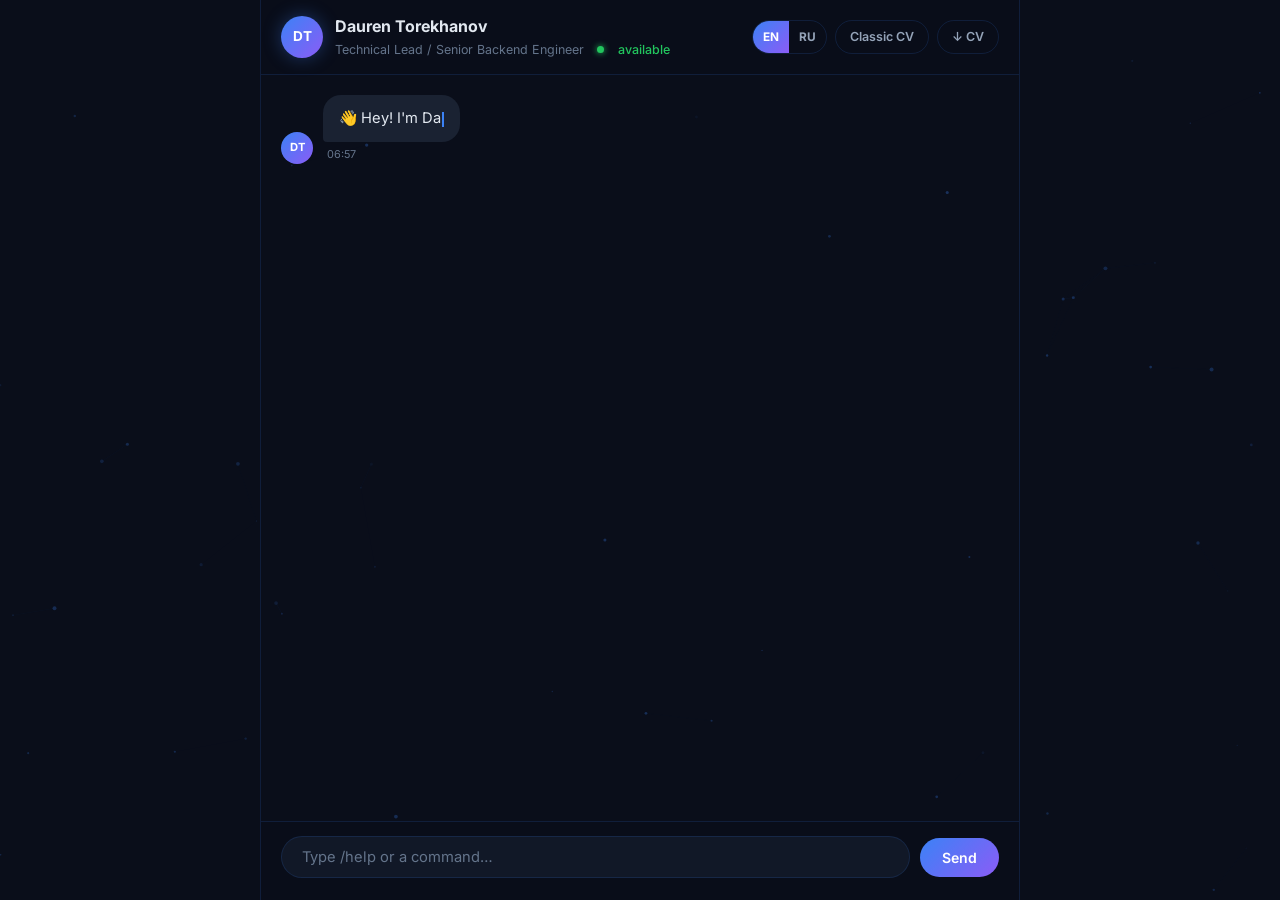
==== commit ad2e4093: "added localization" ====
--- a/index.html
+++ b/index.html
@@ -36,6 +36,9 @@
 .head-acts{display:flex;gap:8px;flex-shrink:0}
 .head-btn{padding:6px 14px;border-radius:20px;font-size:.78rem;font-weight:600;text-decoration:none;border:1px solid var(--border);color:var(--text);transition:all .2s;white-space:nowrap}
 .head-btn:hover{border-color:var(--ac);color:var(--bright);background:rgba(59,130,246,.1)}
+.lang-switch{display:flex;border:1px solid var(--border);border-radius:20px;overflow:hidden;flex-shrink:0}
+.lang-btn{padding:6px 10px;border:0;background:transparent;color:var(--text);font-family:'Inter',sans-serif;font-size:.74rem;font-weight:700;cursor:pointer;transition:all .2s}
+.lang-btn.active{background:var(--grad);color:#fff}
 
 /* MESSAGES */
 .messages{flex:1;overflow-y:auto;padding:20px 20px 28px;display:flex;flex-direction:column;gap:16px}
@@ -139,6 +142,7 @@
   .av{width:36px;height:36px;font-size:.78rem}
   .head-name{font-size:.9rem}
   .head-btn.hide-sm{display:none}
+  .lang-btn{padding:6px 8px}
   .messages{padding:14px;gap:12px}
   .msg-bubble{font-size:.88rem;padding:10px 14px}
   .ichips{padding-left:0}
@@ -167,12 +171,16 @@
     <header class="head">
       <div class="av">DT</div>
       <div class="head-info">
-        <div class="head-name">Dauren Torekhanov</div>
-        <div class="head-sub">Technical Lead / Senior Backend Engineer &nbsp;<span class="dot"></span>&nbsp;<span class="status">available</span></div>
+        <div class="head-name" id="headName">Dauren Torekhanov</div>
+        <div class="head-sub" id="headSub">Technical Lead / Senior Backend Engineer &nbsp;<span class="dot"></span>&nbsp;<span class="status">available</span></div>
       </div>
       <div class="head-acts">
-        <a href="classic.html" class="head-btn hide-sm">Classic CV</a>
-        <a href="files/Dauren%20Torekhanov%20EN.pdf" download class="head-btn">&#8595; CV</a>
+        <div class="lang-switch" aria-label="Language">
+          <button class="lang-btn active" type="button" data-lang="en">EN</button>
+          <button class="lang-btn" type="button" data-lang="ru">RU</button>
+        </div>
+        <a href="classic.html" class="head-btn hide-sm" id="classicLink">Classic CV</a>
+        <a href="files/Dauren%20Torekhanov%20EN.pdf" download class="head-btn" id="headCvBtn">&#8595; CV</a>
       </div>
     </header>
     <div class="messages" id="msgs"></div>
@@ -192,6 +200,28 @@
 const sleep = ms => new Promise(r => setTimeout(r, ms));
 function esc(s){ return String(s).replace(/&/g,'&amp;').replace(/</g,'&lt;').replace(/>/g,'&gt;'); }
 function ts(){ return new Date().toLocaleTimeString('en-US',{hour:'2-digit',minute:'2-digit',hour12:false}); }
+const CV = {
+  en:{pdf:'files/Dauren%20Torekhanov%20EN.pdf', docx:'files/Dauren%20Torekhanov%20EN.docx'},
+  ru:{pdf:'files/Dauren%20Torekhanov%20RU.pdf', docx:'files/Dauren%20Torekhanov%20RU.docx'},
+};
+let lang = new URLSearchParams(location.search).get('lang') === 'ru' ? 'ru' : 'en';
+function cvFile(type='pdf'){ return CV[lang][type]; }
+function setLang(next, rerender=true){
+  lang = next === 'ru' ? 'ru' : 'en';
+  document.documentElement.lang = lang;
+  document.title = lang === 'ru' ? 'Даурен Тореханов • Интерактивное CV' : 'Dauren Torekhanov • Interactive CV';
+  document.querySelectorAll('.lang-btn').forEach(btn=>btn.classList.toggle('active', btn.dataset.lang === lang));
+  document.getElementById('headName').textContent = lang === 'ru' ? 'Даурен Тореханов' : 'Dauren Torekhanov';
+  document.getElementById('headSub').innerHTML = lang === 'ru'
+    ? 'Technical Lead / Senior Backend Engineer &nbsp;<span class="dot"></span>&nbsp;<span class="status">доступен</span>'
+    : 'Technical Lead / Senior Backend Engineer &nbsp;<span class="dot"></span>&nbsp;<span class="status">available</span>';
+  document.getElementById('classicLink').textContent = lang === 'ru' ? 'Классическое CV' : 'Classic CV';
+  document.getElementById('classicLink').href = lang === 'ru' ? 'classic.html?lang=ru' : 'classic.html';
+  document.getElementById('headCvBtn').href = cvFile('pdf');
+  document.getElementById('inp').placeholder = lang === 'ru' ? 'Введите /help или команду…' : 'Type /help or a command…';
+  document.getElementById('snd').textContent = lang === 'ru' ? 'Отправить' : 'Send';
+  if(rerender) restartIntro();
+}
 
 // ── SCROLL ─────────────────────────────────────────────────────────────
 const msgsEl = document.getElementById('msgs');
@@ -343,7 +373,7 @@
 function addTypingGroup(){
   const g = document.createElement('div');
   g.className = 'msg-group bot';
-  g.innerHTML = `<div class="msg-av">AD</div><div class="msg-body"><div class="msg-bubble"><div class="typing-ind"><div class="td"></div><div class="td"></div><div class="td"></div></div></div></div>`;
+  g.innerHTML = `<div class="msg-av">DT</div><div class="msg-body"><div class="msg-bubble"><div class="typing-ind"><div class="td"></div><div class="td"></div><div class="td"></div></div></div></div>`;
   msgsEl.appendChild(g); smartScroll();
   return g;
 }
@@ -416,7 +446,22 @@
 const CMDS = {};
 
 CMDS['/help'] = ()=>({
-  blocks:[
+  blocks: lang === 'ru' ? [
+    {type:'text', text:"Вот что можно узнать о Даурене:"},
+    {type:'list', items:[
+      '/about — кратко обо мне',
+      '/experience — опыт работы',
+      '/skills — технологический стек',
+      '/education — образование',
+      '/projects — инженерный фокус',
+      '/stats — карьера в цифрах',
+      '/contact — контакты',
+      '/download — скачать резюме',
+      '/fun — интерактивная зона',
+      '/joke — dev-шутка',
+      '/clear — очистить диалог',
+    ]},
+  ] : [
     {type:'text', text:"Here's everything you can ask about Dauren:"},
     {type:'list', items:[
       '/about — personal intro & overview',
@@ -436,7 +481,11 @@
 });
 
 CMDS['/about'] = ()=>({
-  blocks:[
+  blocks: lang === 'ru' ? [
+    {type:'text', text:"Я Даурен Тореханов — Technical Lead и Senior Backend Engineer."},
+    {type:'text', text:"У меня 6+ лет коммерческого опыта backend-разработки: проектирование масштабируемых, отказоустойчивых и высоконагруженных систем на Java, Kotlin и Spring Ecosystem."},
+    {type:'text', text:"Живу в Алматы, Казахстан. Основной фокус — banking и fintech, микросервисная архитектура, распределённые системы, event-driven подход, интеграции и модернизация backend-платформ."},
+  ] : [
     {type:'text', text:"I'm Dauren Torekhanov — Technical Lead and Senior Backend Engineer."},
     {type:'text', text:"I have 6+ years of commercial backend experience designing scalable, resilient, high-load distributed systems with Java, Kotlin, and the Spring ecosystem."},
     {type:'text', text:"Based in Almaty, Kazakhstan. My background is strongest in banking and fintech, microservices architecture, event-driven systems, integrations, and backend platform modernization."},
@@ -445,7 +494,16 @@
 });
 
 CMDS['/skills'] = CMDS['/tech'] = ()=>({
-  blocks:[
+  blocks: lang === 'ru' ? [
+    {type:'text', text:"Мой основной стек:"},
+    {type:'skill-section', label:'Языки',              tags:['Java','Kotlin']},
+    {type:'skill-section', label:'Фреймворки',         tags:['Spring Boot','Spring Ecosystem','Quarkus']},
+    {type:'skill-section', label:'Архитектура',        tags:['Microservices','Distributed Systems','Event-Driven Architecture','System Design','REST APIs']},
+    {type:'skill-section', label:'Messaging & Cache',  tags:['RabbitMQ','Redis']},
+    {type:'skill-section', label:'Базы данных',        tags:['PostgreSQL','SQL Optimization']},
+    {type:'skill-section', label:'DevOps',             tags:['Docker','Kubernetes','Rancher','GitLab CI/CD']},
+    {type:'skill-section', label:'Leadership',         tags:['Техническое лидерство','Менторинг','Code Review','Архитектурные решения']},
+  ] : [
     {type:'text', text:"My core tech stack:"},
     {type:'skill-section', label:'Languages',          tags:['Java','Kotlin']},
     {type:'skill-section', label:'Frameworks',         tags:['Spring Boot','Spring Ecosystem','Quarkus']},
@@ -459,7 +517,15 @@
 });
 
 CMDS['/experience'] = CMDS['/exp'] = ()=>({
-  blocks:[
+  blocks: lang === 'ru' ? [
+    {type:'text', text:"6+ лет в banking, fintech, интеграциях и enterprise backend-системах:"},
+    {type:'card', role:'Technical Leader',      company:'Alatau City Bank',        period:'Январь 2025 — настоящее время', detail:'Руководство backend-направлением и трансформация монолитной архитектуры в масштабируемые микросервисы на Kotlin, Java, Spring Boot, PostgreSQL и RabbitMQ.'},
+    {type:'card', role:'Senior Java Developer', company:'Jusan Bank',              period:'Июль 2022 — декабрь 2024',      detail:'Модернизация backend-платформы, разработка микросервисов, интеграции внешних систем и постепенная декомпозиция монолита.'},
+    {type:'card', role:'Senior Java Developer', company:'Alfa-Bank Kazakhstan',    period:'Декабрь 2021 — июнь 2022',      detail:'Интеграция внешних сервисов, разработка переиспользуемых backend-микросервисов и участие в автоматизации инфраструктуры.'},
+    {type:'card', role:'Java Backend Developer',company:'Alfa-Bank Kazakhstan',    period:'Октябрь 2020 — декабрь 2021',   detail:'Разработка backend-сервисов для банковской инфраструктуры и улучшение CI/CD и deployment-процессов.'},
+    {type:'card', role:'Software Developer',    company:'ICORE-Integration LLP',   period:'Июнь 2019 — сентябрь 2020',     detail:'Enterprise-решения, backend-сервисы и интеграции на Java/Spring для промышленных компаний и банков.'},
+    {type:'card', role:'Менеджер сопровождения информационных систем', company:'Altyn Bank', period:'Август 2018 — июнь 2019', detail:'Сопровождение банковских информационных систем, мониторинг и решение технических инцидентов.'},
+  ] : [
     {type:'text', text:"6+ years across banking, fintech, integrations, and enterprise backend systems:"},
     {type:'card', role:'Technical Leader',      company:'Alatau City Bank',        period:'Jan 2025 – Present',       detail:'Leading backend initiatives and transformation from monolith to scalable microservices using Kotlin, Java, Spring Boot, PostgreSQL, and RabbitMQ.'},
     {type:'card', role:'Senior Java Developer', company:'Jusan Bank',              period:'Jul 2022 – Dec 2024',      detail:'Backend platform modernization, microservices development, external integrations, and gradual monolith decomposition in the banking ecosystem.'},
@@ -472,7 +538,12 @@
 });
 
 CMDS['/education'] = CMDS['/edu'] = ()=>({
-  blocks:[
+  blocks: lang === 'ru' ? [
+    {type:'text', text:"Образование:"},
+    {type:'card', role:"Магистратура — Вычислительная техника и программное обеспечение", company:'Казахская академия транспорта и коммуникаций (КазАТК)', period:'2017 — 2019', detail:'Магистерская программа по вычислительным системам и программному обеспечению.'},
+    {type:'card', role:"Бакалавр — Радиотехника и электроника", company:'Алматинский университет энергетики и связи (АУЭС)', period:'2013 — 2017', detail:'Инженерная база для работы с backend, инфраструктурой и распределёнными системами.'},
+    {type:'card', role:"Бакалавр — Экономика", company:'Московский энергетический институт (МЭИ)', period:'2014 — 2017', detail:'Экономический и бизнес-бэкграунд для продуктового и cross-functional взаимодействия.'},
+  ] : [
     {type:'text', text:"Academic background:"},
     {type:'card', role:"Master's Degree — Computer Science and Software", company:'Kazakh Academy of Transport and Communications (KazATC)', period:'2017 – 2019', detail:'Graduate studies focused on computing systems and software engineering.'},
     {type:'card', role:"Bachelor's Degree — Radio Engineering & Electronics", company:'Almaty University of Power Engineering and Telecommunications', period:'2013 – 2017', detail:'Engineering foundation for backend, infrastructure, and distributed systems work.'},
@@ -482,7 +553,11 @@
 });
 
 CMDS['/projects'] = CMDS['/ventures'] = ()=>({
-  blocks:[
+  blocks: lang === 'ru' ? [
+    {type:'text', text:"Инженерный фокус:"},
+    {type:'card', role:'Backend Platform Modernization', company:'Banking & Fintech', period:'Текущий фокус', detail:'Декомпозиция монолитов, определение service boundaries, повышение надёжности и построение масштабируемых микросервисных платформ.'},
+    {type:'card', role:'Technical Leadership', company:'Engineering Teams', period:'Постоянно', detail:'Менторинг разработчиков, code review, согласование архитектуры с бизнес-задачами и развитие engineering best practices.'},
+  ] : [
     {type:'text', text:"Engineering focus areas:"},
     {type:'card', role:'Backend Platform Modernization', company:'Banking & Fintech', period:'Current focus', detail:'Decomposing monoliths, defining service boundaries, improving reliability, and building scalable microservice platforms.'},
     {type:'card', role:'Technical Leadership', company:'Engineering Teams', period:'Ongoing', detail:'Mentoring developers, leading code reviews, aligning architecture with business goals, and improving engineering best practices.'},
@@ -491,7 +566,14 @@
 });
 
 CMDS['/stats'] = ()=>({
-  blocks:[
+  blocks: lang === 'ru' ? [
+    {type:'text', text:"Карьера в цифрах:"},
+    {type:'stats', items:[
+      {num:'6+', label:'Лет backend'},
+      {num:'5+', label:'Компаний'},
+      {num:'3',  label:'Языка'},
+    ]},
+  ] : [
     {type:'text', text:"Career at a glance:"},
     {type:'stats', items:[
       {num:'6+', label:'Yrs backend'},
@@ -503,7 +585,19 @@
 });
 
 CMDS['/contact'] = ()=>({
-  blocks:[
+  blocks: lang === 'ru' ? [
+    {type:'text', text:"Как со мной связаться:"},
+    {type:'list', items:[
+      '📍 Алматы, Казахстан',
+      '📞 +7 747 434 4967',
+      '📧 dauren.work@gmail.com',
+      '💼 linkedin.com/in/torekhanov-dauren',
+      '🌐 daurentorekhanov.github.io',
+    ]},
+    {type:'link', text:'Открыть LinkedIn →', href:'https://linkedin.com/in/torekhanov-dauren'},
+    {type:'link', text:'Написать email →', href:'mailto:dauren.work@gmail.com'},
+    {type:'link', text:'Открыть сайт →', href:'https://daurentorekhanov.github.io'},
+  ] : [
     {type:'text', text:"Here's how to reach me:"},
     {type:'list', items:[
       '📍 Almaty, Kazakhstan',
@@ -521,12 +615,11 @@
 
 CMDS['/download'] = CMDS['/cv'] = ()=>({
   blocks:[
-    {type:'text', text:"CV available in English and Russian:"},
+    {type:'text', text: lang === 'ru' ? "Резюме доступно на русском и английском:" : "CV available in English and Russian:"},
     {type:'downloads', items:[
-      {label:'EN PDF',  href:'files/Dauren%20Torekhanov%20EN.pdf'},
-      {label:'EN DOCX', href:'files/Dauren%20Torekhanov%20EN.docx'},
-      {label:'RU PDF',  href:'files/Dauren%20Torekhanov%20RU.pdf'},
-      {label:'RU DOCX', href:'files/Dauren%20Torekhanov%20RU.docx'},
+      ...(lang === 'ru'
+        ? [{label:'RU PDF', href:CV.ru.pdf},{label:'RU DOCX', href:CV.ru.docx},{label:'EN PDF', href:CV.en.pdf},{label:'EN DOCX', href:CV.en.docx}]
+        : [{label:'EN PDF', href:CV.en.pdf},{label:'EN DOCX', href:CV.en.docx},{label:'RU PDF', href:CV.ru.pdf},{label:'RU DOCX', href:CV.ru.docx}]),
     ]},
   ],
   suggestions:['/contact','/about'],
@@ -534,7 +627,7 @@
 
 CMDS['/fun'] = ()=>({
   blocks:[
-    {type:'text', text:"Let's have some fun 🎉 Hit a button:"},
+    {type:'text', text: lang === 'ru' ? "Немного интерактива. Нажми кнопку:" : "Let's have some fun 🎉 Hit a button:"},
     {type:'fun-buttons'},
   ],
   suggestions:['/clear','/about'],
@@ -588,12 +681,12 @@
     await addBotMsg(blocks, suggestions);
   } else if(key.startsWith('/')){
     await addBotMsg(
-      [{type:'text', text:`Unknown command "${key}". Type /help to see what's available.`}],
+      [{type:'text', text: lang === 'ru' ? `Неизвестная команда "${key}". Введите /help.` : `Unknown command "${key}". Type /help to see what's available.`}],
       ['/help']
     );
   } else {
     await addBotMsg(
-      [{type:'text', text:"Try using a /command to explore my background. Type /help to see all options."}],
+      [{type:'text', text: lang === 'ru' ? "Используйте /команды, чтобы посмотреть мой профиль. Введите /help для списка команд." : "Try using a /command to explore my background. Type /help to see all options."}],
       ['/help','/about']
     );
   }
@@ -607,6 +700,9 @@
 });
 document.getElementById('snd').addEventListener('click', ()=>{
   const v = document.getElementById('inp').value.trim(); if(v) dispatch(v);
+});
+document.querySelectorAll('.lang-btn').forEach(btn=>{
+  btn.addEventListener('click',()=>setLang(btn.dataset.lang));
 });
 
 // ── CLICK RIPPLE ───────────────────────────────────────────────────────
@@ -619,12 +715,18 @@
 });
 
 // ── INIT ───────────────────────────────────────────────────────────────
-(async function init(){
+async function restartIntro(){
+  if(busy) return;
+  msgsEl.innerHTML = '';
   await sleep(500);
   const typing = addTypingGroup();
   await sleep(500); typing.remove();
   await addBotMsg(
-    [
+    lang === 'ru' ? [
+      {type:'text', text:"👋 Привет! Это интерактивное резюме Даурена Тореханова."},
+      {type:'text', text:"Technical Lead / Senior Backend Engineer · 6+ лет · Алматы, Казахстан."},
+      {type:'text', text:"Введите команду или нажмите подсказку, чтобы посмотреть мой профиль."},
+    ] : [
       {type:'text', text:"👋 Hey! I'm Dauren Torekhanov's interactive resume."},
       {type:'text', text:"Technical Lead / Senior Backend Engineer · 6+ years · Almaty, Kazakhstan."},
       {type:'text', text:"Type a command or click a suggestion to explore my background."},
@@ -632,7 +734,9 @@
     ['/about','/experience','/skills','/contact']
   );
   document.getElementById('inp').focus();
-})();
+}
+setLang(lang, false);
+restartIntro();
 
 // ── PARTICLES ──────────────────────────────────────────────────────────
 const pc = document.getElementById('pc');
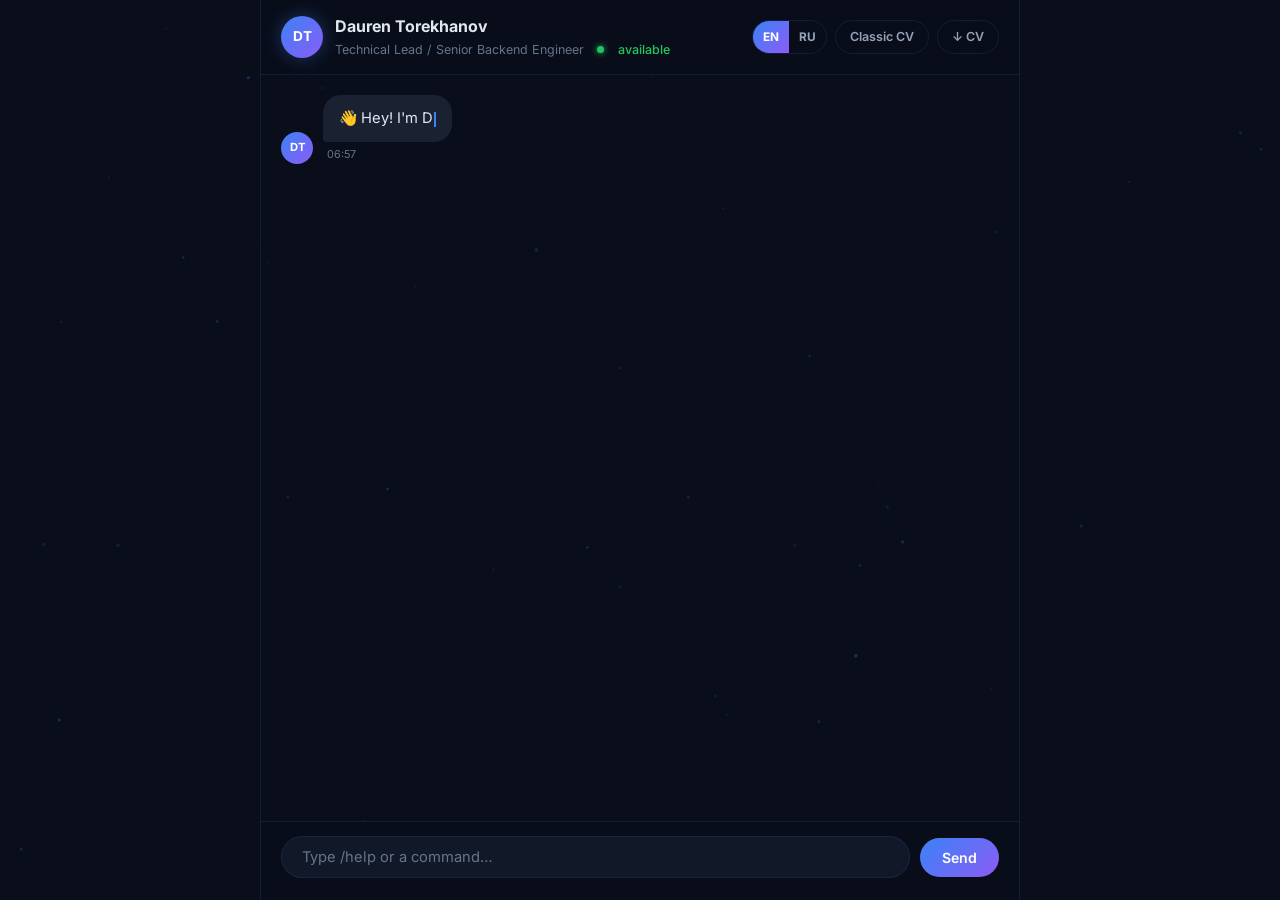
==== commit 664a6df1: "updated classic cv" ====
--- a/index.html
+++ b/index.html
@@ -138,10 +138,13 @@
 /* MOBILE */
 @media(max-width:600px){
   .panel{border:none}
-  .head{padding:12px 14px}
+  .head{padding:12px 14px;flex-wrap:wrap;gap:10px}
   .av{width:36px;height:36px;font-size:.78rem}
   .head-name{font-size:.9rem}
-  .head-btn.hide-sm{display:none}
+  .head-info{flex:1 1 calc(100% - 50px)}
+  .head-sub{font-size:.72rem}
+  .head-acts{width:100%;justify-content:flex-end;gap:6px}
+  .head-btn{padding:6px 10px;font-size:.72rem}
   .lang-btn{padding:6px 8px}
   .messages{padding:14px;gap:12px}
   .msg-bubble{font-size:.88rem;padding:10px 14px}
